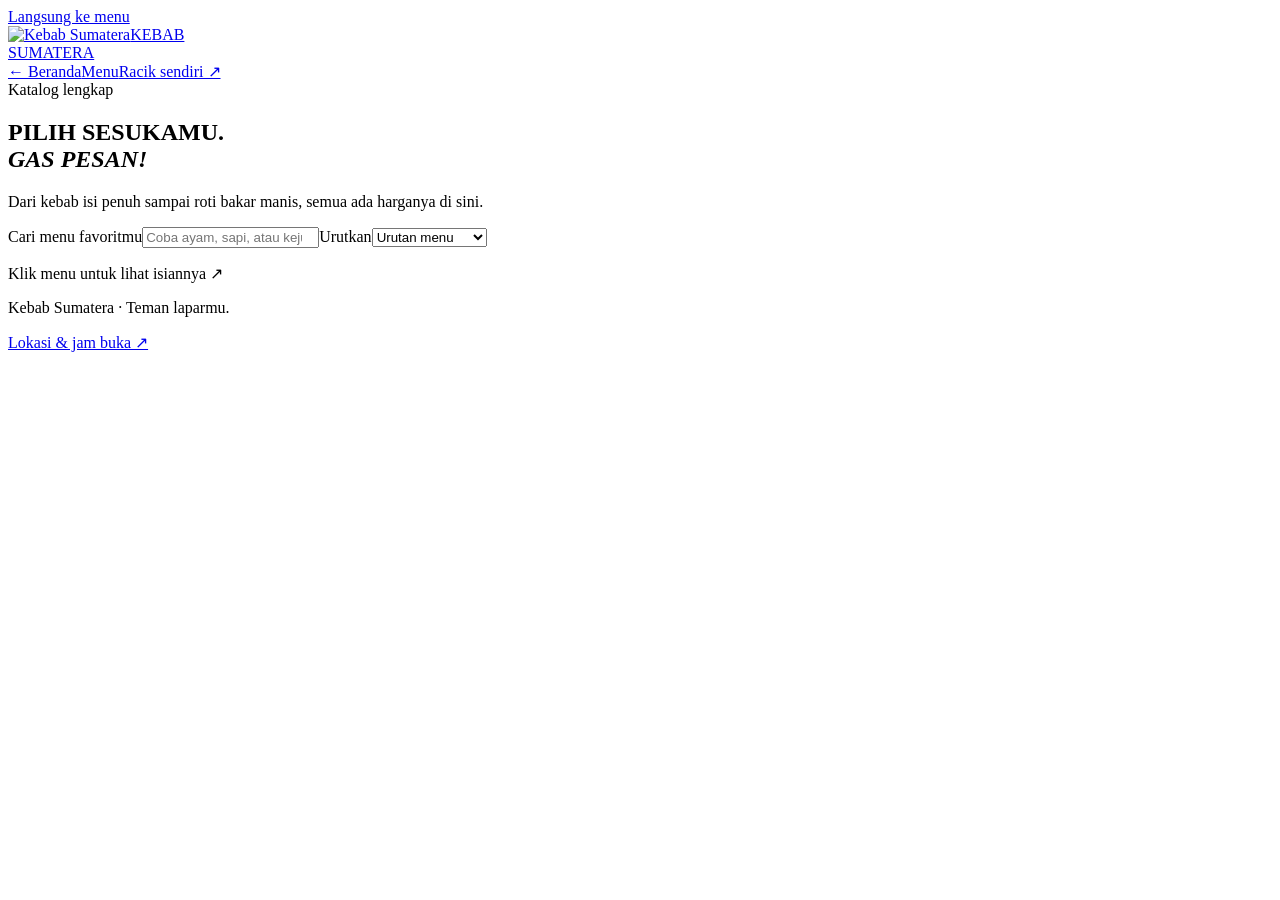
==== menu.html @ ffbb6344 "Add files via upload" ====
<!DOCTYPE html>
<html lang="id">
<head>
<meta charset="UTF-8">
<meta name="viewport" content="width=device-width, initial-scale=1, viewport-fit=cover">
<meta name="description" content="Lihat 22 pilihan kebab, burger, lumpia, dan roti bakar Kebab Sumatera. Cari menu favoritmu, lihat isiannya, dan pesan lewat WhatsApp.">
<title>Semua Menu — Kebab Sumatera</title>
<link rel="icon" href="image/icon/favicon.png">
<link rel="stylesheet" href="assets/css/fonts.css">
<link rel="stylesheet" href="assets/css/style.css">
<link rel="stylesheet" href="assets/css/menu.css">
</head>
<body class="menu-page">
<a class="menu-skip" href="#menu-lengkap">Langsung ke menu</a>
<header class="catalog-header">
 <nav class="wrap catalog-navigation" aria-label="Navigasi utama">
  <a class="catalog-brand" href="index.html" aria-label="Kebab Sumatera — beranda"><img src="image/icon/logo.webp" alt="Kebab Sumatera" width="70" height="70"><span>KEBAB<br>SUMATERA</span></a>
  <div class="catalog-nav-links"><a href="index.html">← Beranda</a><a href="menu.html" aria-current="page">Menu</a><a href="index.html#build-your-own">Racik sendiri ↗</a></div>
 </nav>
</header>
<main>
<section class="section section-alt" id="menu-lengkap">
  <div class="wrap">
    <div class="section-head">
      <span class="eyebrow">Katalog lengkap</span>
      <h1>PILIH SESUKAMU.<br><em>GAS PESAN!</em></h1>
      <p>Dari kebab isi penuh sampai roti bakar manis, semua ada harganya di sini.</p>
    </div>
    <div class="menu-tools"><label class="menu-search"><span>Cari menu favoritmu</span><input id="menuSearch" type="search" placeholder="Coba ayam, sapi, atau keju…" autocomplete="off"></label><label class="menu-sort"><span>Urutkan</span><select id="menuSort"><option value="default">Urutan menu</option><option value="low">Harga terendah</option><option value="high">Harga tertinggi</option></select></label></div>
    <div class="menu-tabs" id="menuTabs" role="group" aria-label="Kategori menu"></div>
    <div class="menu-results-line"><p id="menuResultCount" role="status" aria-live="polite"></p><span>Klik menu untuk lihat isiannya ↗</span></div>
    <div id="menuPanels"></div>
    <p class="menu-note" id="menuNote"></p>
  </div>

</section>
<noscript><p class="wrap">Aktifkan JavaScript untuk melihat katalog dan memesan menu. Kamu juga bisa <a href="https://wa.me/6282360422229">menghubungi kami via WhatsApp</a>.</p></noscript>
</main>
<footer class="catalog-footer"><div class="wrap"><p>Kebab Sumatera · Teman laparmu.</p><a href="index.html#lokasi">Lokasi &amp; jam buka ↗</a></div></footer>
<span class="cursor-ring" id="cursorRing" aria-hidden="true"></span>
<script src="assets/js/catalog-data.js"></script>
<script src="assets/js/menu.js"></script>
<script src="assets/js/cursor.js"></script>
</body>
</html>
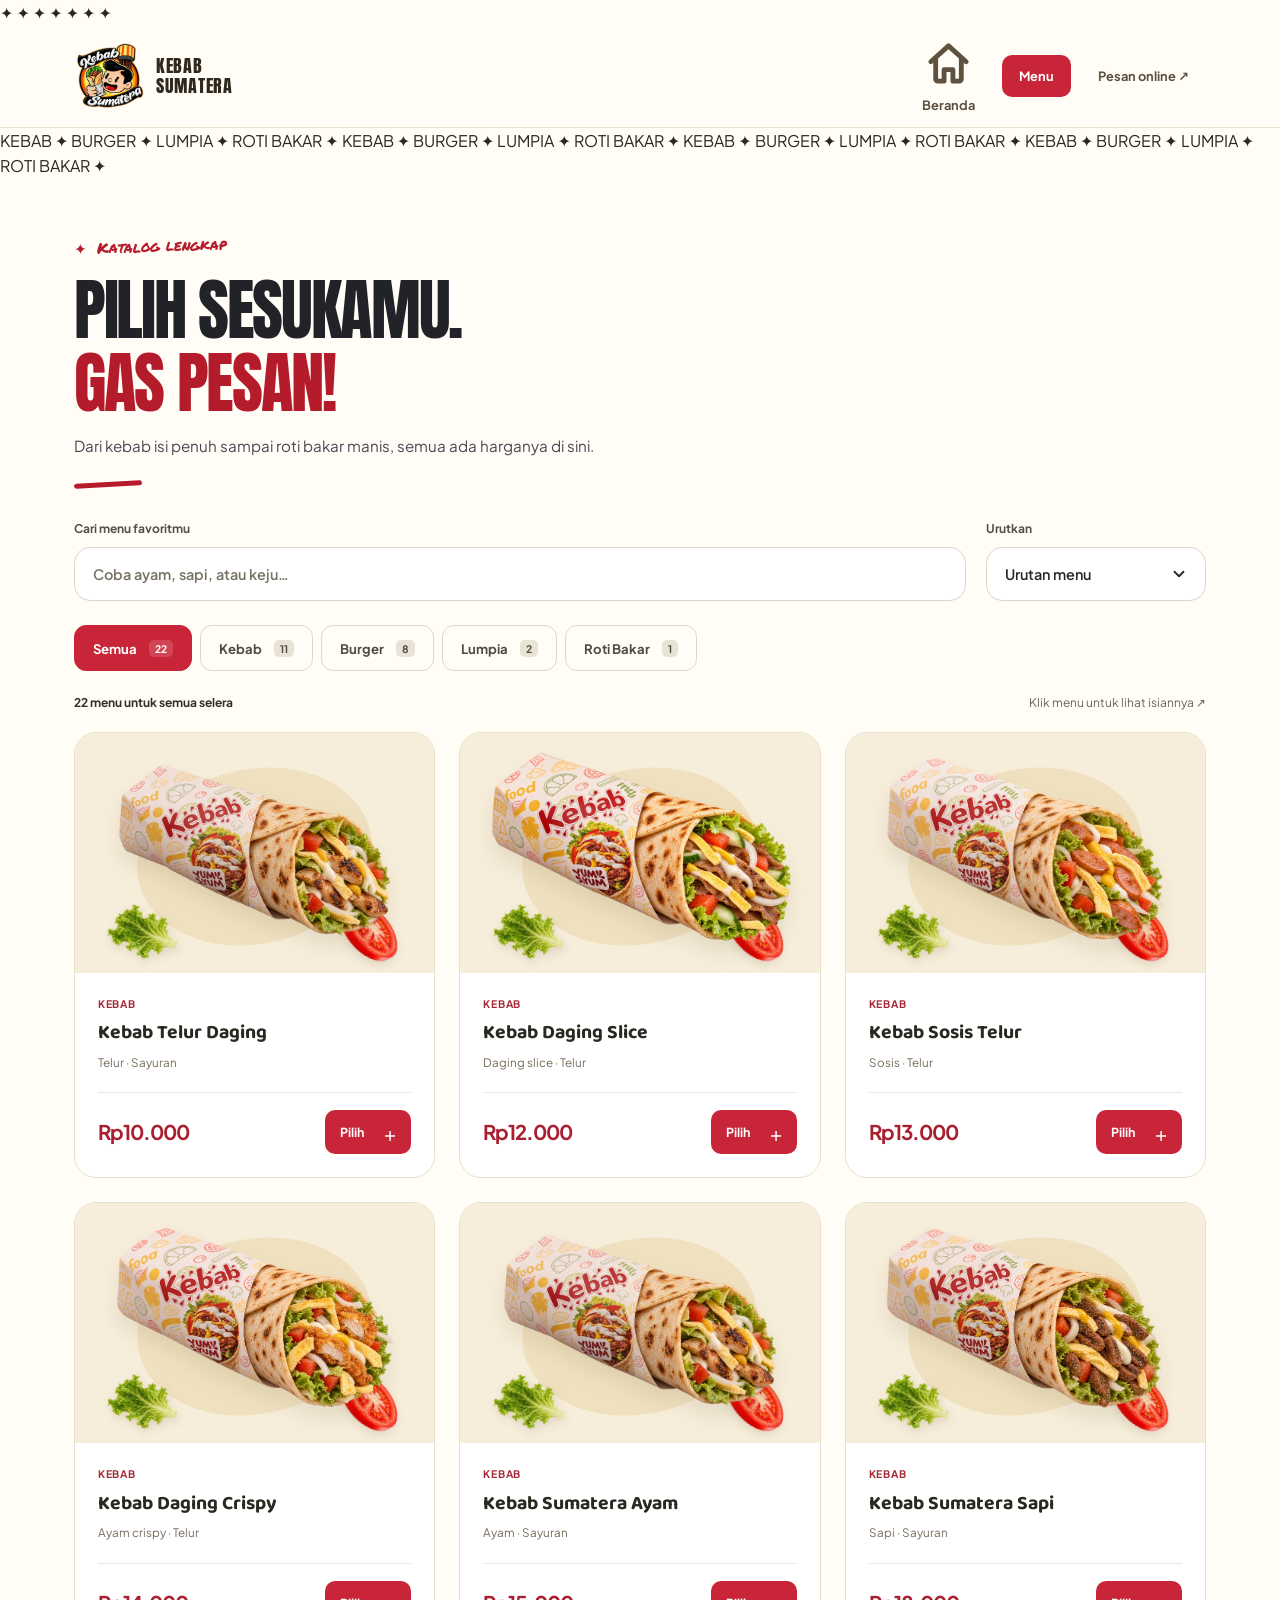
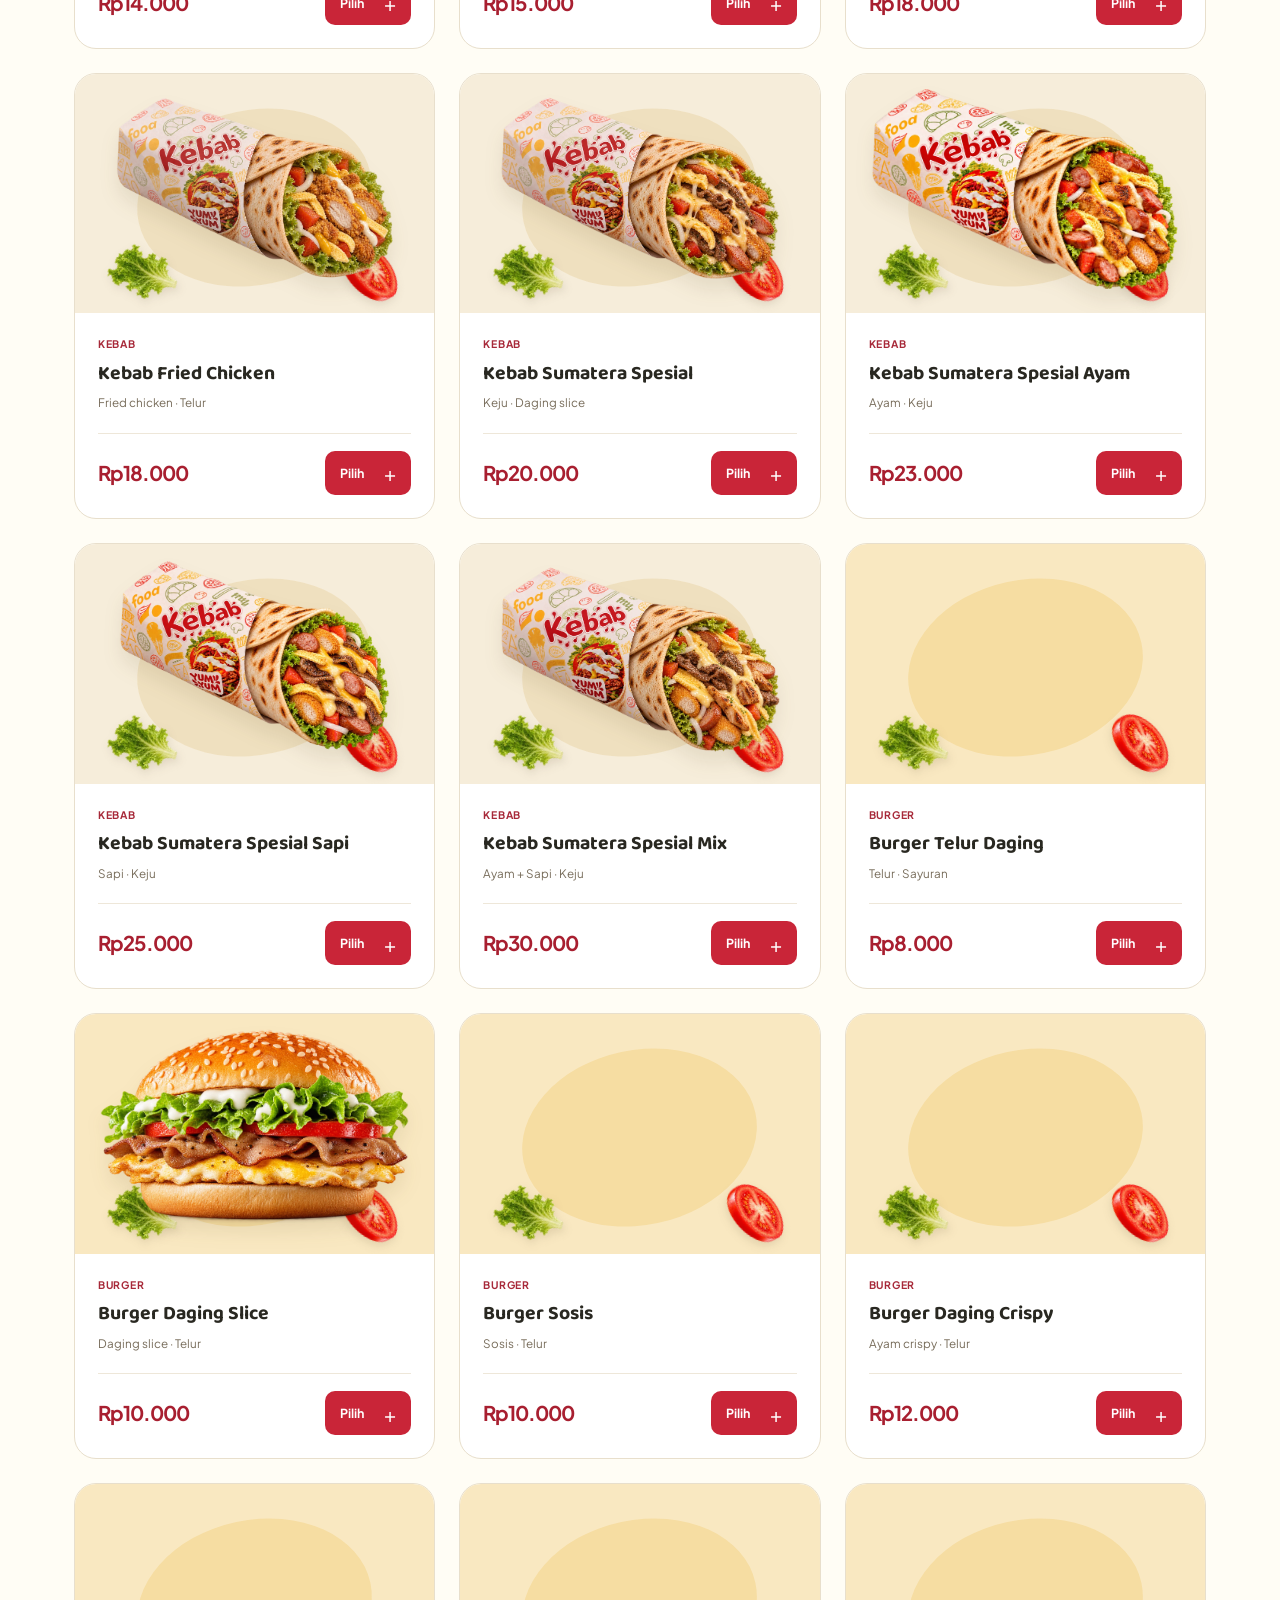
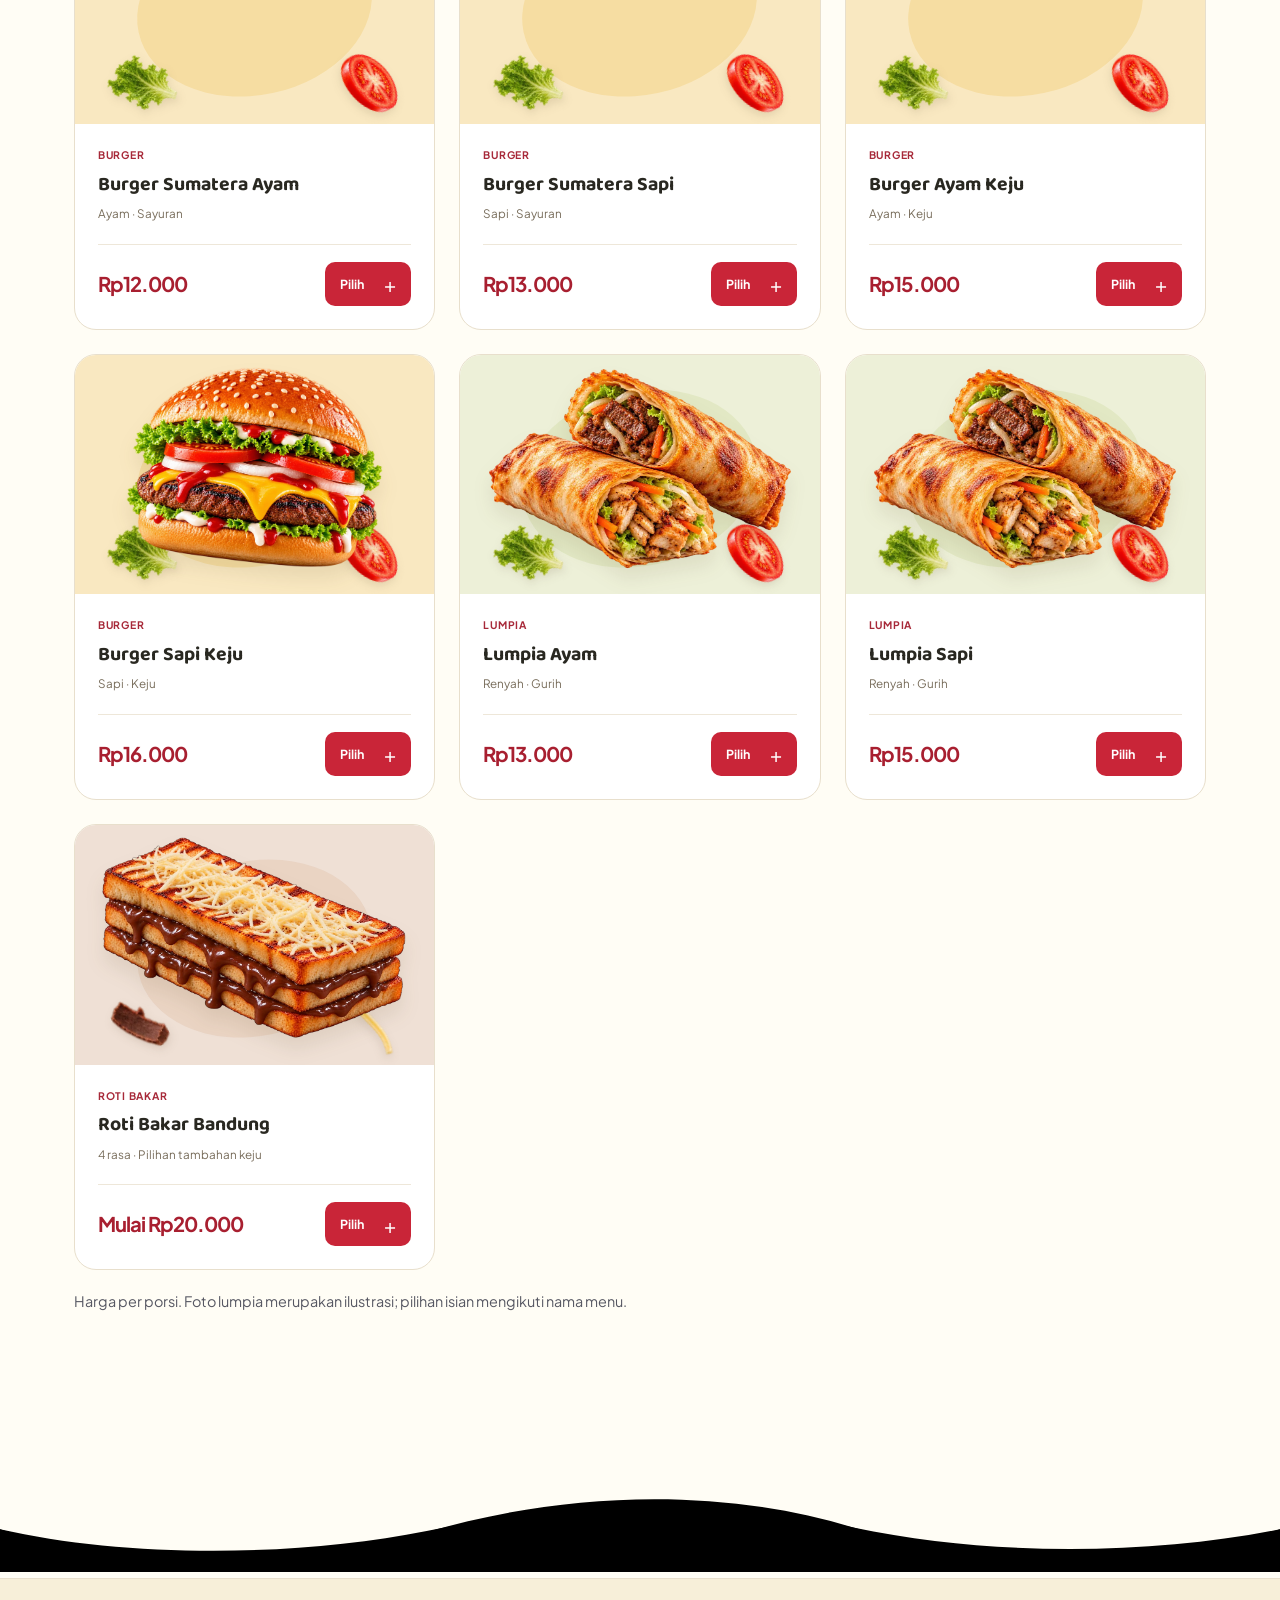
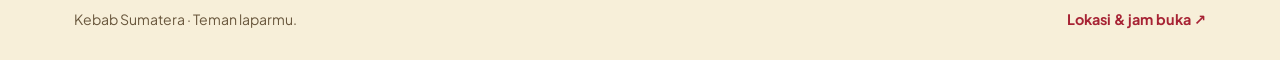
==== commit 35609afb: "Update menu.html" ====
--- a/menu.html
+++ b/menu.html
@@ -3,7 +3,7 @@
 <head>
 <meta charset="UTF-8">
 <meta name="viewport" content="width=device-width, initial-scale=1, viewport-fit=cover">
-<meta name="description" content="Lihat 22 pilihan kebab, burger, lumpia, dan roti bakar Kebab Sumatera. Cari menu favoritmu, lihat isiannya, dan pesan lewat WhatsApp.">
+<meta name="description" content="Lihat 22 pilihan kebab, burger, lumpia, dan roti bakar Kebab Sumatera. Cari menu favoritmu, lihat isiannya, dan pesan lewat GoFood atau GrabFood.">
 <title>Semua Menu — Kebab Sumatera</title>
 <link rel="icon" href="image/icon/favicon.png">
 <link rel="stylesheet" href="assets/css/fonts.css">
@@ -12,34 +12,58 @@
 </head>
 <body class="menu-page">
 <a class="menu-skip" href="#menu-lengkap">Langsung ke menu</a>
+
+<!-- Latar belakang bergerak -->
+<div class="menu-bg" aria-hidden="true">
+  <i class="mb mb1"></i><i class="mb mb2"></i><i class="mb mb3"></i><i class="mb mb4"></i>
+  <span class="ms" style="--x:6%;--y:14%;--s:22;--d:0s">✦</span>
+  <span class="ms" style="--x:91%;--y:10%;--s:30;--d:1.2s">✦</span>
+  <span class="ms" style="--x:14%;--y:46%;--s:14;--d:2.1s">✦</span>
+  <span class="ms" style="--x:84%;--y:40%;--s:18;--d:.6s">✦</span>
+  <span class="ms" style="--x:4%;--y:78%;--s:26;--d:1.8s">✦</span>
+  <span class="ms" style="--x:95%;--y:72%;--s:16;--d:2.6s">✦</span>
+  <span class="ms" style="--x:50%;--y:92%;--s:20;--d:.3s">✦</span>
+</div>
+
 <header class="catalog-header">
  <nav class="wrap catalog-navigation" aria-label="Navigasi utama">
-  <a class="catalog-brand" href="index.html" aria-label="Kebab Sumatera — beranda"><img src="image/icon/logo.webp" alt="Kebab Sumatera" width="70" height="70"><span>KEBAB<br>SUMATERA</span></a>
-  <div class="catalog-nav-links"><a href="index.html">← Beranda</a><a href="menu.html" aria-current="page">Menu</a><a href="index.html#build-your-own">Racik sendiri ↗</a></div>
+  <a class="catalog-brand" href="index.html?intro=0" aria-label="Kebab Sumatera — beranda"><img src="image/icon/logo.webp" alt="Kebab Sumatera" width="70" height="70"><span>KEBAB<br>SUMATERA</span></a>
+  <div class="catalog-nav-links"><a class="nav-home" href="index.html?intro=0"><span class="nav-home-ico" aria-hidden="true"><svg viewBox="0 0 24 24" fill="none" stroke="currentColor" stroke-width="2.2" stroke-linecap="round" stroke-linejoin="round"><path d="M4 11.2 12 4l8 7.2"/><path d="M6.2 9.6V19a1 1 0 0 0 1 1H10v-5.2h4V20h2.8a1 1 0 0 0 1-1V9.6"/></svg></span><span>Beranda</span></a><a href="menu.html" aria-current="page">Menu</a><a href="index.html?intro=0#cta-final">Pesan online ↗</a></div>
  </nav>
 </header>
+
+<div class="menu-ribbon" aria-hidden="true"><div class="menu-ribbon-track"><span>KEBAB ✦ BURGER ✦ LUMPIA ✦ ROTI BAKAR ✦ KEBAB ✦ BURGER ✦ LUMPIA ✦ ROTI BAKAR ✦ </span><span>KEBAB ✦ BURGER ✦ LUMPIA ✦ ROTI BAKAR ✦ KEBAB ✦ BURGER ✦ LUMPIA ✦ ROTI BAKAR ✦ </span></div></div>
+
 <main>
-<section class="section section-alt" id="menu-lengkap">
+<section class="section" id="menu-lengkap">
   <div class="wrap">
     <div class="section-head">
       <span class="eyebrow">Katalog lengkap</span>
-      <h1>PILIH SESUKAMU.<br><em>GAS PESAN!</em></h1>
+      <h1><span class="h1-line"><span>PILIH SESUKAMU.</span></span><br><span class="h1-line"><em><span>GAS PESAN!</span></em></span></h1>
       <p>Dari kebab isi penuh sampai roti bakar manis, semua ada harganya di sini.</p>
     </div>
-    <div class="menu-tools"><label class="menu-search"><span>Cari menu favoritmu</span><input id="menuSearch" type="search" placeholder="Coba ayam, sapi, atau keju…" autocomplete="off"></label><label class="menu-sort"><span>Urutkan</span><select id="menuSort"><option value="default">Urutan menu</option><option value="low">Harga terendah</option><option value="high">Harga tertinggi</option></select></label></div>
-    <div class="menu-tabs" id="menuTabs" role="group" aria-label="Kategori menu"></div>
+
+    <div class="menu-controls">
+      <div class="menu-tools"><label class="menu-search"><span>Cari menu favoritmu</span><input id="menuSearch" type="search" placeholder="Coba ayam, sapi, atau keju…" autocomplete="off"></label><label class="menu-sort"><span>Urutkan</span><select id="menuSort"><option value="default">Urutan menu</option><option value="low">Harga terendah</option><option value="high">Harga tertinggi</option></select></label></div>
+      <div class="menu-tabs" id="menuTabs" role="group" aria-label="Kategori menu"></div>
+    </div>
     <div class="menu-results-line"><p id="menuResultCount" role="status" aria-live="polite"></p><span>Klik menu untuk lihat isiannya ↗</span></div>
     <div id="menuPanels"></div>
     <p class="menu-note" id="menuNote"></p>
   </div>
+</section>
+<noscript><p class="wrap">Aktifkan JavaScript untuk melihat katalog menu. Kamu juga bisa memesan lewat <a href="https://gofood.link/a/A8ivZ2o">GoFood</a> atau langsung kunjungi <a href="https://www.instagram.com/kebabsumatera/">Instagram kami</a>.</p></noscript>
+</main>
 
-</section>
-<noscript><p class="wrap">Aktifkan JavaScript untuk melihat katalog dan memesan menu. Kamu juga bisa <a href="https://wa.me/6282360422229">menghubungi kami via WhatsApp</a>.</p></noscript>
-</main>
-<footer class="catalog-footer"><div class="wrap"><p>Kebab Sumatera · Teman laparmu.</p><a href="index.html#lokasi">Lokasi &amp; jam buka ↗</a></div></footer>
+<div class="menu-wave" aria-hidden="true"><svg viewBox="0 0 1440 100" preserveAspectRatio="none"><g class="wv-b"><path d="M0 100V52C140 84 330 84 480 54 S800 16 960 50 S1300 80 1440 52C1580 84 1770 84 1920 54 S2240 16 2400 50 S2740 80 2880 52V100Z"/></g><g class="wv-a"><path d="M0 100V52C140 98 330 98 480 55 S800 2 960 50 S1300 94 1440 52C1580 98 1770 98 1920 55 S2240 2 2400 50 S2740 94 2880 52V100Z"/></g></svg></div>
+<footer class="catalog-footer"><div class="wrap"><p>Kebab Sumatera · Teman laparmu.</p><a href="index.html?intro=0#lokasi">Lokasi &amp; jam buka ↗</a></div></footer>
 <span class="cursor-ring" id="cursorRing" aria-hidden="true"></span>
+<script src="assets/vendor/gsap.min.js"></script>
+<script src="assets/vendor/ScrollTrigger.min.js"></script>
+<script src="assets/vendor/lenis.min.js"></script>
 <script src="assets/js/catalog-data.js"></script>
 <script src="assets/js/menu.js"></script>
+<script src="assets/js/menu-motion.js"></script>
 <script src="assets/js/cursor.js"></script>
 </body>
 </html>
--- a/assets/css/fonts.css
+++ b/assets/css/fonts.css
@@ -0,0 +1,10 @@
+@font-face{font-family:'Anton';font-style:normal;font-weight:400;font-display:swap;src:url('../fonts/anton-latin-400-normal.woff2') format('woff2');}
+@font-face{font-family:'Baloo 2';font-style:normal;font-weight:500;font-display:swap;src:url('../fonts/baloo-2-latin-500-normal.woff2') format('woff2');}
+@font-face{font-family:'Baloo 2';font-style:normal;font-weight:600;font-display:swap;src:url('../fonts/baloo-2-latin-600-normal.woff2') format('woff2');}
+@font-face{font-family:'Baloo 2';font-style:normal;font-weight:700;font-display:swap;src:url('../fonts/baloo-2-latin-700-normal.woff2') format('woff2');}
+@font-face{font-family:'Baloo 2';font-style:normal;font-weight:800;font-display:swap;src:url('../fonts/baloo-2-latin-800-normal.woff2') format('woff2');}
+@font-face{font-family:'Plus Jakarta Sans';font-style:normal;font-weight:400;font-display:swap;src:url('../fonts/plus-jakarta-sans-latin-400-normal.woff2') format('woff2');}
+@font-face{font-family:'Plus Jakarta Sans';font-style:normal;font-weight:500;font-display:swap;src:url('../fonts/plus-jakarta-sans-latin-500-normal.woff2') format('woff2');}
+@font-face{font-family:'Plus Jakarta Sans';font-style:normal;font-weight:600;font-display:swap;src:url('../fonts/plus-jakarta-sans-latin-600-normal.woff2') format('woff2');}
+@font-face{font-family:'Plus Jakarta Sans';font-style:normal;font-weight:700;font-display:swap;src:url('../fonts/plus-jakarta-sans-latin-700-normal.woff2') format('woff2');}
+@font-face{font-family:'Permanent Marker';font-style:normal;font-weight:400;font-display:swap;src:url('../fonts/permanent-marker-latin-400-normal.woff2') format('woff2');}
--- a/assets/css/style.css
+++ b/assets/css/style.css
@@ -0,0 +1,1334 @@
+/* ============================= TOKENS ============================= */
+:root{
+  --bg:#1a130f;
+  --bg-soft:#241a14;
+  --bg-card:#2b1f18;
+  --bg-card2:#31241b;
+  --line:#4a3620;
+  --line-soft:#3a2b1c;
+  --cream:#f7eee0;
+  --cream-dim:#d8c8ae;
+  --cream-dimmer:#a7947d;
+  --chili:#e2391c;
+  --chili-dark:#a92710;
+  --chili-bright:#ff5a37;
+  --turmeric:#f3a93c;
+  --turmeric-dim:#c98a2e;
+  --herb:#93b23f;
+  --font-display:'Baloo 2', system-ui, sans-serif;
+  --font-hand:'Permanent Marker', cursive;
+  --font-body:'Plus Jakarta Sans', system-ui, -apple-system, sans-serif;
+  --shadow-deep: 0 20px 50px rgba(0,0,0,.45);
+  --safe-t: env(safe-area-inset-top, 0px);
+  --safe-b: env(safe-area-inset-bottom, 0px);
+  color-scheme: dark;
+}
+:root:not([data-theme="light"]){ --bg:#1a130f; }
+:root[data-theme="dark"]{ --bg:#1a130f; }
+@media (prefers-color-scheme: dark){ :root{ --bg:#1a130f; } }
+
+*,*::before,*::after{ box-sizing:border-box; }
+html{ scroll-behavior:smooth; scroll-padding-top: calc(72px + var(--safe-t)); }
+body{
+  margin:0; background:var(--bg); color:var(--cream);
+  font-family:var(--font-body); font-size:16px; line-height:1.6;
+  -webkit-font-smoothing:antialiased;
+  padding-top:var(--safe-t); padding-bottom:var(--safe-b);
+  overflow-x:hidden;
+}
+img{ max-width:100%; display:block; }
+a{ color:inherit; text-decoration:none; }
+button{ font-family:inherit; cursor:pointer; }
+:focus-visible{ outline:3px solid var(--turmeric); outline-offset:2px; }
+.wrap{ max-width:1180px; margin:0 auto; padding:0 24px; }
+h1,h2,h3{ font-family:var(--font-display); font-weight:700; margin:0; letter-spacing:.2px; }
+.eyebrow{ font-family:var(--font-hand); color:var(--turmeric); font-size:1.05rem; display:inline-block; transform:rotate(-2deg); margin:0 0 6px; }
+.section{ padding:88px 0; position:relative; }
+.section-head{ max-width:640px; margin-bottom:44px; }
+.section-head h2{ font-size:clamp(1.8rem,4vw,2.6rem); color:var(--cream); }
+.section-head p{ color:var(--cream-dim); font-size:1.05rem; margin-top:12px; }
+.section-alt{ background:var(--bg-soft); }
+.kbtn{ display:inline-flex; align-items:center; justify-content:center; gap:8px; padding:14px 26px; border-radius:100px; font-weight:700; font-size:.98rem; border:2px solid transparent; transition:transform .15s ease, background .2s ease, border-color .2s ease; white-space:nowrap; }
+.kbtn:active{ transform:scale(.96); }
+.kbtn-primary{ background:var(--chili); color:#fff8f2; box-shadow:0 10px 24px -8px rgba(226,57,28,.65); }
+.kbtn-primary:hover{ background:var(--chili-bright); }
+.kbtn-ghost{ border-color:var(--cream-dim); color:var(--cream); }
+.kbtn-ghost:hover{ border-color:var(--cream); background:rgba(247,238,224,.06); }
+.kbtn-dark{ background:var(--bg); color:var(--cream); border-color:var(--line); }
+.kbtn-block{ width:100%; }
+.pill{ display:inline-flex; align-items:center; gap:6px; padding:6px 14px; border-radius:100px; background:rgba(243,169,60,.14); color:var(--turmeric); font-weight:700; font-size:.8rem; }
+.torn-divider{ height:14px; background-image:repeating-linear-gradient(-45deg, var(--line) 0 8px, transparent 8px 16px); opacity:.5; }
+::selection{ background:var(--chili); color:#fff; }
+
+@media (prefers-reduced-motion: reduce){
+  html{ scroll-behavior:auto; }
+  *{ animation-duration:.001s !important; animation-iteration-count:1 !important; transition-duration:.001s !important; }
+}
+
+/* ============================= NAVBAR ============================= */
+.ks-nav{
+  position:fixed; top:0; left:0; right:0; z-index:500;
+  padding-top:var(--safe-t);
+  background:linear-gradient(to bottom, rgba(20,14,10,.92), rgba(20,14,10,0));
+  transition:background .3s ease, box-shadow .3s ease;
+}
+.ks-nav.scrolled{ background:rgba(20,14,10,.92); backdrop-filter:blur(10px); box-shadow:0 8px 24px rgba(0,0,0,.35); }
+.nav-inner{ max-width:1180px; margin:0 auto; padding:14px 24px; display:flex; align-items:center; justify-content:space-between; gap:20px; }
+.brand{ display:flex; align-items:center; gap:10px; font-family:var(--font-display); font-weight:800; font-size:1.25rem; color:var(--cream); flex-shrink:0; }
+.brand-badge{ width:40px; height:40px; border-radius:50%; background:conic-gradient(from 200deg, var(--chili), var(--turmeric), var(--chili)); display:flex; align-items:center; justify-content:center; font-size:1.25rem; box-shadow:0 4px 10px rgba(0,0,0,.4); flex-shrink:0; }
+.nav-links{ display:flex; align-items:center; gap:30px; list-style:none; margin:0; padding:0; }
+.nav-links a{ font-weight:600; font-size:.95rem; color:var(--cream-dim); transition:color .2s; position:relative; }
+.nav-links a:hover{ color:var(--cream); }
+.nav-cta{ display:flex; align-items:center; gap:14px; }
+.nav-burger{ display:none; width:44px; height:44px; border-radius:12px; border:1px solid var(--line); background:rgba(255,255,255,.03); align-items:center; justify-content:center; flex-direction:column; gap:5px; }
+.nav-burger span{ width:20px; height:2px; background:var(--cream); border-radius:2px; }
+.mobile-menu{ position:fixed; inset:0; z-index:600; background:var(--bg); display:none; flex-direction:column; padding:calc(20px + var(--safe-t)) 26px 26px; }
+.mobile-menu.open{ display:flex; }
+.mobile-menu-top{ display:flex; justify-content:space-between; align-items:center; margin-bottom:40px; }
+.mobile-menu-close{ width:44px; height:44px; border-radius:12px; border:1px solid var(--line); background:none; color:var(--cream); font-size:1.4rem; }
+.mobile-menu a{ font-family:var(--font-display); font-size:1.7rem; font-weight:700; padding:14px 0; border-bottom:1px solid var(--line-soft); color:var(--cream); }
+@media (max-width:920px){
+  .nav-links{ display:none; }
+  .nav-burger{ display:flex; }
+  .nav-cta .kbtn-ghost{ display:none; }
+}
+@media (max-width:600px){
+  .nav-cta .kbtn-primary{ display:none; }
+}
+
+/* ============================= HERO ============================= */
+.hero{ --hb:#e8460f; --ink:#c23a0a; --fg:#ffffff; position:relative; min-height:100svh; overflow:hidden; background:var(--hb); color:var(--fg); transition:background-color .9s ease; }
+.hero-giant-wrap{ position:absolute; inset:0; z-index:1; pointer-events:none; display:flex; align-items:center; justify-content:center; padding-bottom:17svh; }
+.giant{ position:absolute; font-family:'Anton',Impact,sans-serif; text-transform:uppercase; white-space:nowrap; line-height:1.05; overflow:hidden; padding:.03em .06em; color:var(--ink); transition:color .9s ease; font-size:min(calc(min(94vw,1500px) / var(--len) * 2.2), 58svh); }
+.giant .ch{ display:inline-block; transform:translateY(105%); }
+.giant:not(.active):not(.leaving) .ch{ transition:none; }
+.giant.leaving .ch{ transform:translateY(-105%); transition:transform .5s cubic-bezier(.6,0,.9,.4) calc(var(--i)*.03s); }
+body.ready .giant.active .ch{ transform:none; transition:transform .85s cubic-bezier(.2,.9,.25,1) calc(var(--i)*.05s + .15s); }
+.hero-stage{ position:absolute; inset:0; z-index:2; }
+.food-slot{ position:absolute; inset:8svh 0 25svh; opacity:0; transform:scale(.55) rotate(-14deg); transition:opacity .5s ease, transform .95s cubic-bezier(.2,1.15,.3,1); pointer-events:none; }
+body.ready .food-slot.active{ opacity:1; transform:none; }
+.food-slot.leaving{ opacity:0; transform:scale(.7) translateX(-12%) rotate(10deg); transition:opacity .4s ease, transform .6s ease; }
+.food-img{
+  --food-mx:0px;
+  --food-my:0px;
+  position:absolute;
+  left:50%;
+  top:50%;
+  transform:translate(
+    calc(-50% + var(--food-mx)),
+    calc(-50% + var(--food-my))
+  );
+  height:min(56svh,560px);
+  width:auto;
+  max-width:84vw;
+  object-fit:contain;
+  filter:drop-shadow(0 40px 36px rgba(0,0,0,.34));
+  user-select:none;
+  -webkit-user-drag:none;
+  transition:transform .28s cubic-bezier(.2,.7,.25,1);
+  will-change:transform;
+}
+.ing-wrap{ position:absolute; will-change:transform; transition:transform .25s ease-out; }
+.ing{ width:100%; display:block; animation:floaty 4.2s ease-in-out infinite; filter:drop-shadow(0 10px 14px rgba(0,0,0,.35)); user-select:none; -webkit-user-drag:none; }
+@keyframes floaty{ 0%,100%{ transform:translateY(0) rotate(var(--r,0deg)); } 50%{ transform:translateY(-16px) rotate(calc(var(--r,0deg) + 5deg)); } }
+/* --- Hero info: teks kiri, harga kanan (semua warna ikut --fg per slide) --- */
+.hero::after{ content:""; position:absolute; left:0; right:0; bottom:0; height:28svh; z-index:3; pointer-events:none; background:var(--hb); transition:background-color .9s ease; -webkit-mask-image:linear-gradient(to top, rgba(0,0,0,.85), transparent); mask-image:linear-gradient(to top, rgba(0,0,0,.85), transparent); }
+.hero-info{ position:absolute; left:0; right:0; bottom:0; z-index:5; padding:0 clamp(20px,4vw,56px) calc(36px + var(--safe-b)); display:flex; justify-content:space-between; align-items:flex-end; gap:24px; color:var(--fg); }
+.hero-texts{ position:relative; width:min(480px,100%); min-height:210px; }
+.hero-text{ position:absolute; left:0; right:0; bottom:0; opacity:0; transform:translateY(26px); pointer-events:none; transition:opacity .4s ease, transform .5s ease; }
+body.ready .hero-text.active{ opacity:1; transform:none; pointer-events:auto; transition:opacity .7s ease .45s, transform .8s cubic-bezier(.2,.9,.25,1) .45s; }
+.hero-text.leaving{ opacity:0; transform:translateY(-18px); }
+.hero-text .ht{ text-shadow:0 3px 0 rgba(0,0,0,.14), 0 6px 22px rgba(0,0,0,.22); font-family:var(--font-display); font-weight:800; font-size:clamp(2.1rem,3.8vw,3.2rem); line-height:.98; letter-spacing:-.015em; margin:0 0 10px; color:var(--fg); }
+.hero-text .desc{ text-shadow:0 1px 10px rgba(0,0,0,.25); margin:0 0 22px; max-width:32ch; font-family:var(--font-body); font-size:1rem; line-height:1.55; font-weight:500; color:var(--fg); opacity:.92; }
+.hero-cta{ display:flex; gap:10px; flex-wrap:wrap; }
+.hero .kbtn-primary{ background:#1a130f; color:#fff8f2; box-shadow:none; }
+.hero .kbtn-primary:hover{ background:#000; color:#fff; }
+.hero .kbtn-ghost{ border-color:var(--fg); color:var(--fg); }
+.hero .kbtn-ghost:hover{ background:rgba(255,255,255,.14); color:var(--fg); }
+
+/* Sisi kanan: label tulisan tangan + harga stiker + counter/dots segaris */
+.hero-side{ display:flex; flex-direction:column; align-items:flex-end; gap:16px; text-align:right; margin-right:72px; }
+.hero-price{ display:flex; flex-direction:column; align-items:flex-end; line-height:1; color:var(--fg); }
+.hero-price .from{ text-shadow:0 1px 8px rgba(0,0,0,.25); font-family:var(--font-hand); font-size:1.05rem; font-weight:400; letter-spacing:.02em; opacity:1; margin-bottom:6px; transform:rotate(-4deg); transform-origin:right bottom; color:var(--fg); }
+.hero-price .amount{ font-family:'Anton',Impact,sans-serif; font-size:clamp(2.8rem,5.4vw,4.4rem); letter-spacing:.01em; color:var(--fg); text-shadow:3px 3px 0 var(--ink); }
+.hero-meta{ display:flex; align-items:center; justify-content:space-between; gap:18px; min-width:230px; padding-top:12px; border-top:2px solid color-mix(in srgb, var(--fg) 35%, transparent); color:var(--fg); }
+.hero-counter{ text-shadow:0 1px 8px rgba(0,0,0,.22); font-family:'Anton',Impact,sans-serif; font-weight:400; font-size:1rem; letter-spacing:.08em; color:var(--fg); opacity:.75; }
+.hero-counter #heroCurrent{ font-size:1.55rem; opacity:1; color:var(--fg); }
+.hero-dots{ display:flex; gap:6px; align-items:center; }
+.hero-dot{ width:14px; height:5px; border-radius:5px; background:var(--fg); opacity:.32; border:none; padding:0; cursor:pointer; transition:width .3s ease, opacity .3s ease; }
+.hero-dot.active{ opacity:1; width:34px; }
+.hero-arrow{ width:46px; height:46px; border-radius:50%; border:1.5px solid currentColor; background:rgba(255,255,255,.08); color:inherit; font-size:1.4rem; display:flex; align-items:center; justify-content:center; padding:0 0 3px; transition:background .2s, transform .2s; }
+.hero-arrow:hover{ background:rgba(255,255,255,.22); }
+.hero .hero-arrow{ position:absolute; top:46%; z-index:6; }
+.hero-arrow.prev{ left:clamp(12px,3vw,40px); } .hero-arrow.next{ right:clamp(12px,3vw,40px); }
+.review-nav .hero-arrow{ color:var(--cream); }
+@media (max-width:820px){
+  .hero-info{ flex-direction:column; align-items:stretch; gap:14px; }
+  .hero-side{ flex-direction:row; align-items:flex-end; justify-content:space-between; text-align:left; margin-right:68px; gap:12px; }
+  .hero-price{ align-items:flex-start; } .hero-price .amount{ font-size:clamp(2.2rem,9vw,3rem); }
+  .hero-meta{ flex-direction:column; align-items:flex-end; min-width:0; gap:8px; border-top:none; padding-top:0; }
+  .hero-text .ht{ font-size:clamp(1.8rem,8vw,2.4rem); } .hero-text .desc{ margin-bottom:16px; max-width:none; }
+  .hero::after{ height:34svh; }
+  .hero-texts{ min-height:178px; width:100%; }
+  .food-slot{ inset:15svh 0 36svh; } .food-img{ height:min(36svh,320px); }
+  .ing-wrap{ scale:.7; }
+  .hero .hero-arrow{ top:36%; width:40px; height:40px; }
+}
+
+/* ============================= MENU FAVORIT ============================= */
+.favorit-grid{ display:grid; grid-template-columns:repeat(3,1fr); gap:22px; }
+.fav-card{ background:var(--bg-card); border:1px solid var(--line-soft); border-radius:22px; padding:22px; position:relative; overflow:hidden; transition:transform .25s ease, border-color .25s ease; }
+.fav-card:hover{ transform:translateY(-6px); border-color:var(--turmeric-dim); }
+.fav-card .fav-badge{ position:absolute; top:16px; left:16px; background:var(--chili); color:#fff; font-family:var(--font-hand); font-size:.85rem; padding:4px 12px; border-radius:8px; transform:rotate(-4deg); z-index:2; }
+.fav-img-wrap{ height:150px; display:flex; align-items:center; justify-content:center; margin-bottom:14px; }
+.fav-img-wrap img{ max-height:100%; filter:drop-shadow(0 14px 18px rgba(0,0,0,.4)); }
+.fav-card h3{ font-size:1.15rem; color:var(--cream); margin-bottom:6px; }
+.fav-row{ display:flex; align-items:center; justify-content:space-between; margin-top:12px; }
+.fav-price{ font-family:var(--font-display); color:var(--turmeric); font-size:1.15rem; }
+.fav-add{ width:38px; height:38px; border-radius:50%; background:var(--chili); color:#fff; border:none; font-size:1.3rem; display:flex; align-items:center; justify-content:center; transition:background .2s, transform .2s; }
+.fav-add:hover{ background:var(--chili-bright); transform:scale(1.08); }
+.section-cta-row{ text-align:center; margin-top:38px; }
+@media (max-width:860px){ .favorit-grid{ grid-template-columns:repeat(2,1fr); gap:14px; } }
+@media (max-width:560px){ .favorit-grid{ grid-template-columns:1fr 1fr; } .fav-card{ padding:16px; } .fav-img-wrap{ height:110px; } }
+
+/* ============================= MENU LENGKAP ============================= */
+.menu-tabs{ display:flex; gap:10px; flex-wrap:wrap; margin-bottom:34px; }
+.menu-tab-btn{ padding:11px 20px; border-radius:100px; border:1px solid var(--line); background:none; color:var(--cream-dim); font-weight:700; font-size:.92rem; transition:all .2s; }
+.menu-tab-btn.active{ background:var(--chili); border-color:var(--chili); color:#fff; }
+.menu-tab-btn:hover:not(.active){ border-color:var(--cream-dim); color:var(--cream); }
+.menu-panel{ display:none; }
+.menu-panel.active{ display:block; animation:fadeIn .35s ease; }
+@keyframes fadeIn{ from{opacity:0;} to{opacity:1;} }
+.menu-list{ display:grid; grid-template-columns:1fr 1fr; gap:0 40px; }
+.menu-row{ display:flex; align-items:center; justify-content:space-between; gap:14px; padding:15px 0; border-bottom:1px dashed var(--line-soft); }
+.menu-row .name{ font-weight:600; color:var(--cream); }
+.menu-row .name small{ display:block; color:var(--cream-dimmer); font-weight:400; font-size:.82rem; margin-top:2px; }
+.menu-row .price{ font-family:var(--font-display); color:var(--turmeric); white-space:nowrap; }
+.menu-note{ margin-top:20px; color:var(--cream-dimmer); font-size:.9rem; }
+.menu-note a{ color:var(--turmeric); font-weight:700; }
+@media (max-width:700px){ .menu-list{ grid-template-columns:1fr; } }
+
+/* ============================= BUILD YOUR OWN ============================= */
+.byo{ display:grid; grid-template-columns:1.15fr .85fr; gap:44px; align-items:start; }
+.byo-form fieldset{ border:none; margin:0 0 30px; padding:0; }
+.byo-form legend{ font-family:var(--font-display); font-size:1.05rem; color:var(--cream); margin-bottom:14px; padding:0; display:flex; align-items:center; gap:8px; }
+.byo-form legend .step{ width:26px; height:26px; border-radius:50%; background:var(--bg-card2); color:var(--turmeric); font-size:.8rem; display:flex; align-items:center; justify-content:center; flex-shrink:0; }
+.opt-grid{ display:flex; gap:10px; flex-wrap:wrap; }
+.opt-card{ position:relative; }
+.opt-card input{ position:absolute; opacity:0; inset:0; width:100%; height:100%; margin:0; cursor:pointer; }
+.opt-card label{ display:flex; align-items:center; gap:8px; padding:11px 18px; border-radius:14px; border:1.5px solid var(--line); background:var(--bg-card); color:var(--cream-dim); font-weight:600; font-size:.92rem; transition:all .18s; }
+.opt-card input:checked + label{ border-color:var(--chili); background:rgba(226,57,28,.14); color:var(--cream); }
+.opt-card input:focus-visible + label{ outline:3px solid var(--turmeric); outline-offset:2px; }
+.opt-card .extra{ color:var(--turmeric-dim); font-weight:700; font-size:.8rem; margin-left:2px; }
+.qty-row{ display:flex; align-items:center; gap:16px; }
+.qty-btn{ width:42px; height:42px; border-radius:12px; border:1.5px solid var(--line); background:var(--bg-card); color:var(--cream); font-size:1.2rem; }
+.qty-btn:hover{ border-color:var(--cream-dim); }
+.qty-value{ font-family:var(--font-display); font-size:1.3rem; min-width:28px; text-align:center; }
+
+.byo-preview{ position:sticky; top:100px; background:var(--bg-card); border:1px solid var(--line-soft); border-radius:26px; padding:28px; }
+.byo-preview-stage{ height:200px; display:flex; align-items:center; justify-content:center; position:relative; margin-bottom:18px; }
+.byo-preview-stage img{ max-height:100%; filter:drop-shadow(0 16px 22px rgba(0,0,0,.45)); transition:opacity .25s ease; }
+.byo-summary{ list-style:none; margin:0 0 18px; padding:0; display:flex; flex-direction:column; gap:8px; font-size:.9rem; color:var(--cream-dim); max-height:180px; overflow-y:auto; }
+.byo-summary li{ display:flex; justify-content:space-between; gap:10px; }
+.byo-summary li b{ color:var(--cream); font-weight:600; }
+.byo-total-row{ display:flex; align-items:center; justify-content:space-between; border-top:1px dashed var(--line-soft); padding-top:16px; margin-bottom:18px; }
+.byo-total-row .label{ color:var(--cream-dim); font-size:.9rem; }
+.byo-total-row .total{ font-family:var(--font-display); font-size:1.7rem; color:var(--turmeric); }
+@media (max-width:920px){ .byo{ grid-template-columns:1fr; } .byo-preview{ position:relative; top:0; } }
+
+/* ============================= TENTANG ============================= */
+.tentang-grid{ display:grid; grid-template-columns:1fr 1fr; gap:56px; align-items:center; }
+.tentang-art{ position:relative; height:420px; display:flex; align-items:center; justify-content:center; }
+.tentang-art img{ max-height:100%; filter:drop-shadow(0 26px 34px rgba(0,0,0,.5)); }
+.tentang-art::before{ content:""; position:absolute; inset:6%; border-radius:50%; background:radial-gradient(circle, rgba(226,57,28,.25), transparent 70%); z-index:0; }
+.tentang-art img{ position:relative; z-index:1; }
+.tentang-copy p{ color:var(--cream-dim); margin:0 0 16px; }
+.tentang-stats{ display:flex; gap:30px; margin-top:26px; flex-wrap:wrap; }
+.tentang-stats div strong{ display:block; font-family:var(--font-display); font-size:1.6rem; color:var(--turmeric); }
+.tentang-stats div span{ font-size:.82rem; color:var(--cream-dimmer); }
+@media (max-width:860px){ .tentang-grid{ grid-template-columns:1fr; gap:30px; } .tentang-art{ height:280px; order:-1; } }
+
+/* ============================= GALERI ============================= */
+.masonry{ column-count:3; column-gap:16px; }
+.masonry-item{ break-inside:avoid; margin-bottom:16px; border-radius:18px; overflow:hidden; position:relative; cursor:zoom-in; border:1px solid var(--line-soft); }
+.masonry-item img{ width:100%; display:block; transition:transform .5s ease; }
+.masonry-item:hover img{ transform:scale(1.08) rotate(-1deg); }
+.masonry-item .cap{ position:absolute; left:0; right:0; bottom:0; padding:14px; background:linear-gradient(to top, rgba(0,0,0,.75), transparent); font-weight:700; font-size:.88rem; opacity:0; transition:opacity .3s; }
+.masonry-item:hover .cap{ opacity:1; }
+.masonry-item.placeholder{ background:linear-gradient(135deg, var(--bg-card), var(--bg-card2)); display:flex; align-items:center; justify-content:center; flex-direction:column; gap:10px; min-height:180px; color:var(--cream-dimmer); text-align:center; padding:20px; }
+.masonry-item.placeholder .ico{ font-size:1.8rem; }
+.lightbox{ position:fixed; inset:0; z-index:900; background:rgba(10,7,5,.92); display:none; align-items:center; justify-content:center; padding:40px 20px; }
+.lightbox.open{ display:flex; }
+.lightbox > .cursor-ring{z-index:9999}
+.lightbox img{ max-width:min(900px,92vw); max-height:82vh; border-radius:14px; box-shadow:var(--shadow-deep); }
+.lightbox-close{ position:absolute; top:calc(20px + var(--safe-t)); right:20px; width:46px; height:46px; border-radius:50%; background:rgba(255,255,255,.08); border:1px solid var(--line); color:var(--cream); font-size:1.4rem; }
+@media (max-width:860px){ .masonry{ column-count:2; } }
+@media (max-width:520px){ .masonry{ column-count:1; } }
+
+/* ============================= KENAPA PILIH KAMI ============================= */
+.why-grid{ display:grid; grid-template-columns:repeat(4,1fr); gap:20px; }
+.why-card{ background:var(--bg-card); border:1px solid var(--line-soft); border-radius:20px; padding:26px 22px; }
+.why-card .ico{ font-size:1.8rem; margin-bottom:14px; display:block; }
+.why-card h3{ font-size:1.02rem; color:var(--cream); margin-bottom:8px; }
+.why-card p{ color:var(--cream-dim); font-size:.9rem; margin:0; }
+@media (max-width:920px){ .why-grid{ grid-template-columns:1fr 1fr; } }
+@media (max-width:520px){ .why-grid{ grid-template-columns:1fr; } }
+
+/* ============================= CARA PESAN ============================= */
+.steps-row{ display:grid; grid-template-columns:repeat(4,1fr); gap:0; position:relative; }
+.steps-row::before{ content:""; position:absolute; top:26px; left:8%; right:8%; height:2px; background-image:repeating-linear-gradient(to right, var(--line) 0 10px, transparent 10px 20px); z-index:0; }
+.step-item{ position:relative; z-index:1; text-align:center; padding:0 14px; }
+.step-num{ width:52px; height:52px; border-radius:50%; background:var(--chili); color:#fff; font-family:var(--font-display); font-size:1.15rem; display:flex; align-items:center; justify-content:center; margin:0 auto 16px; box-shadow:0 8px 18px -6px rgba(226,57,28,.6); }
+.step-item h3{ font-size:1rem; color:var(--cream); margin-bottom:8px; }
+.step-item p{ color:var(--cream-dim); font-size:.88rem; margin:0; }
+@media (max-width:860px){ .steps-row{ grid-template-columns:1fr 1fr; gap:30px 0; } .steps-row::before{ display:none; } }
+
+/* ============================= REVIEW ============================= */
+.review-stats{ display:flex; gap:36px; margin-bottom:30px; flex-wrap:wrap; }
+.review-stats div strong{ display:block; font-family:var(--font-display); font-size:1.9rem; color:var(--turmeric); }
+.review-stats div span{ font-size:.82rem; color:var(--cream-dimmer); }
+.review-track-wrap{ position:relative; }
+.review-track{ display:flex; gap:18px; overflow-x:auto; padding-bottom:10px; scroll-snap-type:x mandatory; -ms-overflow-style:none; scrollbar-width:none; }
+.review-track::-webkit-scrollbar{ display:none; }
+.review-card{ scroll-snap-align:start; flex:0 0 300px; background:var(--bg-card); border:1px solid var(--line-soft); border-radius:20px; padding:24px; }
+.review-stars{ color:var(--turmeric); letter-spacing:2px; margin-bottom:12px; }
+.review-card p.quote{ color:var(--cream); font-size:.98rem; margin:0 0 16px; min-height:66px; }
+.review-who{ display:flex; align-items:center; justify-content:space-between; font-size:.85rem; color:var(--cream-dim); }
+.review-who b{ color:var(--cream); }
+.review-nav{ display:flex; gap:10px; justify-content:flex-end; margin-bottom:18px; }
+
+/* ============================= LOKASI ============================= */
+.lokasi-grid{ display:grid; grid-template-columns:1fr 1fr; gap:40px; align-items:stretch; }
+.lokasi-info{ display:flex; flex-direction:column; gap:18px; }
+.info-row{ display:flex; gap:14px; align-items:flex-start; }
+.info-row .ico{ width:42px; height:42px; border-radius:12px; background:var(--bg-card); display:flex; align-items:center; justify-content:center; flex-shrink:0; font-size:1.1rem; }
+.info-row div b{ display:block; color:var(--cream); margin-bottom:2px; }
+.info-row div span{ color:var(--cream-dim); font-size:.92rem; }
+.map-art{ border-radius:24px; border:1px solid var(--line-soft); background:
+    linear-gradient(var(--bg-card2) 1px, transparent 1px) 0 0/34px 34px,
+    linear-gradient(90deg, var(--bg-card2) 1px, transparent 1px) 0 0/34px 34px,
+    var(--bg-card);
+  min-height:320px; display:flex; align-items:center; justify-content:center; flex-direction:column; gap:14px; position:relative; overflow:hidden; }
+.map-art .pin{ font-size:2.4rem; filter:drop-shadow(0 8px 10px rgba(0,0,0,.5)); }
+.map-art p{ color:var(--cream-dim); font-size:.9rem; max-width:220px; text-align:center; margin:0; }
+@media (max-width:860px){ .lokasi-grid{ grid-template-columns:1fr; } }
+
+/* ============================= CTA ============================= */
+.cta-section{ position:relative; text-align:center; padding:100px 0; overflow:hidden; background:linear-gradient(180deg, var(--bg-soft), var(--bg)); }
+.cta-section h2{ font-size:clamp(2rem,5vw,3.2rem); margin-bottom:20px; }
+.cta-section .kbtn-row{ display:flex; gap:16px; justify-content:center; flex-wrap:wrap; margin-top:28px; }
+.cta-deco{ position:absolute; opacity:.85; filter:drop-shadow(0 14px 18px rgba(0,0,0,.4)); }
+
+/* ============================= FOOTER ============================= */
+footer{ background:#120c09; padding:60px 0 calc(30px + var(--safe-b)); border-top:1px solid var(--line-soft); }
+.footer-grid{ display:grid; grid-template-columns:1.4fr 1fr 1fr; gap:40px; margin-bottom:40px; }
+.footer-brand p{ color:var(--cream-dimmer); font-size:.9rem; max-width:280px; margin-top:12px; }
+footer h4{ font-family:var(--font-display); font-size:1rem; color:var(--cream); margin-bottom:14px; }
+footer ul{ list-style:none; margin:0; padding:0; display:flex; flex-direction:column; gap:10px; }
+footer a{ color:var(--cream-dimmer); font-size:.9rem; transition:color .2s; }
+footer a:hover{ color:var(--turmeric); }
+.footer-bottom{ border-top:1px solid var(--line-soft); padding-top:22px; text-align:center; color:var(--cream-dimmer); font-size:.82rem; }
+@media (max-width:700px){ .footer-grid{ grid-template-columns:1fr 1fr; } .footer-brand{ grid-column:1/-1; } }
+
+/* ============================= WA FLOAT ============================= */
+.wa-float{ position:fixed; right:20px; bottom:calc(20px + var(--safe-b)); z-index:400; width:56px; height:56px; border-radius:50%; background:#25D366; display:flex; align-items:center; justify-content:center; font-size:1.6rem; box-shadow:0 10px 24px rgba(0,0,0,.4); }
+/* ============================= UPGRADE: Bootstrap-safe, Lenis, loader, nav ============================= */
+legend{ float:none; } a:hover{ color:inherit; }
+html.lenis,html.lenis body{ height:auto; } .lenis.lenis-smooth{ scroll-behavior:auto !important; } .lenis-stopped{ overflow:hidden; }
+body:not(.ready):not(.menu-page){ overflow:hidden; }
+.ks-nav{ background:none !important; box-shadow:none !important; backdrop-filter:none !important; }
+.ks-nav .nav-inner{ max-width:1120px; margin:12px auto 0; padding:8px 10px 8px 16px; background:rgba(22,15,11,.8); backdrop-filter:blur(12px); border:1px solid rgba(255,255,255,.08); border-radius:100px; box-shadow:0 12px 30px rgba(0,0,0,.28); width:calc(100% - 24px); }
+.brand-logo{ height:46px; width:auto; display:block; } footer .brand-logo{ height:110px; }
+.ks-offcanvas{ background:var(--bg); color:var(--cream); padding:0 8px; }
+.ks-offcanvas .offcanvas-body a{ font-family:var(--font-display); font-size:1.7rem; font-weight:700; padding:14px 0; border-bottom:1px solid var(--line-soft); color:var(--cream); }
+.loader{
+  position:fixed; inset:0; z-index:9999;
+  background:radial-gradient(130% 110% at 50% 28%, var(--chili-bright) 0%, var(--chili) 48%, var(--chili-dark) 100%);
+  display:flex; align-items:center; justify-content:center;
+  will-change:clip-path;
+  backface-visibility:hidden;
+  overflow:hidden;
+  clip-path:circle(150% at 50% 46%);
+  transition:clip-path 1.05s cubic-bezier(.76,0,.24,1);
+}
+.loader::after{ content:''; position:absolute; inset:0; z-index:2; pointer-events:none; background:radial-gradient(58% 58% at 50% 42%, transparent 45%, rgba(0,0,0,.32) 100%); }
+.loader.exit{ clip-path:circle(0% at 50% 46%); }
+.loader.exit .loader-fx,.loader.exit .loader-crumbs{ opacity:0; transition:opacity .3s ease; }
+.loader-inner{ position:relative; z-index:3; display:flex; flex-direction:column; align-items:center; transition:opacity .28s ease; }
+.loader.exit .loader-inner,.loader.exit .loader-text{ opacity:0; }
+.loader-logo-wrap{ display:flex; flex-direction:column; align-items:center; }
+.loader-logo{ width:min(36vw,168px); height:auto; animation:lbob 1s ease-in-out infinite; }
+@keyframes lbob{ 0%,100%{ transform:translateY(0) rotate(-4deg) scale(1); } 50%{ transform:translateY(-18px) rotate(4deg) scale(1.06); } }
+.loader-shadow{ width:96px; height:13px; border-radius:50%; background:rgba(0,0,0,.25); margin-top:12px; animation:lsh 1s ease-in-out infinite; }
+@keyframes lsh{ 0%,100%{ transform:scaleX(1); opacity:.9; } 50%{ transform:scaleX(.6); opacity:.5; } }
+.loader-title{ display:flex; flex-direction:column; align-items:center; margin-top:14px; line-height:.86; }
+.lt-line{
+  display:block; font-family:'Baloo 2','Anton',Impact,sans-serif; font-weight:800;
+  text-transform:uppercase; letter-spacing:.01em; white-space:nowrap;
+  -webkit-text-stroke:2.5px rgba(0,0,0,.2); paint-order:stroke fill;
+}
+.lt-line1{ font-size:clamp(3rem,13.5vw,5.8rem); color:var(--cream);
+  text-shadow:0 4px 0 rgba(0,0,0,.2), 0 8px 0 rgba(0,0,0,.16), 0 22px 38px rgba(0,0,0,.45); }
+.lt-line2{ font-size:clamp(3rem,13.5vw,5.8rem); color:var(--turmeric); margin-top:.05em;
+  text-shadow:0 4px 0 rgba(0,0,0,.2), 0 8px 0 rgba(0,0,0,.16), 0 22px 38px rgba(0,0,0,.45); }
+.lt-letter{ display:inline-block; transform-origin:50% 50%; will-change:transform,opacity; }
+.lt-float{ display:inline-block; transform-origin:50% 60%; will-change:transform; }
+.lt-line{ will-change:transform; }
+.loader-text{ position:absolute; bottom:9%; left:0; right:0; text-align:center; margin:0; font-family:'Anton',Impact,sans-serif; letter-spacing:.14em; font-size:1rem; color:#fff3e0; transition:opacity .35s; z-index:3; }
+.loader-bar{ position:absolute; left:0; right:0; bottom:0; height:6px; background:rgba(0,0,0,.18); z-index:3; } .loader-bar i{ display:block; height:100%; background:#ffd23a; transform:scaleX(0); transform-origin:left; }
+
+/* ---- Loader FX: komponen makanan melayang ---- */
+.loader-fx{ position:absolute; inset:0; z-index:1; pointer-events:none; }
+.loader-food-anchor{ position:absolute; width:0; height:0; display:flex; align-items:center; justify-content:center; }
+.loader-food-wrap{ flex:none; will-change:transform; }
+.loader-food{ display:block; width:100%; height:auto; filter:drop-shadow(0 12px 20px rgba(0,0,0,.45)); will-change:transform,opacity; }
+
+/* ---- Loader ambient: remah/crumb halus melayang naik (pengganti bubble bulat) ---- */
+.loader-crumbs{ position:absolute; inset:0; z-index:2; pointer-events:none; overflow:hidden; }
+.lc{ position:absolute; bottom:-6%; width:13px; height:13px; border-radius:50%; background:center/cover no-repeat; background-image:url('../../image/komponen/crumbC.webp'); opacity:0; animation:crumbRise 5.4s ease-in infinite; }
+.lc:nth-child(1){ left:10%; animation-delay:.15s; animation-duration:5.1s; }
+.lc:nth-child(2){ left:24%; animation-delay:1.7s; animation-duration:6.3s; width:9px; height:9px; }
+.lc:nth-child(3){ left:46%; animation-delay:.7s; animation-duration:4.7s; }
+.lc:nth-child(4){ left:64%; animation-delay:2.3s; animation-duration:5.9s; width:10px; height:10px; }
+.lc:nth-child(5){ left:80%; animation-delay:.4s; animation-duration:5.5s; }
+.lc:nth-child(6){ left:91%; animation-delay:1.95s; animation-duration:4.9s; width:8px; height:8px; }
+@keyframes crumbRise{
+  0%{ transform:translateY(0) rotate(0deg); opacity:0; }
+  12%{ opacity:.85; }
+  82%{ opacity:.55; }
+  100%{ transform:translateY(-98vh) rotate(200deg); opacity:0; }
+}
+.sw{ display:inline-block; overflow:hidden; vertical-align:top; padding-bottom:.14em; } .swi{ display:inline-block; will-change:transform; }
+@media (max-width:600px){ .brand-logo{ height:40px; } }
+
+/* ===== EXTRACTED INLINE STYLE ATTRIBUTES ===== */
+.extracted-inline-style-1 { margin-top: 20px !important; color: var(--chili-bright) !important; }
+.extracted-inline-style-2 { color: var(--cream-dimmer) !important; font-weight: 400 !important; font-size: .82rem !important; }
+.extracted-inline-style-3 { color: var(--cream-dimmer) !important; font-weight: 400 !important; font-size: .82rem !important; }
+.extracted-inline-style-4 { color: var(--cream-dimmer) !important; font-weight: 400 !important; font-size: .82rem !important; }
+.extracted-inline-style-5 { font-size: clamp(1.8rem,4vw,2.4rem) !important; margin-bottom: 16px !important; }
+.extracted-inline-style-6 { margin-top: 6px !important; align-self: flex-start !important; }
+.extracted-inline-style-7 { position: relative !important; z-index: 2 !important; }
+
+
+/* ============================================================
+   MODERN CENTERED NAVBAR
+   Logo kiri • Navigasi benar-benar di tengah • CTA kanan
+   ============================================================ */
+
+.ks-nav{
+  position:fixed;
+  inset:0 0 auto 0;
+  z-index:500;
+  padding-top:calc(12px + var(--safe-t));
+  pointer-events:none;
+  background:transparent !important;
+  box-shadow:none !important;
+  backdrop-filter:none !important;
+  -webkit-backdrop-filter:none !important;
+}
+
+/* Container utama hanya mengatur posisi, bukan membuat bar hitam */
+.ks-nav .nav-inner{
+  position:relative;
+  width:min(1280px, calc(100% - 40px));
+  max-width:none !important;
+  min-height:58px;
+  margin:0 auto !important;
+  padding:0 10px 0 8px !important;
+  display:flex !important;
+  align-items:center;
+  justify-content:space-between;
+  gap:20px;
+  background:transparent !important;
+  border:0 !important;
+  box-shadow:none !important;
+  backdrop-filter:none !important;
+  -webkit-backdrop-filter:none !important;
+  pointer-events:auto;
+}
+
+/* LOGO */
+.ks-nav .brand{
+  position:relative;
+  z-index:2;
+  display:flex;
+  align-items:center;
+  justify-content:flex-start;
+  margin:0;
+  padding:0;
+  min-width:150px;
+}
+
+.ks-nav .brand-logo{
+  width:auto;
+  height:54px;
+  max-width:145px;
+  object-fit:contain;
+  filter:drop-shadow(0 5px 12px rgba(0,0,0,.16));
+  transition:transform .3s cubic-bezier(.2,.8,.2,1), filter .3s ease;
+}
+
+.ks-nav .brand:hover .brand-logo{
+  transform:translateY(-1px) scale(1.035);
+  filter:drop-shadow(0 8px 15px rgba(0,0,0,.2));
+}
+
+/* NAVIGASI BENAR-BENAR DI TENGAH VIEWPORT */
+.ks-nav .nav-links{
+  position:absolute;
+  left:50%;
+  top:50%;
+  transform:translate(-50%,-50%) translateY(-10px);
+  display:flex !important;
+  align-items:center;
+  justify-content:center;
+  gap:2px;
+  width:max-content;
+  max-width:calc(100vw - 430px);
+  margin:0 !important;
+  padding:5px !important;
+  list-style:none;
+  background:rgba(255,255,255,.055) !important;
+  border:1px solid rgba(255,255,255,.16);
+  border-radius:999px;
+  box-shadow:0 10px 28px rgba(0,0,0,.08);
+  backdrop-filter:blur(12px) saturate(125%);
+  -webkit-backdrop-filter:blur(12px) saturate(125%);
+  opacity:0;
+  pointer-events:none;
+}
+
+body.ready .ks-nav .nav-links{
+  animation:navCenterIn .75s cubic-bezier(.2,.85,.2,1) .18s forwards;
+  pointer-events:auto;
+}
+
+@keyframes navCenterIn{
+  0%{
+    opacity:0;
+    transform:translate(-50%,-50%) translateY(-12px);
+  }
+  100%{
+    opacity:1;
+    transform:translate(-50%,-50%) translateY(0);
+  }
+}
+
+.ks-nav .nav-links li{
+  opacity:0;
+  transform:translateY(-7px);
+}
+
+body.ready .ks-nav .nav-links li{
+  animation:navLinkIn .5s cubic-bezier(.2,.85,.2,1) forwards;
+}
+
+body.ready .ks-nav .nav-links li:nth-child(1){ animation-delay:.28s; }
+body.ready .ks-nav .nav-links li:nth-child(2){ animation-delay:.33s; }
+body.ready .ks-nav .nav-links li:nth-child(3){ animation-delay:.38s; }
+body.ready .ks-nav .nav-links li:nth-child(4){ animation-delay:.43s; }
+body.ready .ks-nav .nav-links li:nth-child(5){ animation-delay:.48s; }
+
+@keyframes navLinkIn{
+  to{
+    opacity:1;
+    transform:translateY(0);
+  }
+}
+
+.ks-nav .nav-links a{
+  position:relative;
+  display:flex;
+  align-items:center;
+  justify-content:center;
+  min-height:40px;
+  padding:0 17px;
+  border-radius:999px;
+  color:rgba(255,255,255,.92) !important;
+  font-weight:700;
+  font-size:.92rem;
+  line-height:1;
+  letter-spacing:.005em;
+  transition:
+    color .2s ease,
+    background .2s ease,
+    transform .2s ease;
+}
+
+/* underline modern tipis */
+.ks-nav .nav-links a::after{
+  content:"";
+  position:absolute;
+  left:18px;
+  right:18px;
+  bottom:6px;
+  height:2px;
+  border-radius:999px;
+  background:#fff;
+  transform:scaleX(0);
+  transform-origin:center;
+  transition:transform .22s cubic-bezier(.2,.8,.2,1);
+}
+
+.ks-nav .nav-links a:hover{
+  color:#fff !important;
+  background:rgba(255,255,255,.12);
+  transform:translateY(-1px);
+}
+
+.ks-nav .nav-links a:hover::after{
+  transform:scaleX(1);
+}
+
+/* CTA kanan */
+.ks-nav .nav-cta{
+  position:relative;
+  z-index:2;
+  display:flex;
+  align-items:center;
+  justify-content:flex-end;
+  min-width:150px;
+  margin-left:auto;
+}
+
+.ks-nav .nav-cta .kbtn-primary{
+  min-height:46px;
+  padding:0 24px;
+  border-radius:999px;
+  font-size:.92rem;
+  border:1px solid rgba(255,255,255,.1);
+  box-shadow:0 10px 24px rgba(0,0,0,.12);
+  transition:
+    transform .22s ease,
+    box-shadow .22s ease,
+    filter .22s ease;
+}
+
+.ks-nav .nav-cta .kbtn-primary:hover{
+  transform:translateY(-2px);
+  filter:brightness(1.04);
+  box-shadow:0 14px 28px rgba(0,0,0,.16);
+}
+
+/* Navbar masuk dari atas */
+.ks-nav .nav-inner{
+  opacity:0;
+  transform:translateY(-28px);
+  transition:opacity .35s ease, transform .7s cubic-bezier(.2,.85,.2,1);
+}
+
+body.ready .ks-nav .nav-inner{
+  opacity:1;
+  transform:translateY(0);
+}
+
+/* Tetap transparan saat scroll */
+.ks-nav.scrolled,
+.ks-nav.scrolled .nav-inner{
+  background:transparent !important;
+  box-shadow:none !important;
+  backdrop-filter:none !important;
+  -webkit-backdrop-filter:none !important;
+}
+
+/* MOBILE */
+@media (max-width:1100px){
+  .ks-nav .nav-inner{
+    width:min(100% - 28px, 1000px);
+  }
+
+  .ks-nav .nav-links{
+    max-width:calc(100vw - 360px);
+  }
+
+  .ks-nav .nav-links a{
+    padding:0 13px;
+    font-size:.86rem;
+  }
+
+  .ks-nav .nav-cta .kbtn-primary{
+    padding:0 20px;
+  }
+}
+
+@media (max-width:920px){
+  .ks-nav{
+    padding-top:calc(8px + var(--safe-t));
+  }
+
+  .ks-nav .nav-inner{
+    width:calc(100% - 20px);
+    min-height:52px;
+    padding:0 6px !important;
+  }
+
+  .ks-nav .brand{
+    min-width:auto;
+  }
+
+  .ks-nav .brand-logo{
+    height:44px;
+    max-width:122px;
+  }
+
+  .ks-nav .nav-links{
+    display:none !important;
+  }
+
+  .ks-nav .nav-cta{
+    min-width:auto;
+  }
+
+  .ks-nav .nav-cta .kbtn-primary{
+    display:none !important;
+  }
+
+  .ks-nav .nav-burger{
+    display:flex !important;
+    width:44px;
+    height:44px;
+    padding:0;
+    border-radius:50%;
+    border:1px solid rgba(255,255,255,.18);
+    background:rgba(255,255,255,.08);
+    align-items:center;
+    justify-content:center;
+    flex-direction:column;
+    gap:5px;
+    backdrop-filter:blur(10px);
+    -webkit-backdrop-filter:blur(10px);
+  }
+
+  .ks-nav .nav-burger span{
+    width:19px;
+    height:2px;
+    background:#fff;
+    border-radius:10px;
+  }
+}
+
+@media (max-width:560px){
+  .ks-nav .nav-inner{
+    width:calc(100% - 14px);
+  }
+
+  .ks-nav .brand-logo{
+    height:40px;
+    max-width:108px;
+  }
+
+  .ks-nav .nav-burger{
+    width:42px;
+    height:42px;
+  }
+}
+
+@media (prefers-reduced-motion: reduce){
+  .ks-nav .nav-inner,
+  .ks-nav .nav-links,
+  .ks-nav .nav-links li{
+    animation:none !important;
+    transition:none !important;
+    opacity:1 !important;
+    transform:none !important;
+  }
+}
+
+
+/* ===== LOGO NAVBAR DIPERBESAR ===== */
+.ks-nav .brand-logo{
+  height:68px !important;
+  max-width:175px !important;
+}
+
+@media (max-width:920px){
+  .ks-nav .brand-logo{
+    height:54px !important;
+    max-width:145px !important;
+  }
+}
+
+@media (max-width:560px){
+  .ks-nav .brand-logo{
+    height:48px !important;
+    max-width:128px !important;
+  }
+}
+
+/* ============================================================
+   ANIMASI MASUK SETELAH INTRO (aktif lewat body.intro-play)
+   Logo → navbar → teks hero → komponen makanan → tombol/kontrol
+   Delay dasar ~.7s supaya sinkron dengan iris loader yang membuka.
+   Keyframe hanya dipakai saat class intro-play ada; keadaan akhir
+   = keadaan normal, jadi tidak ada lompatan saat class dilepas.
+   ============================================================ */
+:root{ --intro-d:.7s; --ease-pop:cubic-bezier(.2,1.25,.3,1); --ease-out:cubic-bezier(.2,.85,.2,1); }
+
+/* 1. LOGO — pop + goyang kecil */
+body.intro-play .ks-nav .brand{
+  animation:introLogo .95s var(--ease-pop) calc(var(--intro-d) + 0s) both;
+  transform-origin:left center;
+}
+@keyframes introLogo{
+  0%  { opacity:0; transform:scale(.2) rotate(-24deg) translateY(-14px); }
+  60% { opacity:1; transform:scale(1.12) rotate(6deg); }
+  100%{ opacity:1; transform:none; }
+}
+
+/* 2. NAVBAR — pill turun, lalu tiap menu muncul berurutan */
+body.ready.intro-play .ks-nav .nav-links{ animation-delay:calc(var(--intro-d) + .12s); }
+body.ready.intro-play .ks-nav .nav-links li:nth-child(1){ animation-delay:calc(var(--intro-d) + .30s); }
+body.ready.intro-play .ks-nav .nav-links li:nth-child(2){ animation-delay:calc(var(--intro-d) + .38s); }
+body.ready.intro-play .ks-nav .nav-links li:nth-child(3){ animation-delay:calc(var(--intro-d) + .46s); }
+body.ready.intro-play .ks-nav .nav-links li:nth-child(4){ animation-delay:calc(var(--intro-d) + .54s); }
+body.ready.intro-play .ks-nav .nav-links li:nth-child(5){ animation-delay:calc(var(--intro-d) + .62s); }
+
+/* tombol Pesan Sekarang / burger — masuk dari kanan */
+body.intro-play .ks-nav .nav-cta{
+  animation:introFromRight .8s var(--ease-pop) calc(var(--intro-d) + .3s) both;
+}
+@keyframes introFromRight{
+  0%  { opacity:0; transform:translateX(46px) scale(.85); }
+  100%{ opacity:1; transform:none; }
+}
+
+/* 3. TEKS HERO — judul, deskripsi, tombol naik berurutan */
+body.intro-play .hero-text.active .ht{ animation:introUp .8s var(--ease-out) calc(var(--intro-d) + .55s) both; }
+body.intro-play .hero-text.active .desc{ animation:introUp .8s var(--ease-out) calc(var(--intro-d) + .70s) both; }
+body.intro-play .hero-text.active .hero-cta .kbtn:nth-child(1){ animation:introUp .8s var(--ease-pop) calc(var(--intro-d) + .85s) both; }
+body.intro-play .hero-text.active .hero-cta .kbtn:nth-child(2){ animation:introUp .8s var(--ease-pop) calc(var(--intro-d) + .95s) both; }
+@keyframes introUp{
+  0%  { opacity:0; transform:translateY(34px); }
+  100%{ opacity:1; transform:none; }
+}
+
+/* 4. MAKANAN UTAMA — jatuh masuk dengan sedikit miring (pakai properti translate/rotate terpisah
+      agar tidak bentrok dengan transform parallax mouse) */
+body.intro-play .food-slot.active .food-img{
+  animation:introFood 1.1s var(--ease-pop) calc(var(--intro-d) + .1s) both;
+}
+@keyframes introFood{
+  0%  { opacity:0; translate:0 -140px; rotate:-12deg; }
+  100%{ opacity:1; translate:0 0; rotate:0deg; }
+}
+
+/* 5. KOMPONEN (tomat, selada, keju, dll) — meledak keluar dari makanan, berurutan */
+body.intro-play .food-slot.active .ing-wrap{
+  animation:introIng .9s var(--ease-pop) calc(var(--intro-d) + .5s + var(--n,0) * .09s) both;
+}
+@keyframes introIng{
+  0%  { opacity:0; scale:.1; translate:0 70px; }
+  100%{ opacity:1; scale:var(--ing-s,1); translate:0 0; }
+}
+@media (max-width:820px){ .ing-wrap{ --ing-s:.7; } }
+
+/* 6. HARGA + counter/dots */
+body.intro-play .hero-price{
+  animation:introPrice .9s var(--ease-pop) calc(var(--intro-d) + .9s) both;
+  transform-origin:right bottom;
+}
+@keyframes introPrice{
+  0%  { opacity:0; transform:translateY(30px) scale(.6); }
+  100%{ opacity:1; transform:none; }
+}
+body.intro-play .hero-meta{ animation:introUp .7s var(--ease-out) calc(var(--intro-d) + 1.1s) both; }
+
+/* 7. PANAH KIRI/KANAN — geser dari tepi */
+body.intro-play .hero .hero-arrow.prev{ animation:introArrowL .8s var(--ease-pop) calc(var(--intro-d) + 1s) both; }
+body.intro-play .hero .hero-arrow.next{ animation:introArrowR .8s var(--ease-pop) calc(var(--intro-d) + 1s) both; }
+@keyframes introArrowL{ 0%{ opacity:0; transform:translateX(-50px) scale(.5); } 100%{ opacity:1; transform:none; } }
+@keyframes introArrowR{ 0%{ opacity:0; transform:translateX(50px) scale(.5); }  100%{ opacity:1; transform:none; } }
+
+/* 8. TOMBOL WHATSAPP — muncul terakhir dengan pantulan */
+body.intro-play .wa-float{ animation:introPop .8s var(--ease-pop) calc(var(--intro-d) + 1.4s) both; }
+@keyframes introPop{
+  0%  { opacity:0; transform:scale(0) rotate(-90deg); }
+  100%{ opacity:1; transform:none; }
+}
+
+@media (prefers-reduced-motion: reduce){
+  body.intro-play *{ animation:none !important; }
+}
+/* ===== FOOD POP: tema section di bawah hero ===== */
+.section, .cta-section {
+ --bg:#fffdf5; --bg-soft:#fff6ce; --bg-card:#ffffff; --bg-card2:#fff0a6;
+ --cream:#222329; --cream-dim:#484953; --cream-dimmer:#565762;
+ --line:#d8cfa5; --line-soft:#e7ddb9; --turmeric:#b51c2b; --turmeric-dim:#aa202c;
+ --chili:#dc2437; --chili-bright:#bd172b; color:var(--cream); color-scheme:light;
+ background:#fffdf5;
+}
+.section > .wrap, .cta-section > .wrap{position:relative;z-index:1}
+.section{padding:100px 0;isolation:isolate;overflow:clip}
+.section-head h2{font-size:clamp(2.5rem,5.3vw,4.4rem);line-height:1.08;font-weight:800;letter-spacing:-.035em}
+.section-head .eyebrow{font-size:.95rem}
+#menu-favorit, #galeri, #cara-pesan{background:#ffda38;background-image:radial-gradient(#eaaf3255 1.5px,transparent 1.5px);background-size:22px 22px}
+#menu-favorit::before, #galeri::before{content:'✦';position:absolute;right:6%;top:35px;font-size:150px;line-height:1;color:#df2638;transform:rotate(12deg);opacity:.8;pointer-events:none}
+#menu-favorit .section-head, #galeri .section-head{padding-right:40px}
+#menu-lengkap, #review{background:#fffdf5}
+#build-your-own{background:#fff3bd}
+#tentang, #kenapa{background:#d92538;--cream:#fff;--cream-dim:#fff4e6;--cream-dimmer:#fff0db;--turmeric:#ffe04b;--line-soft:#ffffff38;--bg-card:#bd1b2d;color:#fff}
+#tentang{background-image:radial-gradient(ellipse at 0 100%,#ef4e39,transparent 65%)}
+#tentang{scroll-margin-top:86px;padding:76px 0 112px;overflow:hidden}
+#tentang .wrap{max-width:1180px}
+#tentang .tentang-grid{gap:42px;min-height:0}
+#tentang .tentang-art{height:360px}
+#tentang .tentang-copy{max-width:560px}
+#tentang .tentang-copy p{line-height:1.7}
+#tentang .tentang-stats{margin-top:20px;gap:24px}
+#kenapa{background-image:radial-gradient(#ffffff18 1px,transparent 1px);background-size:16px 16px}
+#lokasi{background:#fff6d6}
+.fav-card{border:2px solid #24252a;border-radius:26px;box-shadow:5px 6px 0 #24252a;padding:26px;transition:transform .4s cubic-bezier(.22,1,.36,1),box-shadow .4s}
+.fav-card:hover{border-color:#24252a;box-shadow:8px 12px 0 #d92538;transform:translateY(-7px)}
+.fav-img-wrap{height:175px;background:radial-gradient(ellipse,#ffe790 0,transparent 70%);border-radius:18px}
+.fav-img-wrap img{transition:transform .65s cubic-bezier(.22,1,.36,1);filter:drop-shadow(0 12px 12px #27272725)}
+.fav-card:hover .fav-img-wrap img{transform:scale(1.09) rotate(-4deg)}
+.section .kbtn{transition:transform .35s,box-shadow .35s,background .35s}
+.section .kbtn:hover{transform:translateY(-3px);box-shadow:0 8px 0 #24252a18}
+.section .kbtn-ghost{border-color:#25262b;background:transparent;color:#25262b}
+.menu-tabs{gap:12px}.menu-tab-btn{background:#fff;border:2px solid #e6dfc6}.menu-tab-btn.active{box-shadow:0 5px 0 #981626}
+.byo-preview{box-shadow:8px 9px 0 #ead056;border:2px solid #24252a}
+.opt-card input:checked + label{background:#ffe0dc}
+.why-card{border-radius:24px;border:1px solid #ffffff42;box-shadow:0 12px 24px #a20f2526}
+.tentang-art::before{background:#ffda38;border-radius:46% 54% 63% 37%;transform:rotate(-10deg)}
+.tentang-art img{filter:drop-shadow(0 22px 20px #74091940)}
+.masonry-item .cap{color:#fff}
+.review-card{background:#fff;border:2px solid #ebd65c;box-shadow:4px 5px 0 #ffdf47}
+.flavor-ribbon{overflow:hidden;background:#d92538;color:#fff5c7;border-block:3px solid #24252a;padding:17px 0}
+.flavor-track{display:flex;width:max-content;animation:flavor-scroll 26s linear infinite}
+.flavor-track span{flex-shrink:0;padding-right:30px;font-family:'Anton',sans-serif;font-size:clamp(1.4rem,3vw,2rem);letter-spacing:.06em;word-spacing:.3em}
+.flavor-ribbon:hover .flavor-track{animation-play-state:paused}
+@keyframes flavor-scroll{to{transform:translateX(-50%)}}
+.outlet-card{background:#ffda38;border:2px solid #24252a;box-shadow:7px 7px 0 #d92538;padding:34px 24px;text-align:center;gap:15px}
+.outlet-card h3{font-size:clamp(2.2rem,4vw,3.5rem);line-height:1.05}
+.outlet-label{font-family:var(--font-hand);color:#b51c2b;transform:rotate(-5deg)}
+.outlet-card .pin{filter:none}.outlet-card p{color:#333;max-width:none}
+.info-row a{text-decoration:underline;text-underline-offset:4px;overflow-wrap:anywhere}
+.outlet-status{display:inline-block;font-size:.76rem;font-weight:700;padding:8px 12px;border-radius:30px;background:#ffffffc9;color:#6b2732}
+.outlet-status.is-open{color:#13613a;background:#e0f8e5}
+.cta-section{padding:110px 0 95px;background:#df2638;color:#fff;--turmeric:#ffe044;isolation:isolate;border-top:0}
+.cta-section h2{font-family:'Anton',sans-serif;font-size:clamp(3.1rem,7vw,6.5rem);line-height:1.04;color:#ffe044;letter-spacing:-.025em;margin:20px 0 24px}
+.cta-desc{max-width:510px;margin:0 auto;color:#fff6ee;font-size:1.05rem}
+.platform-grid{display:grid;grid-template-columns:repeat(3,minmax(0,1fr));gap:20px;margin:40px auto 26px;max-width:1020px}
+.order-platform{display:flex;align-items:center;gap:16px;text-align:left;background:#fff;color:#24252a;border:2px solid #22232a;border-radius:22px;padding:25px 22px;box-shadow:5px 6px 0 #921128;transition:transform .4s,box-shadow .4s}
+.order-platform:hover{color:#24252a;transform:translateY(-7px);box-shadow:7px 12px 0 #921128}
+.order-platform small{display:block;font-size:.76rem;font-weight:600}.order-platform strong{display:block;font-size:1.8rem;font-weight:800;letter-spacing:-.06em}
+.platform-icon{width:46px;height:46px;flex-shrink:0;border-radius:14px;display:grid;place-items:center;font-size:1.9rem;background:#22232a;color:#fff}
+.platform-gofood .platform-icon{background:#df2638}.platform-grab .platform-icon{background:#007b40}.platform-gofood strong{color:#c21c2f}.platform-grab strong{color:#00713d}
+.platform-arrow{margin-left:auto;font-size:1.7rem}.cta-details{display:flex;justify-content:center;gap:12px 30px;flex-wrap:wrap;font-size:.85rem;color:#fff}
+.cta-details a{text-decoration:underline;text-underline-offset:5px}
+.cta-orbit{position:absolute;z-index:0;color:#ffda3840;line-height:1;animation:cta-drift 7s ease-in-out infinite;pointer-events:none}
+.orbit-one{font-size:220px;left:-45px;top:20px}.orbit-two{font-size:190px;right:-25px;bottom:15px;animation-delay:-3s}
+@keyframes cta-drift{50%{transform:translateY(-18px) rotate(14deg)}}
+footer{background:#a41429;color:#fff1dc;--cream:#fff;--cream-dimmer:#ffe4d5;--line-soft:#ffffff33;--turmeric:#ffe044;border:0;padding-top:34px}
+.footer-topline{display:flex;align-items:center;justify-content:space-between;gap:20px;padding-bottom:30px;margin-bottom:38px;border-bottom:1px solid #ffffff33;font-family:'Anton',sans-serif;font-size:clamp(1.6rem,3vw,2.8rem);color:#ffdf47}
+.footer-topline a{display:grid;place-items:center;border:1px solid #ffffff77;border-radius:50%;width:46px;height:46px;flex-shrink:0;font-size:1.5rem}
+.footer-grid{grid-template-columns:1.1fr .65fr 1fr 1.25fr;gap:30px}
+footer h4{font-size:1.12rem;color:#ffdf47}footer li,footer address,footer p{font-size:.88rem;line-height:1.8}footer address{font-style:normal}footer a{overflow-wrap:anywhere}footer .brand-logo{height:90px}
+.footer-socials{display:flex;gap:15px;flex-wrap:wrap}.footer-socials a{border-bottom:1px solid #ffffff66}.footer-directions{display:block;margin-top:14px;text-decoration:underline;text-underline-offset:5px}.footer-hours{margin-bottom:12px}.footer-bottom{text-align:left}
+.section :focus-visible,.cta-section :focus-visible{outline:3px solid #24252a;outline-offset:5px}
+@media(max-width:960px){.footer-grid{grid-template-columns:1fr 1fr}.platform-grid{gap:12px}.order-platform{padding:20px 14px;gap:10px}.platform-icon{width:36px;height:36px}.order-platform strong{font-size:1.5rem}}
+@media(max-width:700px){.section{padding:70px 0}.section-head{margin-bottom:30px}.section-head h2{font-size:2.7rem}.platform-grid{grid-template-columns:1fr;max-width:430px}.order-platform{padding:20px 24px}.platform-icon{width:46px;height:46px}.order-platform strong{font-size:1.8rem}.cta-section{padding:75px 0}.cta-orbit{opacity:.6}.footer-brand{grid-column:auto}.footer-grid{gap:32px 22px}.footer-grid>div{min-width:0}.fav-card{padding:18px}.fav-img-wrap{height:135px}#menu-favorit::before,#galeri::before{font-size:90px;right:12px;top:20px}.footer-bottom{padding-right:60px}}
+@media(max-width:420px){.footer-grid{grid-template-columns:1fr}.cta-section h2{font-size:2.85rem}.wrap{padding-inline:20px}}
+@media(prefers-reduced-motion:reduce){.flavor-track,.cta-orbit{animation:none!important}.flavor-track{width:100%}.flavor-track span{white-space:normal;font-size:1rem}.flavor-track span[aria-hidden]{display:none}}
+
+/* ===== VECTOR ICONS + EDITORIAL FOOD TYPOGRAPHY ===== */
+.icon-library{position:absolute;width:0;height:0;overflow:hidden;pointer-events:none}
+.ks-icon{display:inline-block;flex:none;width:24px;height:24px;vertical-align:middle}
+.platform-icon{width:58px;height:58px;border-radius:18px;box-shadow:inset 0 0 0 1px #ffffff30;transition:transform .5s cubic-bezier(.2,.8,.2,1),box-shadow .5s}
+.platform-icon .ks-icon{width:34px;height:34px}
+.platform-tiktok .platform-icon .ks-icon{filter:drop-shadow(-1.2px -1px 0 #25f4ee) drop-shadow(1.2px 1px 0 #fe2c55)}
+.order-platform:hover .platform-icon{transform:rotate(-9deg) scale(1.08);box-shadow:0 6px 14px #22222220}
+.platform-arrow{width:32px;height:32px;display:grid;place-items:center;border-radius:50%;background:#f4f3ed;transition:transform .35s,background .35s}.platform-arrow .ks-icon{width:18px;height:18px}
+.order-platform:hover .platform-arrow{transform:translate(2px,-2px);background:#ffe052}
+.footer-socials{gap:10px}.footer-socials a{display:inline-flex;align-items:center;gap:8px;padding:10px 13px;border:1px solid #ffffff55;border-radius:12px;background:#ffffff0a;transition:background .3s,transform .3s}.footer-socials a:hover{transform:translateY(-3px);background:#ffffff18;color:#ffe044}
+.footer-socials .ks-icon{width:20px;height:20px}.footer-socials a:first-child:hover .ks-icon{color:#ffb0c9}
+.wa-float .ks-icon{width:30px;height:30px;color:#fff}.wa-float{border:2px solid #ffffffa8;transition:scale .3s,box-shadow .3s}.wa-float:hover{scale:1.08;box-shadow:0 8px 28px #15944566}
+.info-row .ico .ks-icon{width:23px;height:23px;color:#ca2036}.outlet-card .pin .ks-icon{width:46px;height:46px;color:#c62235}
+.cta-details a{display:inline-flex;align-items:center;gap:7px}.cta-details .ks-icon{width:19px;height:19px}
+.why-card .ico{display:grid;place-items:center;width:62px;height:62px;border-radius:18px;background:#ffdf47;color:#98152b;transform:rotate(-5deg);transition:transform .45s}
+.why-card .ico .ks-icon{width:33px;height:33px}.why-card:hover .ico{transform:rotate(6deg) translateY(-4px)}
+.section-head{max-width:840px}.section-head h2,.tentang-copy h2{font-family:'Anton',Impact,sans-serif;font-weight:400;font-size:clamp(2.6rem,5.4vw,4.7rem);letter-spacing:-.025em;line-height:1.12}
+.section-head h2 em,.tentang-copy h2 em{font-style:normal;color:var(--turmeric)}
+.section-head p{max-width:570px;line-height:1.8;font-size:1rem}.section-head .eyebrow,.tentang-copy .eyebrow{margin-bottom:16px}
+.section-head .eyebrow::before,.tentang-copy .eyebrow::before{content:'✦';display:inline-block;margin-right:10px;font-family:var(--font-body)}
+.sw{display:inline-block;overflow:clip;vertical-align:bottom;padding:0 .025em .1em;margin-bottom:-.1em;line-height:1.2}.swi{display:inline-block;transform-origin:0 100%}
+.tentang-copy h2{font-size:clamp(2.5rem,4.2vw,3.8rem);margin-bottom:24px}.tentang-copy p{line-height:1.85}.tentang-stats{padding-top:22px;border-top:1px solid #ffffff40}
+.section-head:after{content:'';display:block;width:68px;height:5px;background:var(--turmeric);border-radius:8px;margin-top:22px;transform:rotate(-3deg)}
+.menu-row{padding:19px 12px;border-radius:10px;transition:background .3s,translate .3s}.menu-row:hover{background:#ffdf4726;translate:3px 0}
+.menu-tab-btn{transition:background .3s,color .3s,box-shadow .3s,translate .3s}.menu-tab-btn:hover{translate:0 -2px}
+.opt-card label{min-height:48px}.qty-btn{transition:background .2s,scale .2s}.qty-btn:active{scale:.9}
+.fav-card{height:100%}.fav-card h3{font-size:1.3rem}.fav-add{box-shadow:0 4px 0 #98172a}
+.order-platform{min-width:0;position:relative}.order-platform>span:nth-child(2){min-width:0}.order-platform strong{letter-spacing:-.05em;font-size:1.65rem}.platform-arrow{flex-shrink:0}
+/* Satu gaya navbar untuk hero maupun saat scroll: transparan, tanpa pergantian warna. */
+.ks-nav .nav-links,
+.ks-nav.scrolled .nav-links{
+  background:rgba(255,255,255,.055)!important;
+  border-color:rgba(255,255,255,.16)!important;
+  box-shadow:0 10px 28px rgba(0,0,0,.08)!important;
+  backdrop-filter:blur(12px) saturate(125%);
+  -webkit-backdrop-filter:blur(12px) saturate(125%);
+}
+.ks-nav .nav-links a.is-current{background:rgba(255,255,255,.12);color:#fff!important}
+.ks-nav.scrolled .nav-cta .kbtn-primary{background:rgba(255,255,255,.1);color:#fff;border-color:rgba(255,255,255,.18)}
+.ks-nav.scrolled .nav-burger{background:rgba(255,255,255,.08)!important;border-color:rgba(255,255,255,.18)}
+.masonry-item{border:2px solid #24252a;box-shadow:4px 5px 0 #24252a}.masonry-item:hover img{transform:scale(1.05)}
+.masonry-item img{transition:transform .8s cubic-bezier(.22,1,.36,1)}
+#menu-favorit::before,#galeri::before{opacity:.2}
+@media(max-width:1100px) and (min-width:701px){.platform-icon{width:42px;height:42px}.platform-icon .ks-icon{width:27px;height:27px}.platform-arrow{width:25px;height:25px}.order-platform{gap:9px;padding:23px 14px}.order-platform strong{font-size:1.4rem}.order-platform small{font-size:.68rem}}
+@media(max-width:700px){.section-head h2{font-size:clamp(2.25rem,9vw,3.4rem)}.section-head{padding-right:0!important}.section-head p{font-size:.94rem}.platform-icon{width:54px;height:54px}.order-platform strong{font-size:1.8rem}.tentang-grid{gap:30px}.tentang-art{height:300px}.footer-socials a{padding:10px}.footer-grid{grid-template-columns:1fr 1fr}.footer-brand{grid-column:1/-1}.footer-grid>div:last-child{grid-column:1/-1}}
+@media(max-width:380px){.footer-grid{grid-template-columns:1fr}.order-platform{padding:20px 16px}.order-platform strong{font-size:1.6rem}}
+@media(prefers-reduced-motion:reduce){.menu-row:hover,.menu-tab-btn:hover{translate:none}.wa-float:hover{scale:1}.order-platform:hover .platform-icon,.why-card:hover .ico{transform:none}}
+
+/* ===== PROMO / RACIK STUDIO — October update ===== */
+.section-wave{position:absolute;bottom:-1px;left:0;width:100%;height:58px;display:block;pointer-events:none;z-index:2}
+#promo,#menu-lengkap,#build-your-own,#tentang,#lokasi{padding-bottom:155px}
+[data-tilt]{perspective:1100px}
+.tilt-surface{--tilt-x:0deg;--tilt-y:0deg;transform:rotateX(var(--tilt-x)) rotateY(var(--tilt-y));transform-style:preserve-3d;transition:transform .35s cubic-bezier(.2,.8,.2,1);position:relative}
+.fav-img-wrap .tilt-surface{width:100%;height:100%;display:flex;align-items:center;justify-content:center}
+.fav-img-wrap .tilt-surface img{object-fit:contain;width:100%;height:100%;max-height:175px}
+.brand-image{overflow:hidden;box-shadow:none;padding:0}
+.brand-image img{width:100%;height:100%;object-fit:contain;display:block}
+.platform-grab .brand-image{background:#009c31;border-radius:12px}
+.platform-gofood .brand-image{background:#fff;border-radius:50%;overflow:visible}
+.brand-image-gofood img{clip-path:circle(42% at 49% 51.8%);height:auto}
+.promo-section{background:#c72232;background-image:linear-gradient(114deg,#d52d36 0%,#c72232 60%,#b9192c 100%);color:#fff9e9;--cream:#fff9e9;--cream-dim:#fff0de;--turmeric:#ffda38}
+.promo-layout{display:grid;grid-template-columns:.88fr 1.12fr;align-items:center;gap:60px}
+.promo-kicker{display:flex;flex-wrap:wrap;gap:8px 16px;align-items:center;font-size:.72rem;font-weight:800;letter-spacing:.08em;margin-bottom:24px}
+.promo-kicker>span{color:#ffda38;border:1px solid #ffd94b77;border-radius:4px;padding:4px 8px}
+.promo-copy h2{font:clamp(3.6rem,6.6vw,6.5rem)/1.02 'Anton',Impact,sans-serif;letter-spacing:-.025em;color:#fff9e9;overflow:visible}
+.promo-copy h2 em{color:#ffda38;font-style:normal;text-shadow:4px 5px 0 #8d1826}
+.promo-copy p{font-size:.95rem;max-width:400px;line-height:1.8;color:#ffe4da}.promo-copy .promo-subtitle{font-family:var(--font-hand);font-size:1.12rem;color:#ffdc46;margin:24px 0 10px;transform:rotate(-2deg)}
+.promo-pricing{display:flex;gap:25px;align-items:center;margin:28px 0}.promo-pricing small{display:block;font-size:.63rem;letter-spacing:.13em;font-weight:800}.promo-pricing strong{display:block;font-family:'Anton',sans-serif;font-size:3.4rem;line-height:1.2;letter-spacing:-.015em}.promo-pricing strong span{font-family:var(--font-body);font-size:1.1rem;margin-right:5px}.promo-discount{display:flex;flex-direction:column;gap:5px}.promo-discount del{color:#ffb3af;font-size:.9rem}.promo-discount b{padding:5px 8px;background:#ffda38;color:#861226;border-radius:5px;font-size:.72rem;transform:rotate(-4deg)}
+.promo-order{background:#ffda38;color:#411123;border:2px solid #ffda38;box-shadow:0 5px 0 #801326;border-radius:10px;padding:15px 25px;gap:28px}.promo-order:hover{background:#ffe66c;color:#411123}.promo-order span{font-size:1.3rem}.promo-copy .promo-fine{font-size:.7rem;max-width:340px;line-height:1.6;margin:18px 0 0;opacity:.8}
+.promo-art{position:relative;min-width:0;padding:14px 0 25px}.promo-poster{border:8px solid #fff5d7;border-bottom-width:28px;border-radius:5px;box-shadow:14px 18px 0 #7c142b55;transform:rotate(3deg);background:#ff5624;overflow:hidden}.promo-poster img{width:100%;height:auto;display:block}.promo-stamp{position:absolute;right:-18px;bottom:4px;width:116px;height:116px;display:flex;flex-direction:column;align-items:center;justify-content:center;border-radius:50%;background:#ffda38;color:#aa162a;font-size:.68rem;font-weight:800;transform:translateZ(40px) rotate(10deg);border:2px dashed #a41a2c;outline:6px solid #ffda38;line-height:1.6}.promo-stamp b{font-family:'Anton',sans-serif;font-size:1.1rem;font-weight:400}.promo-scribble{position:absolute;left:15px;bottom:-31px;font-family:var(--font-hand);font-size:1rem;transform:rotate(-7deg);color:#ffe27a}
+#build-your-own{background:#fff3bd;background-image:radial-gradient(#d7b84340 .8px,transparent .8px);background-size:16px 16px}
+.racik-heading{max-width:760px;margin-bottom:48px}.racik-heading p{max-width:530px}
+.racik-layout{grid-template-columns:minmax(0,.95fr) minmax(0,1.05fr);gap:36px;align-items:start}
+.racik-preview{padding:0;border:2px solid #282a2c;border-radius:24px;background:#fffdf5;overflow:hidden;box-shadow:8px 9px 0 #dfbf40;position:sticky;top:100px;min-width:0}
+.racik-preview-top{display:flex;justify-content:space-between;gap:10px;align-items:center;padding:18px 22px;border-bottom:1px solid #25262a25;font-size:.68rem;letter-spacing:.09em;font-weight:700}.racik-preview-top b{color:#bd2033}.racik-count{background:#c92335;color:#fff;padding:5px 11px;border-radius:5px;letter-spacing:0}
+.racik-stage-shell{padding:0 12px;background:#ffdf4e;overflow:hidden}
+.racik-preview .byo-preview-stage{height:280px;margin:0;display:flex;align-items:center;justify-content:center;position:relative;isolation:isolate}
+.racik-preview .byo-preview-stage>img{position:relative;width:76%;height:76%;max-height:none;object-fit:contain;z-index:2;filter:drop-shadow(0 18px 14px #6c311a30);transition:none}
+.racik-stage-type{position:absolute;top:25px;left:14px;font:3.8rem/.91 'Anton',Impact,sans-serif;letter-spacing:-.02em;color:#efb82085;z-index:0;pointer-events:none}
+.racik-orbit{position:absolute;width:220px;height:220px;border:1px dashed #ad792a66;border-radius:50%;transform:rotateX(60deg);bottom:-68px}
+.racik-ready-tag{position:absolute;right:10px;top:12px;color:#bf2031;font-family:var(--font-hand);font-size:.78rem;transform:rotate(9deg);z-index:4}
+.racik-ingredients{position:absolute;inset:20px 0 8px;z-index:3;display:flex;flex-flow:column wrap;justify-content:space-around;align-content:space-between;gap:5px;pointer-events:none}
+.racik-ingredient{width:65px;min-height:42px;display:flex;align-items:center;justify-content:center;flex-direction:column;transform:rotate(var(--ingredient-turn,0deg));background:#fffdf4e6;box-shadow:2px 3px 0 #9c75242a;border:1px solid #d1a13566;border-radius:10px;padding:4px;flex:0 0 auto}
+.racik-ingredient img{width:29px;height:24px;object-fit:contain;filter:drop-shadow(0 2px 2px #27272720)}.racik-ingredient .ks-icon{height:23px;width:23px;color:#c52335}.racik-ingredient small{font-size:.52rem;font-weight:800;text-align:center;line-height:1.2}
+.racik-feedback{margin:0;padding:12px 20px 3px;min-height:40px;text-align:center;font-size:.78rem;font-weight:800;color:#b31d2e}.racik-image-note{font-size:.6rem;text-align:center;margin:0 0 10px;color:#73716b}
+.racik-receipt{padding:18px 22px 22px;border-top:1px dashed #b3a576;position:relative;background:#fffdf5}.receipt-head{display:flex;justify-content:space-between;align-items:center;font-size:.65rem;letter-spacing:.08em;font-weight:800;margin-bottom:12px}.receipt-head>span:last-child{color:#c92234;font-size:1.1rem}
+.racik-preview .byo-summary{font-size:.73rem;gap:7px;max-height:148px;margin-bottom:12px}.racik-preview .byo-summary b{font-size:.72rem;white-space:nowrap}.racik-preview .byo-summary li{gap:10px}.racik-preview .byo-summary li span{max-width:75%}
+.racik-preview .byo-total-row{padding-top:12px;margin-bottom:14px;gap:12px}.racik-preview .byo-total-row .label{display:block;font-size:.75rem;font-weight:700}.racik-preview .byo-total-row small{display:block;font-size:.63rem;margin-top:2px;color:#6a685b}.racik-preview .byo-total-row .total{font-family:'Anton',sans-serif;font-size:1.9rem;white-space:nowrap;letter-spacing:-.02em;font-variant-numeric:tabular-nums}
+.racik-preview .kbtn{border-radius:10px;font-size:.8rem;padding:13px 12px;white-space:normal;box-shadow:0 4px 0 #8c1728}
+.racik-form{border:2px solid #292a2c;border-radius:24px;background:#fffdf5;overflow:hidden;box-shadow:6px 7px 0 #282a2c}
+.racik-form-top{display:flex;justify-content:space-between;align-items:center;gap:15px;padding:19px 24px;background:#222729;color:#fff3bd;font-size:.68rem;font-weight:800;letter-spacing:.08em}.racik-form-top button{color:#fff3bd;background:none;border:1px solid #fff3bd66;padding:5px 10px;border-radius:6px;font-size:.65rem;letter-spacing:0}
+.racik-form fieldset{margin:0;padding:23px 24px;border-bottom:1px dashed #d7c99b;min-width:0}.racik-form fieldset:last-child{border:0}.racik-form legend{margin-bottom:17px;font-size:1.12rem;font-weight:800;line-height:1.25;gap:12px;float:none}.racik-form legend .step{width:33px;height:33px;background:#ffdf4e;color:#ab1a2b;font-family:'Anton',sans-serif;font-size:.9rem;align-self:flex-start;border-radius:8px;transform:rotate(-5deg)}.racik-form legend small{display:block;font:400 .69rem/1.6 var(--font-body);color:#66645a;margin-top:4px}
+.racik-form .opt-grid{display:flex;gap:9px;flex-wrap:wrap}.racik-form .opt-card{flex:1 1 calc(33.33% - 9px);min-width:98px}.racik-form .opt-card input{z-index:2}.racik-form .opt-card label{position:relative;min-height:69px;display:flex;align-items:center;justify-content:flex-start;gap:7px;padding:9px;border:1.5px solid #dcd2ac;border-radius:12px;background:#fffdf5;line-height:1.25;color:#35362e;transition:border-color .25s,background .25s,box-shadow .25s}.racik-form .opt-card input:hover+label{border-color:#c32436;background:#fff8dd}.racik-form .opt-card input:checked+label{background:#ffefad;border-color:#bf2436;box-shadow:0 3px 0 #bf2436}.opt-copy{font-size:.71rem;font-weight:800}.racik-form .extra{display:block;margin:4px 0 0;font-size:.6rem;color:#ae2532}.opt-mark{position:absolute;top:-5px;right:-4px;display:grid;place-items:center;width:17px;height:17px;color:#fff;background:#bf2436;border-radius:50%;font-size:.65rem;opacity:0;transform:scale(.4);transition:opacity .25s,transform .35s}.opt-card input:checked+label .opt-mark{opacity:1;transform:scale(1)}
+.opt-visual{flex:none;width:31px;height:31px;display:grid;place-items:center;border-radius:50%;background:#faefd2}.opt-visual img{width:100%;height:100%;object-fit:contain}.opt-visual .ks-icon{width:20px;height:20px;color:#b92333}.visual-bbq{background:#f2cab1}.visual-telur{background:#ffe697}.visual-sosis{background:#f7bbb0}.visual-nugget{background:#efd29c}
+.racik-form .product-options .opt-card{flex:1 1 40%}.racik-form .product-options label{flex-direction:column;min-height:134px;gap:2px;padding:9px}.product-options .opt-visual{width:100%;height:84px;background:none;border-radius:0}.product-options .opt-copy{font:1.3rem 'Baloo 2',sans-serif}.product-options .opt-mark{width:22px;height:22px;font-size:.8rem;top:8px;right:8px}
+.racik-form .qty-row{padding-left:45px;gap:14px}.racik-form .qty-btn{background:#ffdf4e;border:1.5px solid #282a2c;box-shadow:0 3px 0 #282a2c;border-radius:10px;color:#282a2c;font-size:1.35rem;width:42px;height:42px}.racik-form .qty-btn:disabled{opacity:.35;cursor:not-allowed;box-shadow:none}.racik-form .qty-value{font:1.7rem 'Anton',sans-serif;width:34px;text-align:center;color:#b72233}.qty-note{font-family:var(--font-hand);font-size:.65rem;line-height:1.5;transform:rotate(-5deg);color:#9b2331}
+@media(min-width:921px) and (max-height:820px){.racik-preview{top:85px}.racik-preview .byo-preview-stage{height:220px}.racik-preview .byo-summary{max-height:104px}.racik-preview-top{padding-block:12px}.racik-stage-type{font-size:3rem}.racik-receipt{padding-top:10px}.racik-ingredient{min-height:33px;width:60px}.racik-ingredient img{height:18px}.racik-ingredients{gap:3px;inset:8px 0}.racik-feedback{font-size:.72rem}}
+@media(max-width:1050px){.promo-layout{gap:36px}.promo-stamp{width:95px;height:95px;right:0}.racik-layout{gap:24px}.racik-form fieldset{padding:20px 18px}.racik-form .opt-card{min-width:91px}.racik-preview .byo-total-row .total{font-size:1.65rem}.racik-preview-top{padding-inline:16px}}
+@media(max-width:920px){.racik-layout{grid-template-columns:1fr}.racik-preview{position:relative;top:0;width:100%;max-width:640px;margin:auto}.racik-form{max-width:640px;width:100%;margin:auto}.racik-preview .byo-preview-stage{height:295px}.racik-form .opt-card{min-width:105px}.racik-form .opt-card label{min-height:75px}.promo-layout{grid-template-columns:1fr 1fr;gap:30px}.promo-copy h2{font-size:clamp(3.4rem,7.5vw,5rem)}.promo-copy .promo-subtitle{font-size:.9rem}.promo-copy p{font-size:.8rem}.promo-pricing{gap:12px}.promo-pricing strong{font-size:2.7rem}}
+@media(max-width:650px){.section-wave{height:46px}#promo,#menu-lengkap,#build-your-own,#tentang,#lokasi{padding-bottom:105px}.promo-layout{grid-template-columns:1fr;gap:34px}.promo-copy h2{font-size:clamp(4.2rem,16vw,6rem)}.promo-kicker{margin-bottom:20px}.promo-copy p{font-size:.9rem}.promo-copy .promo-subtitle{font-size:1rem}.promo-pricing strong{font-size:3.2rem}.promo-art{max-width:490px;width:94%;margin:auto}.promo-stamp{right:-6px;bottom:5px}.promo-scribble{font-size:.85rem}.racik-preview .byo-preview-stage{height:260px}.racik-heading{margin-bottom:30px}.racik-form legend{font-size:1.06rem}.racik-form fieldset{padding:22px 16px}.racik-form .opt-card{min-width:90px}.racik-form .opt-card label{gap:5px;padding:8px}.opt-copy{font-size:.65rem}.opt-visual{width:27px;height:27px}.racik-form .qty-row{padding-left:0}.racik-form-top{padding-inline:17px}.racik-receipt{padding:17px}.racik-layout{gap:25px}.racik-preview{box-shadow:5px 6px 0 #dfbf40}.racik-form{box-shadow:4px 5px 0 #282a2c}.brand-image{width:58px;height:58px}.racik-ingredient{width:60px}.promo-poster{border-width:5px;border-bottom-width:20px}}
+@media(prefers-reduced-motion:reduce){.tilt-surface{transform:none!important;transition:none!important}}
+
+.racik-mobile-bar{display:none}
+@media(max-width:920px){
+ .racik-mobile-bar{position:fixed;left:14px;right:14px;bottom:calc(12px + env(safe-area-inset-bottom,0px));z-index:450;background:#242729;color:#fff6d3;border:1px solid #fff3bd88;border-radius:16px;padding:9px 13px;display:flex;align-items:center;gap:12px;box-shadow:0 6px 30px #1a201d44;opacity:0;visibility:hidden;transform:translateY(110%);transition:transform .4s,opacity .3s,visibility .3s;pointer-events:none}
+ .racik-mobile-active .racik-mobile-bar{opacity:1;visibility:visible;transform:none;pointer-events:auto}
+ .racik-mobile-bar img{width:46px;height:43px;object-fit:contain}.racik-mobile-bar small{display:block;font-size:.58rem;color:#eedba1}.racik-mobile-bar strong{font-family:'Anton',sans-serif;font-weight:400;font-size:1.1rem;line-height:1.3}.racik-mobile-bar a{margin-left:auto;background:#ffdb47;color:#5e1825;padding:10px 12px;border-radius:9px;font-size:.65rem;font-weight:800}.racik-mobile-active .wa-float{visibility:hidden}
+}
+/* Fixed image boxes prevent intrinsic image dimensions from covering option labels. */
+.racik-form .opt-visual img{width:100%;height:29px;max-height:29px;object-fit:contain;min-height:0}
+.racik-form .product-options .opt-visual img{width:100%;height:84px;max-height:84px;object-fit:contain}
+.racik-preview .byo-summary{font-size:.8rem}.racik-preview .byo-summary b{font-size:.77rem}
+@media(max-width:920px){.racik-section-active .wa-float{visibility:hidden}}
+
+/* Choices and the live recipe stay beside each other on desktop. */
+.racik-layout{grid-template-columns:minmax(0,1.08fr) minmax(0,.92fr);gap:clamp(24px,3vw,36px);align-items:start}
+.racik-form{grid-column:1;grid-row:1;width:100%;max-width:none}
+.racik-preview{grid-column:2;grid-row:1;position:sticky;top:100px;align-self:start;width:100%;max-width:none;margin:0}
+.racik-preview .byo-summary{max-height:none;overflow:visible}
+.racik-flying-visual{position:fixed;z-index:1200;pointer-events:none;display:flex;align-items:center;justify-content:center;filter:drop-shadow(0 10px 12px #38200e33);will-change:transform,opacity}
+.racik-flying-visual img,.racik-flying-visual svg{width:100%;height:100%;object-fit:contain}
+@media(min-width:921px) and (max-height:820px){.racik-preview{top:85px}}
+@media(max-width:920px){
+ .racik-layout{grid-template-columns:1fr}
+ .racik-form{grid-column:1;grid-row:2;max-width:640px;margin:auto}
+ .racik-preview{grid-column:1;grid-row:1;position:relative;top:auto;max-width:640px;margin:auto}
+}
+.brand-image-grab img{object-fit:cover;object-position:center top;clip-path:inset(0 0 25% 0)}
+.menu-note:empty{display:none}
+
+/* Keep legends inside each padded step instead of straddling its top edge. */
+.racik-form fieldset{display:flow-root;padding-top:26px;padding-bottom:26px}
+.racik-form legend{float:left;width:100%;padding-top:4px}
+.racik-form .opt-grid,.racik-form .qty-row{clear:both}
+.racik-form .opt-grid{padding:6px 3px}
+.racik-form .opt-visual{flex-shrink:0;font-size:24px}
+.racik-form .spice-card label{padding-right:58px;min-height:78px}
+.spice-toggle{position:absolute;right:10px;top:50%;translate:0 -50%;z-index:3;width:40px;height:40px;border:1.5px solid #bf2436;border-radius:12px;background:#bf2436;color:#fff;font-size:25px;line-height:1;box-shadow:0 3px 0 #841827;transition:background .2s}
+.spice-toggle:hover{background:#9e192b}
+.spice-toggle:focus-visible,.spice-choices button:focus-visible{outline:3px solid #bf2436;outline-offset:4px}
+.spice-levels{clear:both;margin-top:18px;padding:20px;border:1.5px solid #e7b785;border-radius:16px;background:#fff3dc}
+.spice-levels[hidden]{display:none}
+.spice-heading{display:flex;flex-wrap:wrap;align-items:center;justify-content:space-between;gap:8px;margin-bottom:16px;color:#982233}
+.spice-heading strong{font-size:.9rem}.spice-heading span{font-size:.72rem;color:#74604c}
+.spice-choices{display:grid;grid-template-columns:repeat(5,minmax(0,1fr));gap:10px}
+.spice-choices button{min-width:0;min-height:78px;display:flex;flex-direction:column;align-items:center;justify-content:center;gap:8px;padding:10px 5px;border:1.5px solid #e5c99d;border-radius:12px;background:#fffdf5;color:#9e2131;box-shadow:0 3px 0 #e5c99d;transition:background .2s,border-color .2s}
+.spice-choices button span{font-size:12px;overflow-wrap:anywhere;line-height:1.5}
+.spice-choices button b{font-size:1.15rem}
+.spice-choices button:hover{background:#ffe6ae;border-color:#bf2436}
+.spice-choices button[aria-pressed="true"]{background:#bf2436;border-color:#bf2436;color:#fff;box-shadow:0 4px 0 #841827}
+@media(max-width:650px){.spice-levels{padding:14px 10px}.spice-choices{gap:6px}.spice-choices button span{font-size:10px}.racik-form .spice-card{flex-basis:100%}}
+
+/* Lenis owns smooth scrolling; native smoothing otherwise fights its reset. */
+html.lenis,html.lenis body{height:auto}
+html.lenis{scroll-behavior:auto}
+
+/* Branded cursor badge follows the pointer; native text cursors stay in fields. */
+.cursor-ring{position:fixed;top:0;left:0;z-index:1000;width:40px;height:40px;border-radius:50%;pointer-events:none;opacity:0;will-change:left,top;translate:-50% -50%;transition:opacity .16s;filter:drop-shadow(0 0 1px #fff)}
+.cursor-ring::before{content:"";position:absolute;inset:0;border:2px solid #d92538;border-top-color:#f3a93c;border-radius:50%;background:#fff8e933;box-shadow:0 2px 9px #32170e24;transition:border-color .16s,background .16s}
+.cursor-ring::after{content:"✦";position:absolute;left:50%;top:50%;color:#d92538;font:700 12px/1 'Baloo 2',sans-serif;text-shadow:0 1px 0 #fff8e9;transform:translate(-50%,-52%);transition:color .16s,scale .16s}
+body.has-cursor-ring,body.has-cursor-ring *:not(input):not(textarea):not(select):not([contenteditable="true"]){cursor:none!important;caret-color:transparent!important}
+body.has-cursor-ring :where(input,textarea,select,[contenteditable="true"]){cursor:text!important}
+body.has-cursor-ring .cursor-ring{opacity:1}
+.cursor-ring.is-hovering::before{border-color:#f3a93c;background:#fff8e9d9}
+.cursor-ring.is-hovering::after{color:#d92538;scale:1.2}
+.cursor-ring.is-pressed{scale:.86}
+@media(hover:none),(pointer:coarse){.cursor-ring{display:none}}
+
+/* A single entrance clock starts once the intro curtain has closed. */
+.loader{transition-duration:.5s}
+.food-slot:not(.active) .ing,.motion-offscreen .ing,.motion-offscreen .cta-orbit,.motion-offscreen .flavor-track,.motion-background .ing,.motion-background .cta-orbit,.motion-background .flavor-track{animation-play-state:paused}
+:root{--intro-d:0s;--ease-pop:cubic-bezier(.22,1,.36,1)}
+body:not(.ready) .hero-stage{visibility:hidden}
+body.intro-play .food-slot.active{transition:none;transform:none;opacity:1}
+body.intro-play .food-slot.active .food-img{animation:introFood .85s var(--ease-out) 0s both}
+@keyframes introFood{from{opacity:0;translate:0 32px;rotate:-4deg}to{opacity:1;translate:0 0;rotate:0deg}}
+body.intro-play .food-slot.active .ing-wrap{animation-delay:calc(.12s + var(--n,0)*.04s);animation-duration:.75s}
+body.intro-play .ks-nav .nav-inner{transition:none;transform:none}
+body.intro-play .ks-nav .brand{animation:introUp .7s var(--ease-out) .03s both}
+body.intro-play .ks-nav .nav-cta{animation:introUp .7s var(--ease-out) .12s both}
+body.ready.intro-play .ks-nav .nav-links{animation-delay:.06s;animation-duration:.7s}
+body.ready .ks-nav .nav-links li{animation-delay:.12s!important;animation-duration:.55s}
+body.intro-play .hero-text.active .ht{animation-delay:.08s}
+body.intro-play .hero-text.active .desc{animation-delay:.18s}
+body.intro-play .hero-text.active .hero-cta .kbtn:nth-child(1){animation-delay:.26s}
+body.intro-play .hero-text.active .hero-cta .kbtn:nth-child(2){animation-delay:.32s}
+body.intro-play .hero-price,body.intro-play .hero-meta{animation-delay:.35s}
+.ks-nav .nav-links a{padding-inline:11px;font-size:.78rem;white-space:nowrap}
+.ks-nav .nav-links{max-width:none}
+.nav-more{position:relative}
+.nav-more summary{list-style:none;color:white;font-size:.78rem;font-weight:700;padding:12px 11px;cursor:pointer}
+.nav-more summary::-webkit-details-marker{display:none}
+.nav-more details>div{position:absolute;top:calc(100% + 12px);right:0;min-width:180px;background:#fffdf5;border:1px solid #d7c99b;border-radius:16px;padding:8px;box-shadow:0 12px 30px #20150c25}
+.ks-nav .nav-more a{color:#292a2c!important;justify-content:flex-start;border-radius:8px}
+.ks-nav .nav-more a:hover{background:#ffefad}
+@media(min-width:921px) and (max-width:1190px){.ks-nav .nav-links{display:none!important}.ks-nav .nav-burger{display:flex}.ks-nav .nav-cta .kbtn-primary{display:none!important}}
+.promo-switch{display:flex;gap:10px;margin-bottom:40px}
+.promo-switch button{border:1px solid #fff6d666;border-radius:999px;padding:12px 23px;background:transparent;color:#fff6d6;font-weight:700;font-size:.85rem;transition:background .2s,color .2s}
+.promo-switch button[aria-pressed="true"]{background:#ffda38;color:#90142a;border-color:#ffda38}
+.promo-layout[hidden]{display:none}
+.promo-layout{min-height:490px}
+.burger-showcase{position:relative;min-height:420px;display:flex;align-items:center;justify-content:center;isolation:isolate}
+.burger-showcase img{width:60%;height:auto;object-fit:contain;filter:drop-shadow(0 24px 18px #55142155);transform:rotate(-10deg);z-index:1}
+.burger-showcase img+img{margin-left:-25%;transform:translateY(65px) rotate(12deg)}
+.burger-backdrop{position:absolute;top:0;font:clamp(4rem,8vw,8rem) 'Anton',sans-serif;color:#ffda383b;transform:rotate(-8deg)}
+.burger-tag{position:absolute;bottom:0;right:0;background:#ffda38;color:#96162a;padding:12px 18px;font-family:var(--font-hand);transform:rotate(-6deg);border-radius:8px}
+.outlet-map-card{min-width:0;border:2px solid #27292b;border-radius:24px;overflow:hidden;background:#fffdf5;box-shadow:7px 8px 0 #e5c34c;position:relative;align-self:start}
+.map-header{padding:20px 22px;display:flex;align-items:center;justify-content:space-between;gap:12px;background:#262a2b;color:#fff6d6}
+.map-header small{font-size:.6rem;letter-spacing:.15em;color:#ffda38}.map-header h3{font:1.6rem 'Baloo 2',sans-serif;margin:4px 0 0}.map-header>span{font-size:.65rem;border:1px solid #ffffff44;border-radius:30px;padding:8px}
+.outlet-map{width:100%;height:390px;background:#e5e6d7}
+.map-toolbar{display:flex;gap:8px;padding:12px 18px;border-bottom:1px solid #eadfb9}
+.map-toolbar button{padding:9px 14px;border:1px solid #d9c991;border-radius:9px;background:#fff6d6;font-size:.75rem;font-weight:700;color:#333}
+.map-toolbar button[aria-pressed="true"]{background:#ffda38;border-color:#e2bd2a}
+.map-caption{padding:16px 22px 22px}.map-caption strong{font-family:'Baloo 2',sans-serif;font-size:1.2rem}.map-caption p{font-size:.73rem;color:#6c6657;margin:6px 0 12px}.map-caption>a{color:#b72034;font-size:.8rem;font-weight:700}
+.outlet-pin{border:3px solid #fff3bd;background:#c51f36;color:white;width:48px;height:48px;border-radius:50%;box-shadow:0 5px 16px #3b1f2644;font-weight:800}
+.maplibregl-popup-content{color:#292a2c;border-radius:12px;padding:16px;font-family:var(--font-body)}
+.maplibregl-canvas:focus-visible{outline:3px solid #c51f36;outline-offset:-3px}
+@media(max-width:650px){.promo-layout{min-height:0}.burger-showcase{min-height:330px}.promo-switch{margin-bottom:30px}.outlet-map{height:330px}.map-header{padding:16px}.map-header h3{font-size:1.3rem}}
+@media(prefers-reduced-motion:reduce){body.intro-play *{animation:none!important}}
+
+/* Location: balanced contact and map cards with a compact map footer. */
+#galeri{background:#f4eee0;background-image:none}
+#galeri::before{display:none}
+#galeri .section-head{max-width:920px}
+#galeri .section-head h2{font-size:clamp(2.6rem,5vw,4.5rem)}
+#galeri .section-head h2 em{color:#b62136}
+#galeri .section-head:after{display:none}
+#galeri .section-head p{max-width:530px}
+.gallery-toolbar{display:flex;align-items:center;justify-content:space-between;gap:20px;margin:30px 0 24px}
+.gallery-filters{display:flex;flex-wrap:wrap;gap:8px}.gallery-filters button{min-height:44px;padding:10px 20px;border:1px solid #292a2c40;border-radius:999px;background:#fff8dc;color:#292a2c;font-weight:700;font-size:.85rem;transition:background .2s,color .2s}
+.gallery-filters button[aria-pressed="true"]{background:#292a2c;color:#fff8dc;border-color:#292a2c}
+#galleryCount{white-space:nowrap;font-size:.8rem;color:#514c3c}
+.gallery-grid{display:grid;grid-template-columns:repeat(3,minmax(0,1fr));gap:22px}
+.gallery-card{display:flex;flex-direction:column;text-align:left;min-width:0;padding:0;border:1px solid #292a2c24;border-radius:22px;overflow:hidden;background:#fffaf0;color:#292a2c;cursor:zoom-in;transition:box-shadow .25s,translate .25s}
+.gallery-card[hidden]{display:none}.gallery-card:hover{translate:0 -4px;box-shadow:0 12px 25px #292a2c18}
+.gallery-image{display:block;position:relative;aspect-ratio:4/3;overflow:hidden;width:100%;background:radial-gradient(ellipse at center,#fff6d9,#f1d678)}
+.gallery-image img{width:100%;height:100%;object-fit:contain;padding:22px;transition:transform .35s ease}
+.gallery-card:hover img{transform:scale(1.045)}
+.gallery-outlet{grid-column:span 2;grid-row:span 2;position:relative;min-height:480px;background:#252729}
+.gallery-outlet .gallery-image{position:absolute;inset:0;aspect-ratio:auto;height:100%}
+.gallery-outlet img{object-fit:cover;object-position:45% center;padding:0}
+.gallery-outlet .gallery-image::after{content:'';position:absolute;inset:40% 0 0;background:linear-gradient(transparent,#121915eb)}
+.gallery-copy{display:flex;flex-direction:column;gap:7px;padding:20px 22px}
+.gallery-copy small{text-transform:uppercase;font-size:.7rem;letter-spacing:.11em;color:#9d2432;font-weight:700}
+.gallery-copy strong{font:700 1.3rem/1.2 'Baloo 2',sans-serif}.gallery-copy>span{font-size:.82rem;line-height:1.5}
+.gallery-outlet .gallery-copy{position:relative;margin-top:auto;padding:32px;color:white;z-index:1}.gallery-outlet .gallery-copy small{color:#ffe04a}.gallery-outlet .gallery-copy strong{font-size:clamp(1.8rem,3vw,2.7rem);max-width:330px}
+.gallery-open{position:absolute;right:14px;top:14px;width:40px;height:40px;display:grid;place-items:center;background:#fffaf0;border-radius:50%;color:#a82033;font-size:1.25rem;z-index:2}
+.gallery-card:focus-visible,.gallery-filters button:focus-visible,.lightbox button:focus-visible{outline:3px solid #b81b31;outline-offset:4px}
+.gallery-modal-open{overflow:hidden}.lightbox{z-index:1100;gap:16px}.lightbox figure{margin:0;max-width:min(900px,calc(100vw - 170px));min-width:0}.lightbox figure img{display:block;width:100%;height:70vh;object-fit:contain;box-shadow:none;background:#fff5d9;padding:12px}.lightbox figcaption{display:flex;justify-content:space-between;gap:16px;color:#fff5d9;padding:16px 0;font-size:.9rem}.lightbox button{flex-shrink:0}.gallery-prev,.gallery-next{width:48px;height:48px;border:1px solid #fff7;border-radius:50%;background:#ffffff15;color:white;font-size:1.4rem}
+.menu-row .menu-thumb{width:62px;height:62px;object-fit:contain;border-radius:12px;background:#fff8db;padding:5px;flex-shrink:0}.menu-row .name{flex:1}
+@media(max-width:860px){.gallery-grid{grid-template-columns:repeat(2,minmax(0,1fr))}.gallery-outlet{grid-column:span 2;grid-row:auto;min-height:400px}}
+@media(max-width:520px){.gallery-toolbar{align-items:flex-start;flex-direction:column;gap:12px}.gallery-grid{gap:12px}.gallery-outlet{min-height:320px}.gallery-copy{padding:14px 12px}.gallery-copy strong{font-size:1rem}.gallery-image img{padding:12px}.gallery-outlet img{padding:0}.gallery-open{width:32px;height:32px;right:8px;top:8px}.gallery-outlet .gallery-copy{padding:22px}.gallery-copy small{font-size:.65rem}.gallery-filters button{padding:10px 15px}.lightbox{padding:64px 12px 90px}.lightbox figure{max-width:100%}.lightbox figure img{height:60vh}.gallery-prev,.gallery-next{position:absolute;bottom:24px}.gallery-prev{left:calc(50% - 60px)}.gallery-next{right:calc(50% - 60px)}}
+@media(prefers-reduced-motion:reduce){.gallery-card,.gallery-image img{transition:none}.gallery-card:hover{translate:none}.gallery-card:hover img{transform:none}}
+#lokasi .lokasi-grid{grid-template-columns:minmax(0,.85fr) minmax(0,1.15fr);gap:28px;align-items:stretch}
+#lokasi .lokasi-info{min-width:0;padding:28px;gap:0;background:#fffdf5;border:1px solid #e5d8ab;border-radius:24px;box-shadow:0 10px 28px #7a60200a}
+#lokasi .info-row{padding:17px 0;gap:14px;border-bottom:1px solid #eee5cb}
+#lokasi .info-row:first-child{padding-top:0}
+#lokasi .info-row .ico{width:40px;height:40px;border-radius:12px;background:#fff0d4}
+#lokasi .info-row div{min-width:0}
+#lokasi .info-row div b{font-size:.88rem;margin-bottom:5px}
+#lokasi .info-row div span{font-size:.82rem;line-height:1.65;overflow-wrap:anywhere}
+#lokasi .info-row a{text-decoration-thickness:1px;text-underline-offset:4px}
+#lokasi .lokasi-info>.kbtn{align-self:stretch!important;justify-content:center;margin-top:24px!important;padding:14px 18px;font-size:.84rem;border-radius:12px}
+#lokasi .outlet-map-card{align-self:stretch;box-shadow:0 10px 28px #7a602012;border:1px solid #d9cc9d;display:flex;flex-direction:column}
+#lokasi .map-header{padding:17px 20px}
+#lokasi .map-header h3{font-size:1.35rem}
+#lokasi .outlet-map{height:320px;min-height:280px;flex:1}
+#lokasi .map-toolbar{padding:10px 18px;gap:8px;background:#fffdf5}
+#lokasi .map-toolbar button{padding:8px 12px;font-size:.7rem;border-radius:8px;min-height:36px}
+#lokasi .map-caption{display:grid;grid-template-columns:1fr auto;column-gap:16px;align-items:center;padding:15px 20px 18px}
+#lokasi .map-caption strong{font-size:1.05rem}
+#lokasi .map-caption p{grid-column:1;margin:4px 0 0;font-size:.68rem;line-height:1.6}
+#lokasi .map-caption>a{grid-column:2;grid-row:1 / 3;white-space:nowrap;font-size:.73rem}
+#lokasi .outlet-pin{width:40px;height:40px;font-size:.8rem}
+.ks-nav .nav-links,.ks-nav.scrolled .nav-links{background:rgba(30,29,24,.32)!important;border-color:rgba(255,255,255,.22)!important;box-shadow:0 6px 22px #211c1614!important}
+.ks-nav .nav-links a,.nav-more summary{text-shadow:0 1px 3px #0005}
+.ks-nav .nav-more a{text-shadow:none}
+.ks-nav.scrolled .nav-cta .kbtn-primary{background:rgba(30,29,24,.32);backdrop-filter:blur(12px);border-color:rgba(255,255,255,.22)}
+@media(max-width:860px){#lokasi .lokasi-grid{grid-template-columns:minmax(0,1fr);gap:20px}#lokasi .lokasi-info{padding:22px}#lokasi .outlet-map{flex:auto;height:320px}}
+@media(max-width:420px){#lokasi .map-caption{grid-template-columns:1fr}#lokasi .map-caption>a{grid-column:1;grid-row:auto;margin-top:10px}#lokasi .map-header{gap:8px;padding:16px}#lokasi .map-header>span{font-size:.58rem}}
+
+/* Photo album: an uninterrupted horizontal sequence rather than tiled cards. */
+#galeri .gallery-toolbar{border-top:1px solid #292a2c25;padding-top:22px;margin-top:36px}
+#galeri .gallery-filters button{border:0;border-bottom:2px solid transparent;border-radius:0;background:none;padding:10px 16px;color:#655f54}
+#galeri .gallery-filters button[aria-pressed="true"]{border-bottom-color:#b62136;color:#b62136;background:none}
+#galeri .gallery-grid{display:flex;gap:36px;overflow-x:auto;overflow-y:hidden;scroll-snap-type:x proximity;scroll-padding-inline:0;padding:12px 0 26px;scrollbar-width:none;overscroll-behavior-x:contain}
+#galeri .gallery-grid::-webkit-scrollbar{display:none}
+#galeri .gallery-card{flex:0 0 37%;border:0;border-radius:0;background:none;box-shadow:none;overflow:visible;scroll-snap-align:start;transition:none;translate:none}
+#galeri .gallery-card[hidden]{display:none}
+#galeri .gallery-image{aspect-ratio:1/1;position:relative;height:auto;background:#e9e1cf;border-radius:2px;overflow:hidden}
+#galeri .gallery-image img{padding:28px;object-fit:contain;transition:transform .45s cubic-bezier(.22,1,.36,1);filter:drop-shadow(0 12px 12px #3d2f1615)}
+#galeri .gallery-card:nth-child(3n) .gallery-image{background:#e5d6bc}
+#galeri .gallery-card:nth-child(3n+2) .gallery-image{background:#ece5d7}
+#galeri .gallery-card:hover img{transform:scale(1.055) rotate(-2deg)}
+#galeri .gallery-outlet{flex-basis:62%;min-height:0;grid-column:auto;grid-row:auto;background:none}
+#galeri .gallery-outlet .gallery-image{position:relative;inset:auto;height:auto;aspect-ratio:1.68;background:#ddd6c7;margin-top:auto}
+#galeri .gallery-outlet img{padding:0;object-fit:contain;filter:none;transform:none}
+#galeri .gallery-outlet .gallery-image::after{display:none}
+#galeri .gallery-copy,#galeri .gallery-outlet .gallery-copy{position:relative;margin:0;padding:20px 0 0;color:#292a2c;display:grid;grid-template-columns:1fr;gap:6px}
+#galeri .gallery-copy small,#galeri .gallery-outlet .gallery-copy small{color:#8b3e3b;font-size:.7rem;letter-spacing:.08em}
+#galeri .gallery-copy strong,#galeri .gallery-outlet .gallery-copy strong{font:700 clamp(1.1rem,1.8vw,1.55rem)/1.3 'Plus Jakarta Sans',sans-serif;max-width:none}
+#galeri .gallery-copy>span{color:#655f54;font-size:.78rem}
+#galeri .gallery-open{width:auto;height:auto;top:auto;bottom:14px;right:14px;border-radius:2px;background:#fffaf0ed;padding:9px 12px;font-size:.7rem;opacity:0;translate:0 6px;transition:opacity .2s,translate .2s}
+#galeri .gallery-card:hover .gallery-open,#galeri .gallery-card:focus-visible .gallery-open{opacity:1;translate:0 0}
+.gallery-navigation{display:flex;align-items:center;gap:28px;border-top:1px solid #292a2c25;padding-top:20px}
+.gallery-navigation>span{font-size:.65rem;letter-spacing:.1em;color:#655f54}.gallery-navigation>span span{margin-left:12px}
+.gallery-progress{height:2px;background:#292a2c20;flex:1;overflow:hidden}.gallery-progress>span{height:100%;display:block;background:#b62136;transform:scaleX(.12);transform-origin:left}
+.gallery-navigation>div:last-child{display:flex;gap:8px}.gallery-navigation button{width:46px;height:46px;border:1px solid #292a2c40;background:none;border-radius:50%;color:#292a2c;font-size:1.2rem;transition:background .2s,color .2s}.gallery-navigation button:hover:not(:disabled){background:#292a2c;color:#fffaf0}.gallery-navigation button:disabled{opacity:.3}
+.gallery-navigation button:focus-visible,#galeri .gallery-grid:focus-visible{outline:3px solid #b62136;outline-offset:4px}
+@media(max-width:860px){#galeri .gallery-card{flex-basis:58%}#galeri .gallery-outlet{flex-basis:86%}#galeri .gallery-grid{gap:22px}.gallery-navigation{gap:16px}}
+@media(max-width:520px){#galeri .gallery-card{flex-basis:83%}#galeri .gallery-outlet{flex-basis:95%}#galeri .gallery-grid{gap:18px}#galeri .gallery-image img{padding:20px}#galeri .gallery-outlet img{padding:0}#galeri .gallery-copy,#galeri .gallery-outlet .gallery-copy{padding-top:16px}#galeri .gallery-open{opacity:1;translate:0 0}.gallery-navigation>span{font-size:.6rem;max-width:110px}.gallery-navigation .gallery-progress{display:none}.gallery-navigation>div:last-child{margin-left:auto}#galeri .gallery-toolbar{flex-direction:row;align-items:center;gap:8px}#galeri .gallery-filters{gap:2px}#galeri .gallery-filters button{padding:10px 8px;font-size:.75rem}#galleryCount{font-size:.7rem}}
+@media(prefers-reduced-motion:reduce){#galeri .gallery-image img,#galeri .gallery-open{transition:none}#galeri .gallery-card:hover img{transform:none}}
+
+/* Street-food album: mustard paper, vermilion ink and framed photographs. */
+#galeri{background-color:#f5ce48;background-image:radial-gradient(circle at 1px 1px,#a7781820 1px,transparent 0);background-size:12px 12px;position:relative;isolation:isolate;overflow:hidden}
+#galeri::after{content:'KEBAB / SUMATERA';position:absolute;right:-36px;top:50px;font:clamp(4rem,10vw,10rem)/1 'Anton',sans-serif;color:#ab243414;writing-mode:vertical-rl;pointer-events:none;z-index:-1}
+#galeri .section-head .eyebrow{color:#922037}
+#galeri .section-head h2{color:#262a26}
+#galeri .section-head h2 em{color:#ab2434}
+#galeri .section-head p{color:#59432b}
+#galeri .gallery-toolbar{border-top:2px solid #8a562b35}
+#galeri .gallery-filters button{color:#59432b;font-weight:700}
+#galeri .gallery-filters button[aria-pressed="true"]{color:#fff9e8;background:#ac2435;border-color:#ac2435;border-radius:4px 4px 0 0}
+#galeri #galleryCount{color:#59432b}
+#galeri .gallery-grid{align-items:stretch;padding:18px 6px 32px;gap:28px}
+#galeri .gallery-card{border:1px solid #4d372c55;border-radius:8px;padding:10px;background:#fff7e4;box-shadow:4px 6px 0 #9d65232b;overflow:hidden;transition:translate .25s ease,box-shadow .25s ease;position:relative}
+#galeri .gallery-card:hover,#galeri .gallery-card:focus-visible{translate:0 -5px;box-shadow:5px 11px 0 #9d652331}
+#galeri .gallery-image{border:1px solid #8b61282b;border-radius:3px;background-color:#f1e4c7;background-image:repeating-linear-gradient(-45deg,transparent 0 20px,#ffffff20 20px 21px)}
+#galeri .gallery-card:nth-child(3n) .gallery-image{background-color:#edd0b9;background-image:repeating-linear-gradient(-45deg,transparent 0 20px,#ffffff25 20px 21px)}
+#galeri .gallery-card:nth-child(3n+2) .gallery-image{background-color:#ede1a8;background-image:repeating-linear-gradient(-45deg,transparent 0 20px,#ffffff25 20px 21px)}
+#galeri .gallery-copy,#galeri .gallery-outlet .gallery-copy{padding:18px 12px 16px;border-top:0;gap:9px;flex:1}
+#galeri .gallery-copy small,#galeri .gallery-outlet .gallery-copy small{font:700 .7rem/1.4 'Plus Jakarta Sans',sans-serif;color:#a32235;letter-spacing:.09em;border-bottom:1px dashed #9f735d50;padding-bottom:9px}
+#galeri .gallery-copy strong,#galeri .gallery-outlet .gallery-copy strong{font-family:'Baloo 2',sans-serif;font-size:clamp(1.2rem,2vw,1.6rem);font-weight:800}
+#galeri .gallery-outlet{background:#fff7e4}
+#galeri .gallery-outlet .gallery-image{margin-top:0;background:#ece0c5}
+#galeri .gallery-open{background:#ad2435;color:#fff8e5;border-radius:3px;padding:10px 14px;box-shadow:2px 3px 0 #65242c30}
+#galeri .gallery-navigation{border-top:2px solid #8a562b35}
+#galeri .gallery-navigation>span{color:#59432b;font-weight:700}
+#galeri .gallery-navigation button{background:#fff7e4;border-color:#714b3444;box-shadow:0 3px 0 #9d652340}
+#galeri .gallery-navigation button:hover:not(:disabled){background:#ad2435;color:#fff7e4;border-color:#ad2435}
+#galeri .gallery-progress{height:3px;background:#714b3430}
+@media(max-width:520px){#galeri .gallery-grid{gap:18px;padding-inline:4px}#galeri .gallery-card{padding:8px}#galeri .gallery-copy,#galeri .gallery-outlet .gallery-copy{padding:16px 8px 12px}#galeri .gallery-open{padding:9px 11px}#galeri .gallery-filters button{padding-inline:7px}}
+@media(prefers-reduced-motion:reduce){#galeri .gallery-card{transition:none}#galeri .gallery-card:hover,#galeri .gallery-card:focus-visible{translate:none}}
+@media(max-width:860px){#tentang{padding:64px 0 96px}#tentang .tentang-art{height:290px}#tentang .tentang-copy{max-width:none}}
+@media(max-width:650px){.section-wave{height:42px}#promo,#menu-lengkap,#build-your-own,#tentang,#lokasi{padding-bottom:92px}}
+
+/* Solid navigation stays legible across every hero color. */
+.ks-nav .nav-links,.ks-nav.scrolled .nav-links{background:#fff3e7!important;border-color:#e4d3bd!important;box-shadow:0 8px 25px #38230f12!important;backdrop-filter:none;-webkit-backdrop-filter:none}
+.ks-nav .nav-links a,.ks-nav .nav-more summary{color:#40382f!important;text-shadow:none}
+.ks-nav .nav-links a.is-current{background:#c9233b!important;color:#fff!important}
+.ks-nav .nav-links a:hover,.ks-nav .nav-more summary:hover{background:#f5e4d0;color:#9d2332!important}
+.ks-nav .nav-links a.is-current:hover{color:#fff!important}
+.ks-nav .nav-cta .kbtn-primary,.ks-nav.scrolled .nav-cta .kbtn-primary{background:#c9233b;color:#fff;border-color:#c9233b;backdrop-filter:none}
+.ks-nav .nav-burger,.ks-nav.scrolled .nav-burger{background:#fff3e7!important;border-color:#e4d3bd!important}
+.ks-nav .nav-burger span{background:#40382f!important}
+.promo-contents{list-style:none;padding:0;margin:24px 0;max-width:460px;border-block:1px solid #fff5dd55}
+.promo-contents li{display:flex;justify-content:space-between;gap:20px;padding:12px 0;border-bottom:1px solid #fff5dd25;font-size:1rem}
+.promo-contents li:last-child{border:0}.promo-contents b{white-space:nowrap;color:#ffdf4e}
+.review-card{display:flex;flex-direction:column}.review-card .quote{flex:1}.review-who span{font-size:.7rem;line-height:1.5}
+.review-source{display:flex;align-items:center;gap:10px;border-top:1px solid #b8aa883d;padding-top:16px;margin-top:20px;font-size:.75rem;color:#5d554a}
+.review-source img{width:36px;height:36px;object-fit:cover;background:white;border-radius:50%}
+.review-who{align-items:flex-start;flex-direction:column;gap:6px}.review-who b{overflow-wrap:anywhere}
+.tiktok-mark{display:grid;place-items:center;width:36px;height:36px;border-radius:8px;background:#151515;color:#fff;font:bold 30px/1 Arial;text-shadow:-2px -1px #25f4ee,2px 1px #fe2c55}
+.racik-form fieldset[hidden]{display:none!important}
+.racik-form .product-options .opt-card{flex:1 1 calc(33.333% - 9px);min-width:110px}
+.racik-form .product-options .opt-copy{font-size:1.04rem;text-align:center;line-height:1.15}
+.bread-options .opt-card{flex-basis:calc(50% - 9px)}
+.bread-options .opt-visual{width:65px;height:60px;background:none}
+.racik-form .bread-options .opt-visual img{height:60px;max-height:60px}
+.topping-progress{clear:both;margin:16px 0 0;font-size:.75rem;font-weight:700;color:#a62435;line-height:1.6}
+.heat-control{--heat-progress:0%;--heat-scale:.86;--heat-hue:31;clear:both;padding:12px 20px 20px;border:1px solid #f0cfad;border-radius:18px;background:#fff3da;transition:background .3s}
+.heat-stage{height:210px;position:relative;display:flex;align-items:center;justify-content:center;gap:42px;isolation:isolate;overflow:hidden}
+.heat-glow{position:absolute;inset:12px 5%;z-index:-1;background:radial-gradient(ellipse,hsl(var(--heat-hue) 95% 65% / .55),transparent 70%);transition:background .3s}
+.heat-image-scale,.heat-type-scale{transform:scale(var(--heat-scale));transition:transform .32s cubic-bezier(.2,.8,.2,1);transform-origin:center}
+.heat-image-scale{width:125px;height:125px}.heat-image-scale img{width:100%;height:100%;object-fit:contain;filter:drop-shadow(0 12px 8px #ac1c2330)}
+.heat-type-scale strong{display:block;font:400 4rem/1 'Anton',sans-serif;color:hsl(var(--heat-hue) 84% 42%);text-shadow:2px 4px 0 #fff6d1}
+.heat-control label{display:block;font-weight:800;font-size:.85rem;color:#952633;margin:4px 0 20px;text-align:center}
+#spiceRange{display:block;width:100%;height:12px;appearance:none;-webkit-appearance:none;border:0;border-radius:20px;background:linear-gradient(to right,#ed9928 0%,#ce2136 var(--heat-progress),#e4d4b5 var(--heat-progress),#e4d4b5 100%);cursor:ew-resize;touch-action:pan-y}
+#spiceRange::-webkit-slider-thumb{appearance:none;-webkit-appearance:none;width:30px;height:30px;border-radius:50%;background:#fff8e8;border:4px solid #c82639;box-shadow:0 3px 0 #8f1c2b}
+#spiceRange::-moz-range-thumb{width:22px;height:22px;border-radius:50%;background:#fff8e8;border:4px solid #c82639;box-shadow:0 3px 0 #8f1c2b}
+#spiceRange:focus-visible{outline:3px solid #84243b;outline-offset:9px}
+.heat-ticks{display:flex;justify-content:space-between;margin-top:18px;font-size:.75rem;font-weight:800;color:#9b4938}
+#heatHint{margin:16px 0 0;font-size:.7rem;text-align:center;line-height:1.5;color:#796149}
+.heat-control.is-locked{background:#f2eee4}.heat-control.is-locked .heat-stage{opacity:.4;filter:grayscale(.7)}
+#spiceRange:disabled{cursor:not-allowed;opacity:.45}
+#byoOrderBtn[aria-disabled=true]{opacity:.45;cursor:not-allowed;box-shadow:none}
+@media(max-width:650px){.heat-control{padding:10px 15px 18px}.heat-stage{height:185px;gap:28px}.heat-image-scale{width:100px;height:100px}.heat-type-scale strong{font-size:3.3rem}}
+@media(prefers-reduced-motion:reduce){.heat-image-scale,.heat-type-scale,.heat-glow{transition:none}}
+.heat-control.has-fire .heat-stage{border-radius:12px;margin-bottom:15px;background:radial-gradient(ellipse at 50% 110%,#652019 0%,#24100e 52%,#160d0c 100%);box-shadow:inset 0 0 0 1px #ffbd6420;transition:box-shadow .35s}
+.heat-fire{position:absolute;inset:0;width:100%;height:100%;z-index:1;pointer-events:none;opacity:0;transition:opacity .35s;filter:blur(.25px)}
+.heat-control.fire-active .heat-fire{opacity:1}
+.heat-control.has-fire .heat-glow{z-index:0;opacity:.4;inset:0;background:radial-gradient(ellipse at 50% 85%,#ef4c2340,transparent 75%)}
+.heat-control.has-fire .heat-image-scale,.heat-control.has-fire .heat-type-scale{position:relative;z-index:2}
+.heat-control.has-fire .heat-image-scale img{filter:drop-shadow(0 4px 8px #0009) drop-shadow(0 0 12px #ff5c332f)}
+.heat-control.has-fire .heat-type-scale strong{color:#fff3d3;text-shadow:0 3px 0 #a93423,0 0 22px #ff6b32a0}
+.heat-control.fire-active[data-heat="4"] .heat-stage{box-shadow:inset 0 0 0 1px #ffb16466,0 0 16px #ec602520}
+.heat-control.fire-active[data-heat="5"] .heat-stage{box-shadow:inset 0 0 0 1px #ffc06b99,0 0 22px #ec602540}
+.heat-control.has-fire.is-locked .heat-stage{opacity:.55}
+@media(prefers-reduced-motion:reduce){.heat-fire,.heat-control.has-fire .heat-stage{transition:none}}
+@media(max-width:650px){.racik-form .product-options .opt-card{min-width:78px}.racik-form .product-options .opt-copy{font-size:.85rem}.racik-form .product-options .opt-visual,.racik-form .product-options .opt-visual img{height:62px;max-height:62px}.racik-form .product-options label{min-height:120px}.bread-options .opt-visual{width:45px}.review-stats{flex-wrap:wrap}}
--- a/assets/css/menu.css
+++ b/assets/css/menu.css
@@ -0,0 +1,95 @@
+/* Catalog refresh: shared product imagery, clear selection and ingredient layers. */
+.menu-page{background:#fffdf5;color:#292821;color-scheme:light}
+.dish-card.is-entering{opacity:0;transform:translateY(24px);transition:opacity .55s ease,transform .55s cubic-bezier(.2,.8,.2,1),translate .3s,box-shadow .3s,border-color .3s;transition-delay:var(--reveal-delay,0ms)}
+.dish-card.is-entering.is-visible{opacity:1;transform:none}
+@media(prefers-reduced-motion:no-preference){.menu-page .catalog-header{animation:catalog-enter .55s ease-out both}.menu-page .section-head{animation:catalog-enter .7s ease-out .08s both}.menu-page .menu-tools,.menu-page .menu-tabs,.menu-page .menu-results-line{animation:catalog-enter .65s ease-out .18s both}}
+@keyframes catalog-enter{from{opacity:0;transform:translateY(16px)}to{opacity:1;transform:none}}
+.catalog-header{position:sticky;top:0;z-index:100;background:#fffdf5f5;border-bottom:1px solid #e8dfcc;backdrop-filter:blur(12px)}
+.catalog-navigation{display:flex;align-items:center;justify-content:space-between;gap:24px;min-height:94px}
+.catalog-brand{display:flex;align-items:center;gap:12px;color:#30281d}.catalog-brand img{width:70px;height:70px;object-fit:contain}.catalog-brand span{font:400 1.12rem/1.1 'Anton',sans-serif;letter-spacing:.04em}
+.catalog-nav-links{display:flex;align-items:center;gap:10px}.catalog-nav-links a{padding:11px 17px;font-size:.8rem;font-weight:700;border-radius:10px;color:#5e5140}.catalog-nav-links a:hover{background:#f4ead7}.catalog-nav-links a[aria-current]{background:#c92538;color:white}
+.menu-page #menu-lengkap{padding-top:54px;scroll-margin-top:20px;min-height:70vh}
+.menu-page .section-head h1{font:400 clamp(2.6rem,5.2vw,4.7rem)/1.1 'Anton',sans-serif;letter-spacing:-.035em;color:#222329}.menu-page .section-head h1 em{color:#b51c2b;font-style:normal}
+.menu-page #menu-lengkap .section-head{margin-bottom:32px}.menu-page .section-head p{max-width:640px;font-size:.95rem}
+.catalog-footer{padding:28px 0;background:#f7efd9;border-top:1px solid #e8dfcc}.catalog-footer>.wrap{display:flex;align-items:center;justify-content:space-between;gap:20px;font-size:.78rem;color:#69573d}.catalog-footer p{margin:0}.catalog-footer a{font-weight:700;color:#a72334}
+.menu-skip{position:fixed;left:16px;top:-100px;z-index:1000;background:#c92538;color:white;padding:12px 20px;border-radius:8px}.menu-skip:focus{top:16px}
+@media(max-width:650px){.catalog-navigation{gap:8px;min-height:80px;padding-inline:18px}.catalog-brand img{width:54px;height:54px}.catalog-brand span{display:none}.catalog-nav-links{gap:2px}.catalog-nav-links a{padding:10px;font-size:.7rem}.menu-page #menu-lengkap{padding-top:32px}.catalog-footer>.wrap{align-items:flex-start;flex-direction:column;gap:10px}}
+#menu-lengkap,#menu-favorit{scroll-margin-top:110px}
+#menu-lengkap .section-head{max-width:850px;margin-bottom:38px}
+#menu-lengkap .section-head h2{font-size:clamp(2.8rem,5.4vw,5.2rem)}
+.menu-tools{display:grid;grid-template-columns:minmax(0,1fr) 220px;gap:20px;margin-bottom:24px}
+.menu-tools label{display:flex;flex-direction:column;gap:9px;font-size:.75rem;font-weight:700;color:#555046}
+.menu-tools input,.menu-tools select{width:100%;height:54px;border:1px solid #dcd5c6;border-radius:16px;background:#fff;color:#292821;padding:0 18px;font:600 .9rem var(--font-body);transition:border-color .22s ease,box-shadow .22s ease,background .22s ease,transform .22s ease}
+.menu-tools select{appearance:none;-webkit-appearance:none;padding-right:48px;cursor:pointer;background-color:#fff;background-image:url("data:image/svg+xml,%3Csvg xmlns='http://www.w3.org/2000/svg' width='18' height='18' viewBox='0 0 24 24' fill='none' stroke='%23292821' stroke-width='2.4' stroke-linecap='round' stroke-linejoin='round'%3E%3Cpath d='m6 9 6 6 6-6'/%3E%3C/svg%3E");background-repeat:no-repeat;background-position:right 17px center}
+.menu-tools select:hover{border-color:#c92538;background-color:#fffaf0;transform:translateY(-1px)}
+.menu-tools input:focus,.menu-tools select:focus{border-color:#c92538;box-shadow:0 0 0 4px #c9253820;outline:none}
+.menu-tools select:focus{background-color:#fffaf0}
+.menu-tools input::placeholder{color:#787165}
+#menuTabs{gap:8px;margin-bottom:22px;flex-wrap:wrap}
+#menuTabs .menu-tab-btn{display:flex;align-items:center;gap:12px;min-height:46px;padding:10px 18px;border:1px solid #dfd7c9;border-radius:12px;background:transparent;color:#514b40;font-size:.82rem;box-shadow:none;translate:none}
+#menuTabs .menu-tab-btn span{font-size:.65rem;padding:2px 6px;border-radius:5px;background:#e9e3d7;color:#514b40}
+#menuTabs .menu-tab-btn.active{background:#c92538;border-color:#c92538;color:#fff}
+#menuTabs .menu-tab-btn.active span{background:#ffffff26;color:#fff}
+#menuTabs .menu-tab-btn:hover:not(.active){background:#f5ebd6;border-color:#c6b99b}
+.menu-results-line{display:flex;justify-content:space-between;gap:16px;align-items:center;margin-bottom:20px;color:#6c6356;font-size:.75rem}
+.menu-results-line p{margin:0;font-weight:700;color:#322f27}
+.dish-grid{display:grid;grid-template-columns:repeat(3,minmax(0,1fr));gap:24px}
+.dish-card{min-width:0;display:flex;flex-direction:column;background:#fff;border:1px solid #e8dfcc;border-radius:22px;overflow:hidden;transition:translate .3s,box-shadow .3s,border-color .3s}
+.dish-card:hover,.dish-card:focus-within{border-color:#d6bc82;box-shadow:0 14px 35px #48320c10;translate:0 -5px}
+.dish-inspect{display:block;position:relative;width:100%;border:0;padding:0;background:transparent;cursor:pointer;overflow:hidden}
+.dish-art{position:relative;display:block;width:100%;aspect-ratio:1.5;isolation:isolate;overflow:hidden;background:#f6edda}
+.dish-art::before{content:'';position:absolute;left:17%;right:17%;top:15%;bottom:12%;border-radius:50%;background:#ebd6aa88;transform:rotate(-12deg)}
+.art-burger{background:#f9e8c1}.art-burger::before{background:#f0c66555}
+.art-lumpia{background:#edf0d8}.art-lumpia::before{background:#c4d28b44}
+.art-roti{background:#efe0d5}.art-roti::before{background:#d9b19344}
+.art-extra{background:#f3efdf}
+.dish-photo{position:absolute;inset:5% 7% 10%;width:86%;height:85%;object-fit:contain;z-index:2;filter:drop-shadow(0 12px 9px #5940221a);transition:transform .5s cubic-bezier(.2,.8,.2,1)}
+.dish-card:hover .dish-photo{transform:translateY(-5px) rotate(-3deg) scale(1.055)}
+.dish-ingredient{position:absolute;bottom:4%;width:18%;height:26%;object-fit:contain;z-index:1;filter:drop-shadow(0 4px 4px #49301520);transition:transform .45s}
+.ingredient-0{left:9%;transform:rotate(-22deg)}.ingredient-1{right:9%;transform:rotate(18deg)}
+.dish-card:hover .ingredient-0{transform:translateX(-8px) rotate(-32deg)}.dish-card:hover .ingredient-1{transform:translateX(8px) rotate(30deg)}
+.dish-view{position:absolute;right:12px;bottom:12px;z-index:3;display:flex;gap:16px;align-items:center;padding:7px 11px;background:#fffdf4;border:1px solid #e9dfce;border-radius:8px;color:#5e4c35;font-size:.65rem;font-weight:700;opacity:0;transform:translateY(5px);transition:opacity .2s,transform .2s}
+.dish-card:hover .dish-view,.dish-card:focus-within .dish-view{opacity:1;transform:none}
+.dish-copy{display:flex;flex:1;flex-direction:column;padding:23px}
+.dish-category{font-size:.65rem;font-weight:700;letter-spacing:.07em;text-transform:uppercase;color:#a72939}
+.dish-copy h3{margin:8px 0;font:700 1.22rem/1.3 'Baloo 2',sans-serif;color:#292821}
+.dish-title{border:0;padding:0;background:none;text-align:left;font:inherit;color:inherit}
+.dish-note{color:#776c5a;font-size:.73rem;line-height:1.6;margin:0 0 20px}
+.dish-bottom{display:flex;align-items:center;justify-content:space-between;gap:10px;margin-top:auto;padding-top:17px;border-top:1px solid #eee7d9}
+.dish-bottom>strong{font:700 1.27rem 'Plus Jakarta Sans',sans-serif;letter-spacing:-.05em;color:#a81f30}
+.dish-order{display:flex;align-items:center;justify-content:center;gap:20px;min-height:44px;background:#c92538;color:#fff;padding:8px 15px;border:0;border-radius:10px;font-size:.78rem;font-weight:700;transition:background .2s}
+.dish-order:hover{background:#9c1c2b}.dish-order>span{font-size:1.25rem;font-weight:400}
+.favorite-grid .dish-card{border-color:#e1bb3280}.favorite-grid .dish-art{aspect-ratio:1.65}.favorite-grid .dish-category{color:#a32938}
+.dish-no-photo{position:absolute;inset:0;display:flex;flex-direction:column;gap:12px;align-items:center;justify-content:center;color:#8a6f38;font:700 1.3rem 'Baloo 2',sans-serif}.dish-no-photo svg{width:50px;height:50px;fill:none;stroke:currentColor;stroke-width:1.5}
+.menu-empty{text-align:center;padding:60px 24px;border:1px dashed #ccbea1;border-radius:20px;background:#fcf6e7}.menu-empty h3{color:#322c21}.menu-empty p{color:#736859}.menu-empty button{background:#c92538;color:#fff;border:0;border-radius:10px;padding:12px 20px}
+.dish-modal-open{overflow:hidden}
+.dish-dialog{position:fixed;margin:auto;padding:0;width:min(860px,calc(100vw - 40px));max-height:calc(100dvh - 48px);overflow:auto;border:0;border-radius:24px;background:#fffdf6;color:#292821;box-shadow:0 30px 100px #21150850}
+.dish-dialog[open]{display:grid;grid-template-columns:.95fr 1fr;align-items:stretch}
+.dish-dialog>.cursor-ring{z-index:9999}
+.dish-dialog::backdrop{background:#251c16b5;backdrop-filter:blur(6px)}
+.dish-close{position:absolute;right:14px;top:14px;z-index:5;width:42px;height:42px;border:1px solid #ddd1b8;border-radius:50%;background:#fffdf6;color:#322b21;font-size:1.7rem;line-height:1}
+#dishDialogArt{display:flex;min-height:410px}#dishDialogArt .dish-art{height:100%;aspect-ratio:auto;min-height:320px}#dishDialogArt .dish-photo{inset:10% 5%;width:90%;height:80%}
+.dish-dialog-copy{padding:55px 30px 30px}.dish-dialog h2{font:800 2rem/1.1 'Baloo 2',sans-serif;margin:12px 0 16px}.dish-dialog-copy>p{font-size:.85rem;line-height:1.8;color:#736653}
+.dish-includes{display:flex;flex-wrap:wrap;gap:8px;margin:18px 0 24px}.dish-includes>span{display:flex;align-items:center;gap:6px;padding:4px 9px 4px 4px;border:1px solid #e7dfca;border-radius:8px;font-size:.65rem;color:#5f543e}.dish-includes img{object-fit:contain}
+.dish-dialog-footer{display:flex;align-items:center;justify-content:space-between;gap:12px;margin:24px 0}.dish-dialog-footer small{display:block;font-size:.65rem;color:#756750;margin-bottom:4px}.dish-dialog-footer strong{font-size:1.25rem;color:#ad2333}
+.dish-quantity{display:flex;align-items:center;gap:8px;border:1px solid #e4d6ba;border-radius:10px;padding:3px}.dish-quantity button{width:38px;height:38px;border:0;background:transparent;color:#322718;font-size:1.2rem}.dish-quantity button:disabled{opacity:.3}.dish-quantity output{min-width:22px;text-align:center;font-weight:700}
+.dish-checkout{display:flex;justify-content:space-between;gap:14px;align-items:center;padding:16px;background:#c92538;color:white;border-radius:12px;font-weight:700;font-size:.74rem;text-decoration:none}.dish-checkout:hover{background:#a61f2f;color:white}.dish-dialog-copy .dish-order-note{font-size:.65rem;line-height:1.6;margin:12px 0 0}
+.menu-tools :focus-visible,#menuTabs button:focus-visible,.dish-card button:focus-visible,.dish-dialog :focus-visible,.menu-empty button:focus-visible{outline:3px solid #9e2435;outline-offset:3px}
+.dish-inspect:focus-visible{outline-offset:-4px!important}
+.food-slot .food-img{z-index:2}.food-slot .ing-wrap{z-index:1}
+.ks-nav.scrolled .nav-links{background:#fff3e7!important;border-color:#e4d3bd!important}.ks-nav.scrolled .nav-links a,.ks-nav.scrolled .nav-more summary{color:#3d352c!important;text-shadow:none}.ks-nav.scrolled .nav-links a.is-current{background:#c92538!important;color:#fff!important}.ks-nav.scrolled .nav-cta .kbtn-primary{background:#c92538;border-color:#c92538;color:#fff}
+.ks-nav.scrolled .nav-burger{background:#fffaf0!important;border-color:#e3d7bf!important}.ks-nav.scrolled .nav-burger span{background:#3d352c!important}
+@media(min-width:1400px){#menuPanels .dish-grid{grid-template-columns:repeat(4,minmax(0,1fr))}}
+@media(max-width:1000px){.dish-grid{grid-template-columns:repeat(2,minmax(0,1fr));gap:18px}}
+@media(max-width:650px){.menu-tools{grid-template-columns:1fr;gap:14px}.menu-sort{flex-direction:row!important;align-items:center;justify-content:space-between}.menu-tools select{width:190px;height:48px}#menuTabs{flex-wrap:nowrap;overflow:auto;padding-bottom:8px;scrollbar-width:thin}#menuTabs .menu-tab-btn{flex-shrink:0;padding:10px 13px}.menu-results-line>span{display:none}.dish-grid{gap:12px}.dish-copy{padding:15px 12px}.dish-copy h3{font-size:1.08rem}.dish-note{font-size:.65rem;margin-bottom:12px}.dish-category{font-size:.55rem;letter-spacing:.03em}.dish-bottom{flex-wrap:wrap;padding-top:12px;gap:10px}.dish-bottom>strong{font-size:1.02rem}.dish-order{width:100%;justify-content:space-between}.dish-art,.favorite-grid .dish-art{aspect-ratio:1.12}.dish-photo{inset:7% 2%;width:96%;height:86%}.dish-card{border-radius:16px}.dish-view{display:none}.dish-dialog[open]{grid-template-columns:1fr}.dish-dialog{width:calc(100vw - 24px);max-height:calc(100dvh - 24px)}#dishDialogArt{min-height:230px}#dishDialogArt .dish-art{min-height:230px;aspect-ratio:1.6}.dish-dialog-copy{padding:25px}.dish-dialog h2{font-size:1.8rem}.dish-includes{margin-bottom:15px}.dish-ingredient{width:22%}}
+@media(prefers-reduced-motion:reduce){.dish-card,.dish-photo,.dish-ingredient,.dish-view{transition:none}.dish-card:hover,.dish-card:focus-within{translate:none}.dish-card:hover .dish-photo{transform:none}}
+@media(prefers-reduced-motion:reduce){body.ready .ks-nav .nav-links{transform:translate(-50%,-50%)!important}}
+#dishDialogArt:has(.bread-view-picker){flex-direction:column;min-width:0;background:#fff0c9}
+#dishDialogArt:has(.bread-view-picker) .dish-art{height:300px;min-height:260px;flex:none}
+.bread-view-picker{display:grid;grid-template-columns:repeat(4,minmax(0,1fr));gap:8px;padding:16px}
+.bread-view-picker button{min-width:0;display:flex;flex-direction:column;align-items:center;gap:6px;border:1px solid #dcc497;border-radius:10px;padding:7px 4px;background:#fffdf5;color:#543b2b;font-size:.6rem;line-height:1.4}
+.bread-view-picker button img{width:100%;height:44px;object-fit:contain}
+.bread-view-picker button[aria-pressed=true]{border:2px solid #c82539;background:#ffdf85;box-shadow:0 3px 0 #c82539}
+.bread-view-picker button:focus-visible{outline:3px solid #c82539;outline-offset:3px}
+#dishDialogArt .dish-ingredient[hidden]{display:none!important}
+@media(max-width:650px){#dishDialogArt:has(.bread-view-picker) .dish-art{height:230px;min-height:230px}.bread-view-picker{padding:12px;gap:6px}}
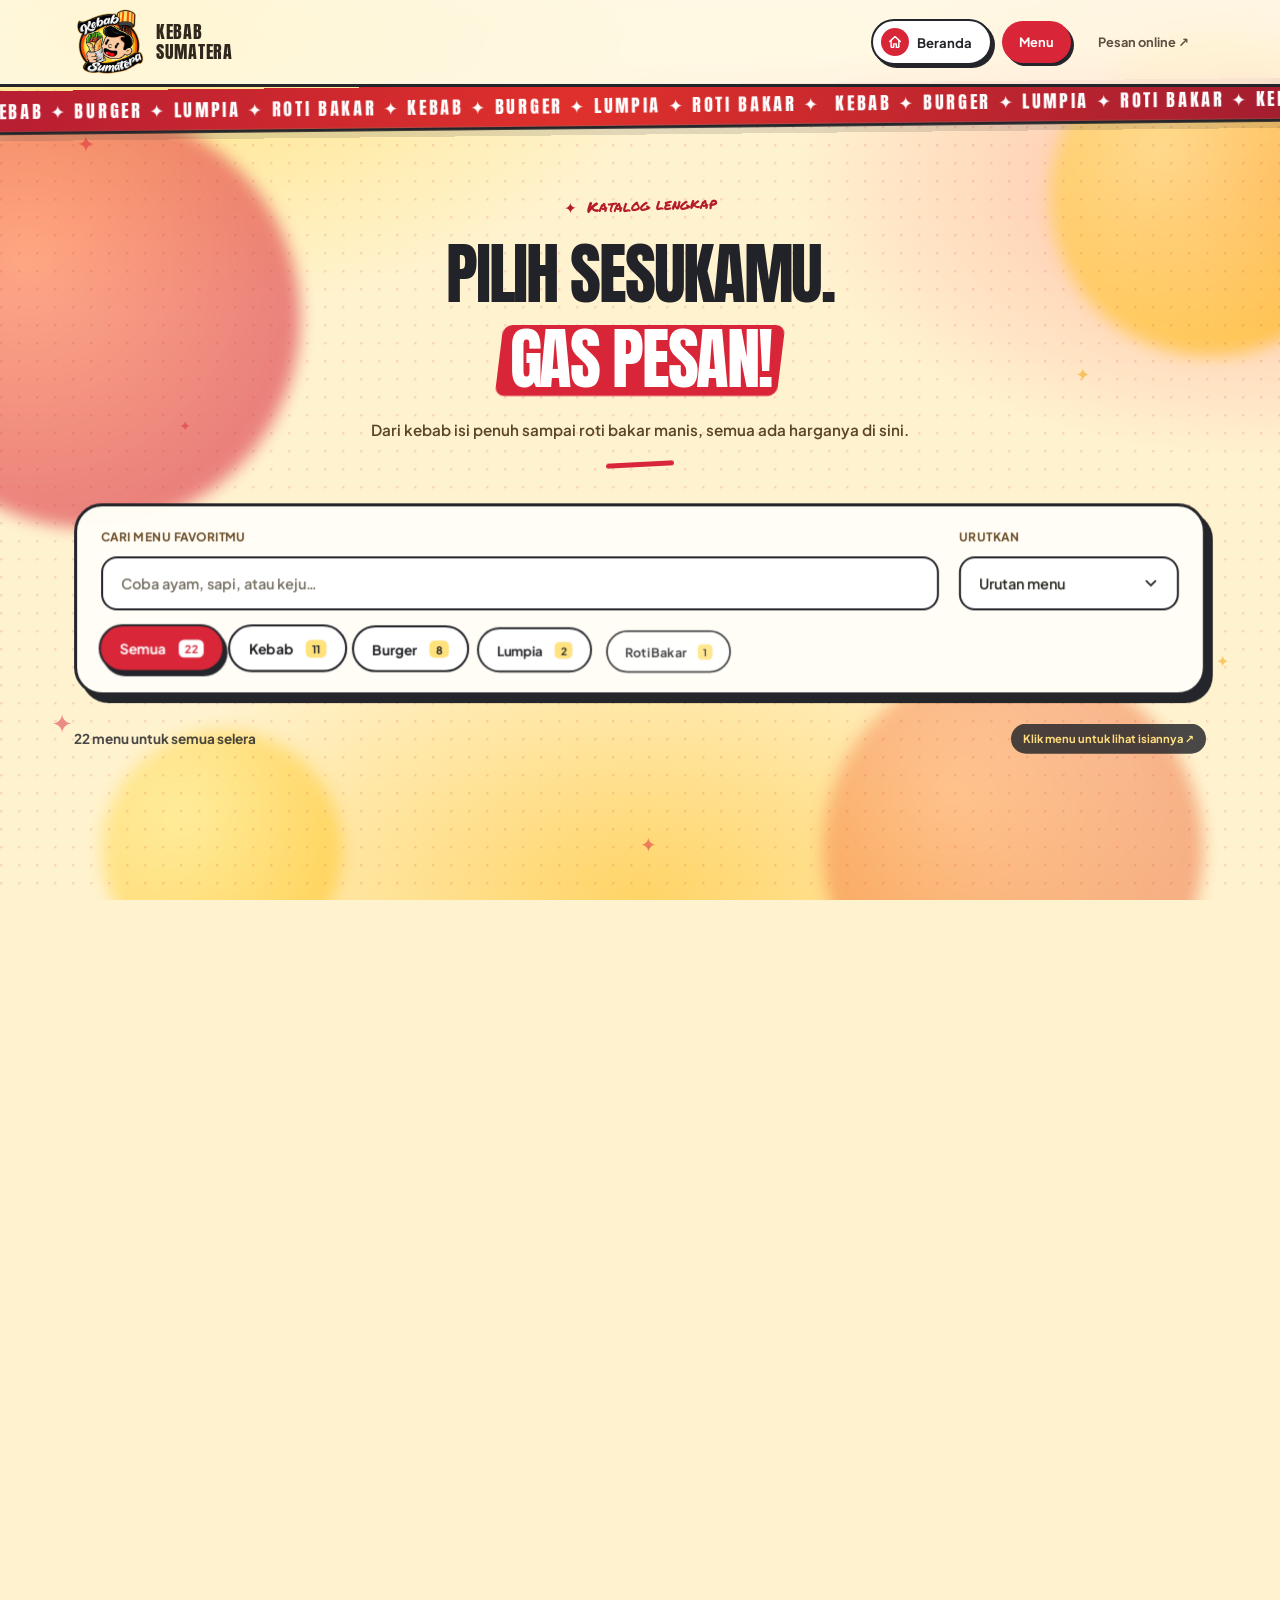
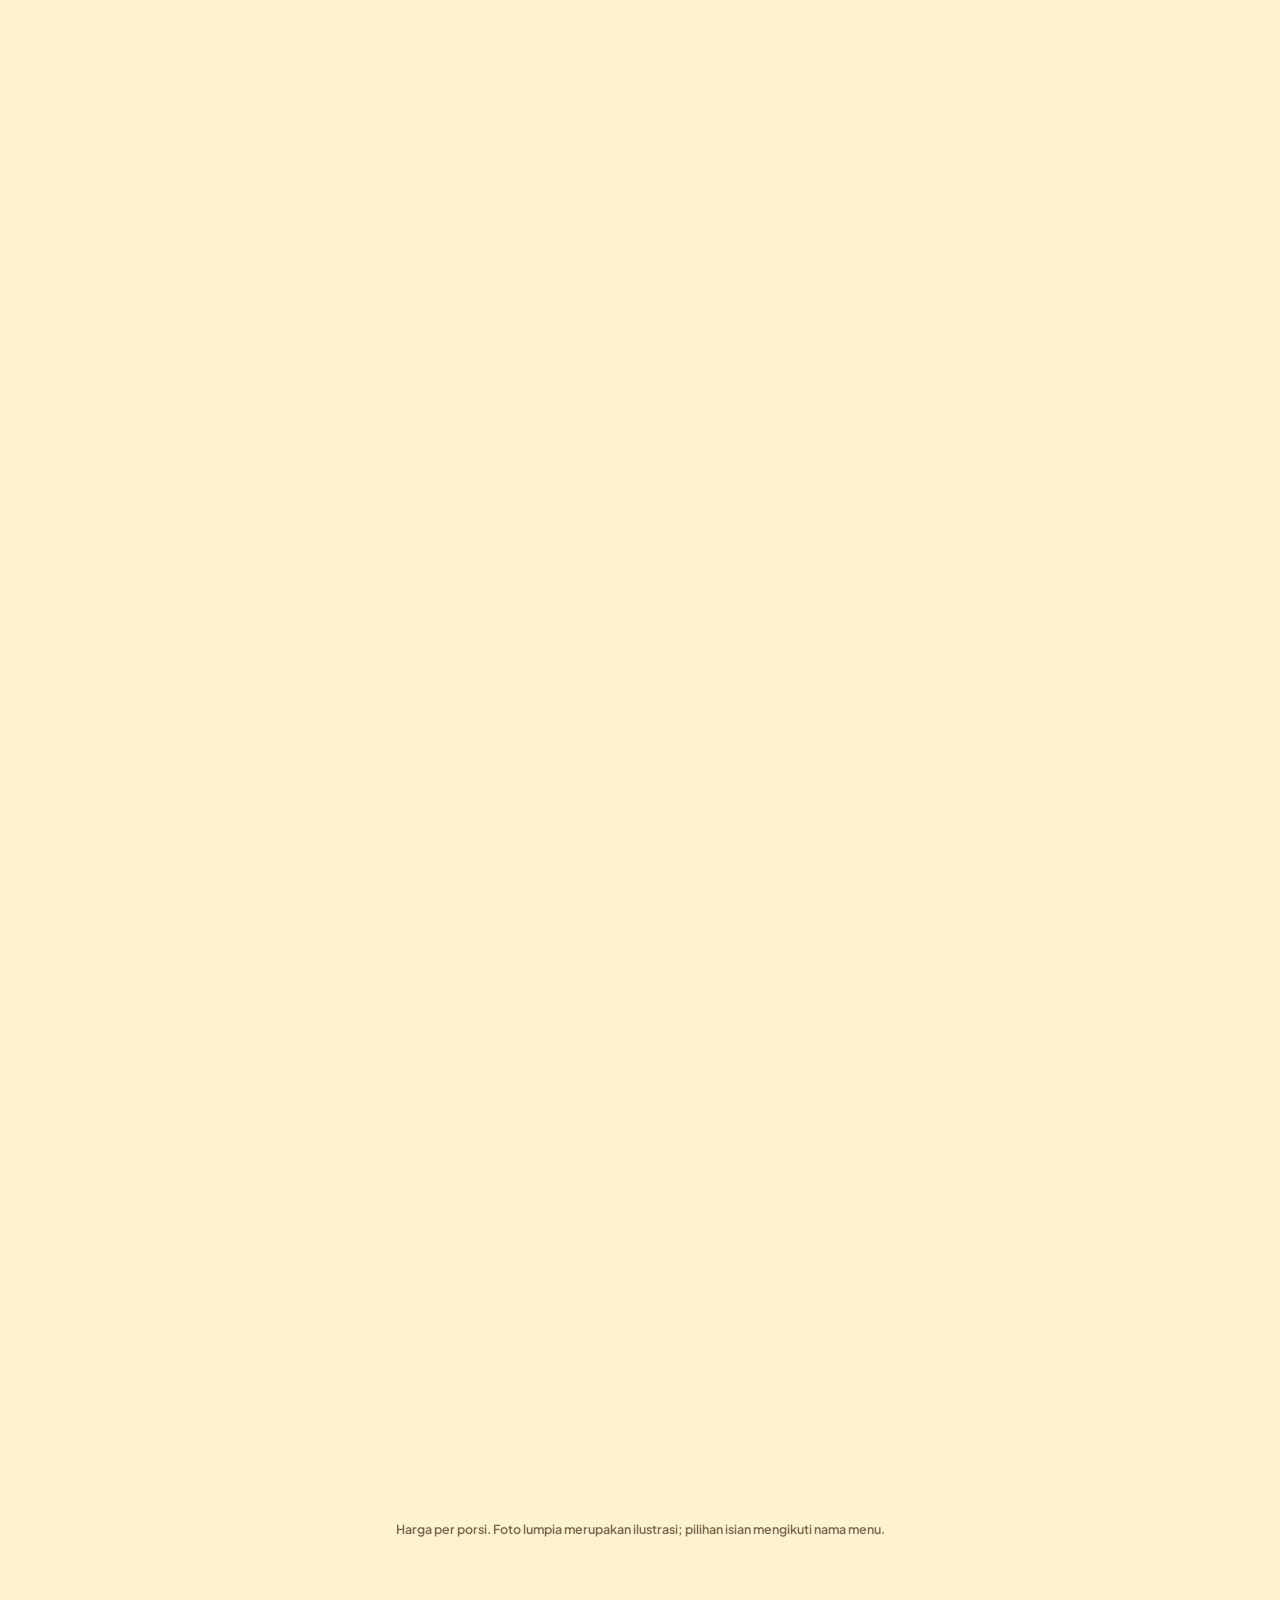
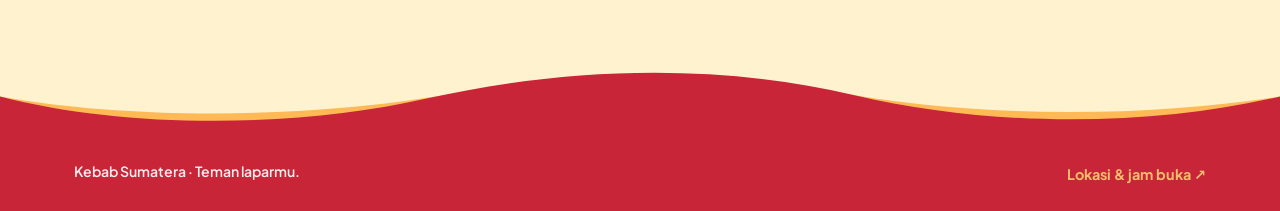
==== commit e92e90fe: "Center intro logo on rings, finish intro in four seconds, and sync latest local updates" ====
--- a/menu.html
+++ b/menu.html
@@ -61,7 +61,7 @@
 <script src="assets/vendor/gsap.min.js"></script>
 <script src="assets/vendor/ScrollTrigger.min.js"></script>
 <script src="assets/vendor/lenis.min.js"></script>
-<script src="assets/js/catalog-data.js"></script>
+<script src="assets/js/catalog-data.js?v=20261023-3"></script>
 <script src="assets/js/menu.js"></script>
 <script src="assets/js/menu-motion.js"></script>
 <script src="assets/js/cursor.js"></script>
--- a/assets/css/fonts.css
+++ b/assets/css/fonts.css
@@ -1,10 +1,10 @@
-@font-face{font-family:'Anton';font-style:normal;font-weight:400;font-display:swap;src:url('../fonts/anton-latin-400-normal.woff2') format('woff2');}
-@font-face{font-family:'Baloo 2';font-style:normal;font-weight:500;font-display:swap;src:url('../fonts/baloo-2-latin-500-normal.woff2') format('woff2');}
-@font-face{font-family:'Baloo 2';font-style:normal;font-weight:600;font-display:swap;src:url('../fonts/baloo-2-latin-600-normal.woff2') format('woff2');}
-@font-face{font-family:'Baloo 2';font-style:normal;font-weight:700;font-display:swap;src:url('../fonts/baloo-2-latin-700-normal.woff2') format('woff2');}
-@font-face{font-family:'Baloo 2';font-style:normal;font-weight:800;font-display:swap;src:url('../fonts/baloo-2-latin-800-normal.woff2') format('woff2');}
-@font-face{font-family:'Plus Jakarta Sans';font-style:normal;font-weight:400;font-display:swap;src:url('../fonts/plus-jakarta-sans-latin-400-normal.woff2') format('woff2');}
-@font-face{font-family:'Plus Jakarta Sans';font-style:normal;font-weight:500;font-display:swap;src:url('../fonts/plus-jakarta-sans-latin-500-normal.woff2') format('woff2');}
-@font-face{font-family:'Plus Jakarta Sans';font-style:normal;font-weight:600;font-display:swap;src:url('../fonts/plus-jakarta-sans-latin-600-normal.woff2') format('woff2');}
-@font-face{font-family:'Plus Jakarta Sans';font-style:normal;font-weight:700;font-display:swap;src:url('../fonts/plus-jakarta-sans-latin-700-normal.woff2') format('woff2');}
-@font-face{font-family:'Permanent Marker';font-style:normal;font-weight:400;font-display:swap;src:url('../fonts/permanent-marker-latin-400-normal.woff2') format('woff2');}+@font-face{font-family:'Anton';font-style:normal;font-weight:400;font-display:block;src:url('../fonts/anton-latin-400-normal.woff2') format('woff2');}
+@font-face{font-family:'Baloo 2';font-style:normal;font-weight:500;font-display:block;src:url('../fonts/baloo-2-latin-500-normal.woff2') format('woff2');}
+@font-face{font-family:'Baloo 2';font-style:normal;font-weight:600;font-display:block;src:url('../fonts/baloo-2-latin-600-normal.woff2') format('woff2');}
+@font-face{font-family:'Baloo 2';font-style:normal;font-weight:700;font-display:block;src:url('../fonts/baloo-2-latin-700-normal.woff2') format('woff2');}
+@font-face{font-family:'Baloo 2';font-style:normal;font-weight:800;font-display:block;src:url('../fonts/baloo-2-latin-800-normal.woff2') format('woff2');}
+@font-face{font-family:'Plus Jakarta Sans';font-style:normal;font-weight:400;font-display:block;src:url('../fonts/plus-jakarta-sans-latin-400-normal.woff2') format('woff2');}
+@font-face{font-family:'Plus Jakarta Sans';font-style:normal;font-weight:500;font-display:block;src:url('../fonts/plus-jakarta-sans-latin-500-normal.woff2') format('woff2');}
+@font-face{font-family:'Plus Jakarta Sans';font-style:normal;font-weight:600;font-display:block;src:url('../fonts/plus-jakarta-sans-latin-600-normal.woff2') format('woff2');}
+@font-face{font-family:'Plus Jakarta Sans';font-style:normal;font-weight:700;font-display:block;src:url('../fonts/plus-jakarta-sans-latin-700-normal.woff2') format('woff2');}
+@font-face{font-family:'Permanent Marker';font-style:normal;font-weight:400;font-display:block;src:url('../fonts/permanent-marker-latin-400-normal.woff2') format('woff2');}
--- a/assets/css/style.css
+++ b/assets/css/style.css
@@ -25,8 +25,7 @@
 }
 :root:not([data-theme="light"]){ --bg:#1a130f; }
 :root[data-theme="dark"]{ --bg:#1a130f; }
-@media (prefers-color-scheme: dark){ :root{ --bg:#1a130f; } }
-
+@media (prefers-color-scheme: dark){:root{ --bg:#1a130f; }}
 *,*::before,*::after{ box-sizing:border-box; }
 html{ scroll-behavior:smooth; scroll-padding-top: calc(72px + var(--safe-t)); }
 body{
@@ -59,12 +58,8 @@
 .pill{ display:inline-flex; align-items:center; gap:6px; padding:6px 14px; border-radius:100px; background:rgba(243,169,60,.14); color:var(--turmeric); font-weight:700; font-size:.8rem; }
 .torn-divider{ height:14px; background-image:repeating-linear-gradient(-45deg, var(--line) 0 8px, transparent 8px 16px); opacity:.5; }
 ::selection{ background:var(--chili); color:#fff; }
-
-@media (prefers-reduced-motion: reduce){
-  html{ scroll-behavior:auto; }
-  *{ animation-duration:.001s !important; animation-iteration-count:1 !important; transition-duration:.001s !important; }
-}
-
+@media (prefers-reduced-motion: reduce){html{ scroll-behavior:auto; }
+*{ animation-duration:.001s !important; animation-iteration-count:1 !important; transition-duration:.001s !important; }}
 /* ============================= NAVBAR ============================= */
 .ks-nav{
   position:fixed; top:0; left:0; right:0; z-index:500;
@@ -87,15 +82,10 @@
 .mobile-menu-top{ display:flex; justify-content:space-between; align-items:center; margin-bottom:40px; }
 .mobile-menu-close{ width:44px; height:44px; border-radius:12px; border:1px solid var(--line); background:none; color:var(--cream); font-size:1.4rem; }
 .mobile-menu a{ font-family:var(--font-display); font-size:1.7rem; font-weight:700; padding:14px 0; border-bottom:1px solid var(--line-soft); color:var(--cream); }
-@media (max-width:920px){
-  .nav-links{ display:none; }
-  .nav-burger{ display:flex; }
-  .nav-cta .kbtn-ghost{ display:none; }
-}
-@media (max-width:600px){
-  .nav-cta .kbtn-primary{ display:none; }
-}
-
+@media (max-width:920px){.nav-links{ display:none; }
+.nav-burger{ display:flex; }
+.nav-cta .kbtn-ghost{ display:none; }}
+@media (max-width:600px){.nav-cta .kbtn-primary{ display:none; }}
 /* ============================= HERO ============================= */
 .hero{ --hb:#e8460f; --ink:#c23a0a; --fg:#ffffff; position:relative; min-height:100svh; overflow:hidden; background:var(--hb); color:var(--fg); transition:background-color .9s ease; }
 .hero-giant-wrap{ position:absolute; inset:0; z-index:1; pointer-events:none; display:flex; align-items:center; justify-content:center; padding-bottom:17svh; }
@@ -145,7 +135,6 @@
 .hero .kbtn-primary:hover{ background:#000; color:#fff; }
 .hero .kbtn-ghost{ border-color:var(--fg); color:var(--fg); }
 .hero .kbtn-ghost:hover{ background:rgba(255,255,255,.14); color:var(--fg); }
-
 /* Sisi kanan: label tulisan tangan + harga stiker + counter/dots segaris */
 .hero-side{ display:flex; flex-direction:column; align-items:flex-end; gap:16px; text-align:right; margin-right:72px; }
 .hero-price{ display:flex; flex-direction:column; align-items:flex-end; line-height:1; color:var(--fg); }
@@ -160,21 +149,22 @@
 .hero-arrow{ width:46px; height:46px; border-radius:50%; border:1.5px solid currentColor; background:rgba(255,255,255,.08); color:inherit; font-size:1.4rem; display:flex; align-items:center; justify-content:center; padding:0 0 3px; transition:background .2s, transform .2s; }
 .hero-arrow:hover{ background:rgba(255,255,255,.22); }
 .hero .hero-arrow{ position:absolute; top:46%; z-index:6; }
-.hero-arrow.prev{ left:clamp(12px,3vw,40px); } .hero-arrow.next{ right:clamp(12px,3vw,40px); }
+.hero-arrow.prev{ left:clamp(12px,3vw,40px); }
+.hero-arrow.next{ right:clamp(12px,3vw,40px); }
 .review-nav .hero-arrow{ color:var(--cream); }
-@media (max-width:820px){
-  .hero-info{ flex-direction:column; align-items:stretch; gap:14px; }
-  .hero-side{ flex-direction:row; align-items:flex-end; justify-content:space-between; text-align:left; margin-right:68px; gap:12px; }
-  .hero-price{ align-items:flex-start; } .hero-price .amount{ font-size:clamp(2.2rem,9vw,3rem); }
-  .hero-meta{ flex-direction:column; align-items:flex-end; min-width:0; gap:8px; border-top:none; padding-top:0; }
-  .hero-text .ht{ font-size:clamp(1.8rem,8vw,2.4rem); } .hero-text .desc{ margin-bottom:16px; max-width:none; }
-  .hero::after{ height:34svh; }
-  .hero-texts{ min-height:178px; width:100%; }
-  .food-slot{ inset:15svh 0 36svh; } .food-img{ height:min(36svh,320px); }
-  .ing-wrap{ scale:.7; }
-  .hero .hero-arrow{ top:36%; width:40px; height:40px; }
-}
-
+@media (max-width:820px){.hero-info{ flex-direction:column; align-items:stretch; gap:14px; }
+.hero-side{ flex-direction:row; align-items:flex-end; justify-content:space-between; text-align:left; margin-right:68px; gap:12px; }
+.hero-price{ align-items:flex-start; }
+.hero-price .amount{ font-size:clamp(2.2rem,9vw,3rem); }
+.hero-meta{ flex-direction:column; align-items:flex-end; min-width:0; gap:8px; border-top:none; padding-top:0; }
+.hero-text .ht{ font-size:clamp(1.8rem,8vw,2.4rem); }
+.hero-text .desc{ margin-bottom:16px; max-width:none; }
+.hero::after{ height:34svh; }
+.hero-texts{ min-height:178px; width:100%; }
+.food-slot{ inset:15svh 0 36svh; }
+.food-img{ height:min(36svh,320px); }
+.ing-wrap{ scale:.7; }
+.hero .hero-arrow{ top:36%; width:40px; height:40px; }}
 /* ============================= MENU FAVORIT ============================= */
 .favorit-grid{ display:grid; grid-template-columns:repeat(3,1fr); gap:22px; }
 .fav-card{ background:var(--bg-card); border:1px solid var(--line-soft); border-radius:22px; padding:22px; position:relative; overflow:hidden; transition:transform .25s ease, border-color .25s ease; }
@@ -188,9 +178,10 @@
 .fav-add{ width:38px; height:38px; border-radius:50%; background:var(--chili); color:#fff; border:none; font-size:1.3rem; display:flex; align-items:center; justify-content:center; transition:background .2s, transform .2s; }
 .fav-add:hover{ background:var(--chili-bright); transform:scale(1.08); }
 .section-cta-row{ text-align:center; margin-top:38px; }
-@media (max-width:860px){ .favorit-grid{ grid-template-columns:repeat(2,1fr); gap:14px; } }
-@media (max-width:560px){ .favorit-grid{ grid-template-columns:1fr 1fr; } .fav-card{ padding:16px; } .fav-img-wrap{ height:110px; } }
-
+@media (max-width:860px){.favorit-grid{ grid-template-columns:repeat(2,1fr); gap:14px; }}
+@media (max-width:560px){.favorit-grid{ grid-template-columns:1fr 1fr; }
+.fav-card{ padding:16px; }
+.fav-img-wrap{ height:110px; }}
 /* ============================= MENU LENGKAP ============================= */
 .menu-tabs{ display:flex; gap:10px; flex-wrap:wrap; margin-bottom:34px; }
 .menu-tab-btn{ padding:11px 20px; border-radius:100px; border:1px solid var(--line); background:none; color:var(--cream-dim); font-weight:700; font-size:.92rem; transition:all .2s; }
@@ -206,36 +197,8 @@
 .menu-row .price{ font-family:var(--font-display); color:var(--turmeric); white-space:nowrap; }
 .menu-note{ margin-top:20px; color:var(--cream-dimmer); font-size:.9rem; }
 .menu-note a{ color:var(--turmeric); font-weight:700; }
-@media (max-width:700px){ .menu-list{ grid-template-columns:1fr; } }
-
+@media (max-width:700px){.menu-list{ grid-template-columns:1fr; }}
 /* ============================= BUILD YOUR OWN ============================= */
-.byo{ display:grid; grid-template-columns:1.15fr .85fr; gap:44px; align-items:start; }
-.byo-form fieldset{ border:none; margin:0 0 30px; padding:0; }
-.byo-form legend{ font-family:var(--font-display); font-size:1.05rem; color:var(--cream); margin-bottom:14px; padding:0; display:flex; align-items:center; gap:8px; }
-.byo-form legend .step{ width:26px; height:26px; border-radius:50%; background:var(--bg-card2); color:var(--turmeric); font-size:.8rem; display:flex; align-items:center; justify-content:center; flex-shrink:0; }
-.opt-grid{ display:flex; gap:10px; flex-wrap:wrap; }
-.opt-card{ position:relative; }
-.opt-card input{ position:absolute; opacity:0; inset:0; width:100%; height:100%; margin:0; cursor:pointer; }
-.opt-card label{ display:flex; align-items:center; gap:8px; padding:11px 18px; border-radius:14px; border:1.5px solid var(--line); background:var(--bg-card); color:var(--cream-dim); font-weight:600; font-size:.92rem; transition:all .18s; }
-.opt-card input:checked + label{ border-color:var(--chili); background:rgba(226,57,28,.14); color:var(--cream); }
-.opt-card input:focus-visible + label{ outline:3px solid var(--turmeric); outline-offset:2px; }
-.opt-card .extra{ color:var(--turmeric-dim); font-weight:700; font-size:.8rem; margin-left:2px; }
-.qty-row{ display:flex; align-items:center; gap:16px; }
-.qty-btn{ width:42px; height:42px; border-radius:12px; border:1.5px solid var(--line); background:var(--bg-card); color:var(--cream); font-size:1.2rem; }
-.qty-btn:hover{ border-color:var(--cream-dim); }
-.qty-value{ font-family:var(--font-display); font-size:1.3rem; min-width:28px; text-align:center; }
-
-.byo-preview{ position:sticky; top:100px; background:var(--bg-card); border:1px solid var(--line-soft); border-radius:26px; padding:28px; }
-.byo-preview-stage{ height:200px; display:flex; align-items:center; justify-content:center; position:relative; margin-bottom:18px; }
-.byo-preview-stage img{ max-height:100%; filter:drop-shadow(0 16px 22px rgba(0,0,0,.45)); transition:opacity .25s ease; }
-.byo-summary{ list-style:none; margin:0 0 18px; padding:0; display:flex; flex-direction:column; gap:8px; font-size:.9rem; color:var(--cream-dim); max-height:180px; overflow-y:auto; }
-.byo-summary li{ display:flex; justify-content:space-between; gap:10px; }
-.byo-summary li b{ color:var(--cream); font-weight:600; }
-.byo-total-row{ display:flex; align-items:center; justify-content:space-between; border-top:1px dashed var(--line-soft); padding-top:16px; margin-bottom:18px; }
-.byo-total-row .label{ color:var(--cream-dim); font-size:.9rem; }
-.byo-total-row .total{ font-family:var(--font-display); font-size:1.7rem; color:var(--turmeric); }
-@media (max-width:920px){ .byo{ grid-template-columns:1fr; } .byo-preview{ position:relative; top:0; } }
-
 /* ============================= TENTANG ============================= */
 .tentang-grid{ display:grid; grid-template-columns:1fr 1fr; gap:56px; align-items:center; }
 .tentang-art{ position:relative; height:420px; display:flex; align-items:center; justify-content:center; }
@@ -246,8 +209,8 @@
 .tentang-stats{ display:flex; gap:30px; margin-top:26px; flex-wrap:wrap; }
 .tentang-stats div strong{ display:block; font-family:var(--font-display); font-size:1.6rem; color:var(--turmeric); }
 .tentang-stats div span{ font-size:.82rem; color:var(--cream-dimmer); }
-@media (max-width:860px){ .tentang-grid{ grid-template-columns:1fr; gap:30px; } .tentang-art{ height:280px; order:-1; } }
-
+@media (max-width:860px){.tentang-grid{ grid-template-columns:1fr; gap:30px; }
+.tentang-art{ height:280px; order:-1; }}
 /* ============================= GALERI ============================= */
 .masonry{ column-count:3; column-gap:16px; }
 .masonry-item{ break-inside:avoid; margin-bottom:16px; border-radius:18px; overflow:hidden; position:relative; cursor:zoom-in; border:1px solid var(--line-soft); }
@@ -262,18 +225,16 @@
 .lightbox > .cursor-ring{z-index:9999}
 .lightbox img{ max-width:min(900px,92vw); max-height:82vh; border-radius:14px; box-shadow:var(--shadow-deep); }
 .lightbox-close{ position:absolute; top:calc(20px + var(--safe-t)); right:20px; width:46px; height:46px; border-radius:50%; background:rgba(255,255,255,.08); border:1px solid var(--line); color:var(--cream); font-size:1.4rem; }
-@media (max-width:860px){ .masonry{ column-count:2; } }
-@media (max-width:520px){ .masonry{ column-count:1; } }
-
+@media (max-width:860px){.masonry{ column-count:2; }}
+@media (max-width:520px){.masonry{ column-count:1; }}
 /* ============================= KENAPA PILIH KAMI ============================= */
 .why-grid{ display:grid; grid-template-columns:repeat(4,1fr); gap:20px; }
 .why-card{ background:var(--bg-card); border:1px solid var(--line-soft); border-radius:20px; padding:26px 22px; }
 .why-card .ico{ font-size:1.8rem; margin-bottom:14px; display:block; }
 .why-card h3{ font-size:1.02rem; color:var(--cream); margin-bottom:8px; }
 .why-card p{ color:var(--cream-dim); font-size:.9rem; margin:0; }
-@media (max-width:920px){ .why-grid{ grid-template-columns:1fr 1fr; } }
-@media (max-width:520px){ .why-grid{ grid-template-columns:1fr; } }
-
+@media (max-width:920px){.why-grid{ grid-template-columns:1fr 1fr; }}
+@media (max-width:520px){.why-grid{ grid-template-columns:1fr; }}
 /* ============================= CARA PESAN ============================= */
 .steps-row{ display:grid; grid-template-columns:repeat(4,1fr); gap:0; position:relative; }
 .steps-row::before{ content:""; position:absolute; top:26px; left:8%; right:8%; height:2px; background-image:repeating-linear-gradient(to right, var(--line) 0 10px, transparent 10px 20px); z-index:0; }
@@ -281,8 +242,8 @@
 .step-num{ width:52px; height:52px; border-radius:50%; background:var(--chili); color:#fff; font-family:var(--font-display); font-size:1.15rem; display:flex; align-items:center; justify-content:center; margin:0 auto 16px; box-shadow:0 8px 18px -6px rgba(226,57,28,.6); }
 .step-item h3{ font-size:1rem; color:var(--cream); margin-bottom:8px; }
 .step-item p{ color:var(--cream-dim); font-size:.88rem; margin:0; }
-@media (max-width:860px){ .steps-row{ grid-template-columns:1fr 1fr; gap:30px 0; } .steps-row::before{ display:none; } }
-
+@media (max-width:860px){.steps-row{ grid-template-columns:1fr 1fr; gap:30px 0; }
+.steps-row::before{ display:none; }}
 /* ============================= REVIEW ============================= */
 .review-stats{ display:flex; gap:36px; margin-bottom:30px; flex-wrap:wrap; }
 .review-stats div strong{ display:block; font-family:var(--font-display); font-size:1.9rem; color:var(--turmeric); }
@@ -296,7 +257,6 @@
 .review-who{ display:flex; align-items:center; justify-content:space-between; font-size:.85rem; color:var(--cream-dim); }
 .review-who b{ color:var(--cream); }
 .review-nav{ display:flex; gap:10px; justify-content:flex-end; margin-bottom:18px; }
-
 /* ============================= LOKASI ============================= */
 .lokasi-grid{ display:grid; grid-template-columns:1fr 1fr; gap:40px; align-items:stretch; }
 .lokasi-info{ display:flex; flex-direction:column; gap:18px; }
@@ -311,14 +271,12 @@
   min-height:320px; display:flex; align-items:center; justify-content:center; flex-direction:column; gap:14px; position:relative; overflow:hidden; }
 .map-art .pin{ font-size:2.4rem; filter:drop-shadow(0 8px 10px rgba(0,0,0,.5)); }
 .map-art p{ color:var(--cream-dim); font-size:.9rem; max-width:220px; text-align:center; margin:0; }
-@media (max-width:860px){ .lokasi-grid{ grid-template-columns:1fr; } }
-
+@media (max-width:860px){.lokasi-grid{ grid-template-columns:1fr; }}
 /* ============================= CTA ============================= */
 .cta-section{ position:relative; text-align:center; padding:100px 0; overflow:hidden; background:linear-gradient(180deg, var(--bg-soft), var(--bg)); }
 .cta-section h2{ font-size:clamp(2rem,5vw,3.2rem); margin-bottom:20px; }
 .cta-section .kbtn-row{ display:flex; gap:16px; justify-content:center; flex-wrap:wrap; margin-top:28px; }
 .cta-deco{ position:absolute; opacity:.85; filter:drop-shadow(0 14px 18px rgba(0,0,0,.4)); }
-
 /* ============================= FOOTER ============================= */
 footer{ background:#120c09; padding:60px 0 calc(30px + var(--safe-b)); border-top:1px solid var(--line-soft); }
 .footer-grid{ display:grid; grid-template-columns:1.4fr 1fr 1fr; gap:40px; margin-bottom:40px; }
@@ -328,31 +286,39 @@
 footer a{ color:var(--cream-dimmer); font-size:.9rem; transition:color .2s; }
 footer a:hover{ color:var(--turmeric); }
 .footer-bottom{ border-top:1px solid var(--line-soft); padding-top:22px; text-align:center; color:var(--cream-dimmer); font-size:.82rem; }
-@media (max-width:700px){ .footer-grid{ grid-template-columns:1fr 1fr; } .footer-brand{ grid-column:1/-1; } }
-
+@media (max-width:700px){.footer-grid{ grid-template-columns:1fr 1fr; }
+.footer-brand{ grid-column:1/-1; }}
 /* ============================= WA FLOAT ============================= */
-.wa-float{ position:fixed; right:20px; bottom:calc(20px + var(--safe-b)); z-index:400; width:56px; height:56px; border-radius:50%; background:#25D366; display:flex; align-items:center; justify-content:center; font-size:1.6rem; box-shadow:0 10px 24px rgba(0,0,0,.4); }
 /* ============================= UPGRADE: Bootstrap-safe, Lenis, loader, nav ============================= */
-legend{ float:none; } a:hover{ color:inherit; }
-html.lenis,html.lenis body{ height:auto; } .lenis.lenis-smooth{ scroll-behavior:auto !important; } .lenis-stopped{ overflow:hidden; }
+legend{ float:none; }
+a:hover{ color:inherit; }
+html.lenis,html.lenis body{ height:auto; }
+.lenis.lenis-smooth{ scroll-behavior:auto !important; }
+.lenis-stopped{ overflow:hidden; }
 body:not(.ready):not(.menu-page){ overflow:hidden; }
 .ks-nav{ background:none !important; box-shadow:none !important; backdrop-filter:none !important; }
 .ks-nav .nav-inner{ max-width:1120px; margin:12px auto 0; padding:8px 10px 8px 16px; background:rgba(22,15,11,.8); backdrop-filter:blur(12px); border:1px solid rgba(255,255,255,.08); border-radius:100px; box-shadow:0 12px 30px rgba(0,0,0,.28); width:calc(100% - 24px); }
-.brand-logo{ height:46px; width:auto; display:block; } footer .brand-logo{ height:110px; }
+.brand-logo{ height:46px; width:auto; display:block; }
+footer .brand-logo{ height:110px; }
 .ks-offcanvas{ background:var(--bg); color:var(--cream); padding:0 8px; }
 .ks-offcanvas .offcanvas-body a{ font-family:var(--font-display); font-size:1.7rem; font-weight:700; padding:14px 0; border-bottom:1px solid var(--line-soft); color:var(--cream); }
 .loader{
   position:fixed; inset:0; z-index:9999;
+  will-change:transform; backface-visibility:hidden;
+  transform:translate3d(0,0,0);
+  transition:transform 1.25s cubic-bezier(.77,0,.18,1);
+}
+.loader-curtain{
+  position:absolute; inset:0; overflow:hidden;
   background:radial-gradient(130% 110% at 50% 28%, var(--chili-bright) 0%, var(--chili) 48%, var(--chili-dark) 100%);
   display:flex; align-items:center; justify-content:center;
-  will-change:clip-path;
-  backface-visibility:hidden;
-  overflow:hidden;
-  clip-path:circle(150% at 50% 46%);
-  transition:clip-path 1.05s cubic-bezier(.76,0,.24,1);
-}
-.loader::after{ content:''; position:absolute; inset:0; z-index:2; pointer-events:none; background:radial-gradient(58% 58% at 50% 42%, transparent 45%, rgba(0,0,0,.32) 100%); }
-.loader.exit{ clip-path:circle(0% at 50% 46%); }
+}
+.loader-edge{ position:absolute; left:0; right:0; top:calc(100% - 2px); height:clamp(46px,9vw,92px); overflow:hidden; pointer-events:none; }
+.loader-edge svg{ display:block; width:100%; height:100%; }
+.loader-edge .wv{ animation:waveSlide 5s linear infinite; }
+.loader-edge .wv-b{ animation-duration:8s; animation-direction:reverse; }
+.loader-curtain::after{ content:''; position:absolute; inset:0; z-index:2; pointer-events:none; background:radial-gradient(58% 58% at 50% 42%, transparent 45%, rgba(0,0,0,.32) 100%); }
+.loader.exit{ transform:translate3d(0,calc(-100% - 100px),0); }
 .loader.exit .loader-fx,.loader.exit .loader-crumbs{ opacity:0; transition:opacity .3s ease; }
 .loader-inner{ position:relative; z-index:3; display:flex; flex-direction:column; align-items:center; transition:opacity .28s ease; }
 .loader.exit .loader-inner,.loader.exit .loader-text{ opacity:0; }
@@ -375,14 +341,13 @@
 .lt-float{ display:inline-block; transform-origin:50% 60%; will-change:transform; }
 .lt-line{ will-change:transform; }
 .loader-text{ position:absolute; bottom:9%; left:0; right:0; text-align:center; margin:0; font-family:'Anton',Impact,sans-serif; letter-spacing:.14em; font-size:1rem; color:#fff3e0; transition:opacity .35s; z-index:3; }
-.loader-bar{ position:absolute; left:0; right:0; bottom:0; height:6px; background:rgba(0,0,0,.18); z-index:3; } .loader-bar i{ display:block; height:100%; background:#ffd23a; transform:scaleX(0); transform-origin:left; }
-
+.loader-bar{ position:absolute; left:0; right:0; bottom:0; height:6px; background:rgba(0,0,0,.18); z-index:3; }
+.loader-bar i{ display:block; height:100%; background:#ffd23a; transform:scaleX(0); transform-origin:left; }
 /* ---- Loader FX: komponen makanan melayang ---- */
 .loader-fx{ position:absolute; inset:0; z-index:1; pointer-events:none; }
 .loader-food-anchor{ position:absolute; width:0; height:0; display:flex; align-items:center; justify-content:center; }
 .loader-food-wrap{ flex:none; will-change:transform; }
 .loader-food{ display:block; width:100%; height:auto; filter:drop-shadow(0 12px 20px rgba(0,0,0,.45)); will-change:transform,opacity; }
-
 /* ---- Loader ambient: remah/crumb halus melayang naik (pengganti bubble bulat) ---- */
 .loader-crumbs{ position:absolute; inset:0; z-index:2; pointer-events:none; overflow:hidden; }
 .lc{ position:absolute; bottom:-6%; width:13px; height:13px; border-radius:50%; background:center/cover no-repeat; background-image:url('../../image/komponen/crumbC.webp'); opacity:0; animation:crumbRise 5.4s ease-in infinite; }
@@ -398,24 +363,21 @@
   82%{ opacity:.55; }
   100%{ transform:translateY(-98vh) rotate(200deg); opacity:0; }
 }
-.sw{ display:inline-block; overflow:hidden; vertical-align:top; padding-bottom:.14em; } .swi{ display:inline-block; will-change:transform; }
-@media (max-width:600px){ .brand-logo{ height:40px; } }
-
+.sw{ display:inline-block; overflow:hidden; vertical-align:top; padding-bottom:.14em; }
+.swi{ display:inline-block; will-change:transform; }
+@media (max-width:600px){.brand-logo{ height:40px; }}
 /* ===== EXTRACTED INLINE STYLE ATTRIBUTES ===== */
-.extracted-inline-style-1 { margin-top: 20px !important; color: var(--chili-bright) !important; }
-.extracted-inline-style-2 { color: var(--cream-dimmer) !important; font-weight: 400 !important; font-size: .82rem !important; }
-.extracted-inline-style-3 { color: var(--cream-dimmer) !important; font-weight: 400 !important; font-size: .82rem !important; }
-.extracted-inline-style-4 { color: var(--cream-dimmer) !important; font-weight: 400 !important; font-size: .82rem !important; }
-.extracted-inline-style-5 { font-size: clamp(1.8rem,4vw,2.4rem) !important; margin-bottom: 16px !important; }
-.extracted-inline-style-6 { margin-top: 6px !important; align-self: flex-start !important; }
-.extracted-inline-style-7 { position: relative !important; z-index: 2 !important; }
-
-
+.extracted-inline-style-1{ margin-top: 20px !important; color: var(--chili-bright) !important; }
+.extracted-inline-style-2{ color: var(--cream-dimmer) !important; font-weight: 400 !important; font-size: .82rem !important; }
+.extracted-inline-style-3{ color: var(--cream-dimmer) !important; font-weight: 400 !important; font-size: .82rem !important; }
+.extracted-inline-style-4{ color: var(--cream-dimmer) !important; font-weight: 400 !important; font-size: .82rem !important; }
+.extracted-inline-style-5{ font-size: clamp(1.8rem,4vw,2.4rem) !important; margin-bottom: 16px !important; }
+.extracted-inline-style-6{ margin-top: 6px !important; align-self: flex-start !important; }
+.extracted-inline-style-7{ position: relative !important; z-index: 2 !important; }
 /* ============================================================
    MODERN CENTERED NAVBAR
    Logo kiri • Navigasi benar-benar di tengah • CTA kanan
    ============================================================ */
-
 .ks-nav{
   position:fixed;
   inset:0 0 auto 0;
@@ -427,7 +389,6 @@
   backdrop-filter:none !important;
   -webkit-backdrop-filter:none !important;
 }
-
 /* Container utama hanya mengatur posisi, bukan membuat bar hitam */
 .ks-nav .nav-inner{
   position:relative;
@@ -447,7 +408,6 @@
   -webkit-backdrop-filter:none !important;
   pointer-events:auto;
 }
-
 /* LOGO */
 .ks-nav .brand{
   position:relative;
@@ -459,7 +419,6 @@
   padding:0;
   min-width:150px;
 }
-
 .ks-nav .brand-logo{
   width:auto;
   height:54px;
@@ -468,12 +427,10 @@
   filter:drop-shadow(0 5px 12px rgba(0,0,0,.16));
   transition:transform .3s cubic-bezier(.2,.8,.2,1), filter .3s ease;
 }
-
 .ks-nav .brand:hover .brand-logo{
   transform:translateY(-1px) scale(1.035);
   filter:drop-shadow(0 8px 15px rgba(0,0,0,.2));
 }
-
 /* NAVIGASI BENAR-BENAR DI TENGAH VIEWPORT */
 .ks-nav .nav-links{
   position:absolute;
@@ -498,12 +455,10 @@
   opacity:0;
   pointer-events:none;
 }
-
 body.ready .ks-nav .nav-links{
   animation:navCenterIn .75s cubic-bezier(.2,.85,.2,1) .18s forwards;
   pointer-events:auto;
 }
-
 @keyframes navCenterIn{
   0%{
     opacity:0;
@@ -514,29 +469,24 @@
     transform:translate(-50%,-50%) translateY(0);
   }
 }
-
 .ks-nav .nav-links li{
   opacity:0;
   transform:translateY(-7px);
 }
-
 body.ready .ks-nav .nav-links li{
   animation:navLinkIn .5s cubic-bezier(.2,.85,.2,1) forwards;
 }
-
 body.ready .ks-nav .nav-links li:nth-child(1){ animation-delay:.28s; }
 body.ready .ks-nav .nav-links li:nth-child(2){ animation-delay:.33s; }
 body.ready .ks-nav .nav-links li:nth-child(3){ animation-delay:.38s; }
 body.ready .ks-nav .nav-links li:nth-child(4){ animation-delay:.43s; }
 body.ready .ks-nav .nav-links li:nth-child(5){ animation-delay:.48s; }
-
 @keyframes navLinkIn{
   to{
     opacity:1;
     transform:translateY(0);
   }
 }
-
 .ks-nav .nav-links a{
   position:relative;
   display:flex;
@@ -555,7 +505,6 @@
     background .2s ease,
     transform .2s ease;
 }
-
 /* underline modern tipis */
 .ks-nav .nav-links a::after{
   content:"";
@@ -570,17 +519,14 @@
   transform-origin:center;
   transition:transform .22s cubic-bezier(.2,.8,.2,1);
 }
-
 .ks-nav .nav-links a:hover{
   color:#fff !important;
   background:rgba(255,255,255,.12);
   transform:translateY(-1px);
 }
-
 .ks-nav .nav-links a:hover::after{
   transform:scaleX(1);
 }
-
 /* CTA kanan */
 .ks-nav .nav-cta{
   position:relative;
@@ -591,7 +537,6 @@
   min-width:150px;
   margin-left:auto;
 }
-
 .ks-nav .nav-cta .kbtn-primary{
   min-height:46px;
   padding:0 24px;
@@ -604,87 +549,67 @@
     box-shadow .22s ease,
     filter .22s ease;
 }
-
 .ks-nav .nav-cta .kbtn-primary:hover{
   transform:translateY(-2px);
   filter:brightness(1.04);
   box-shadow:0 14px 28px rgba(0,0,0,.16);
 }
-
 /* Navbar masuk dari atas */
 .ks-nav .nav-inner{
   opacity:0;
   transform:translateY(-28px);
   transition:opacity .35s ease, transform .7s cubic-bezier(.2,.85,.2,1);
 }
-
 body.ready .ks-nav .nav-inner{
   opacity:1;
   transform:translateY(0);
 }
-
 /* Tetap transparan saat scroll */
-.ks-nav.scrolled,
-.ks-nav.scrolled .nav-inner{
+.ks-nav.scrolled,.ks-nav.scrolled .nav-inner{
   background:transparent !important;
   box-shadow:none !important;
   backdrop-filter:none !important;
   -webkit-backdrop-filter:none !important;
 }
-
 /* MOBILE */
-@media (max-width:1100px){
-  .ks-nav .nav-inner{
+@media (max-width:1100px){.ks-nav .nav-inner{
     width:min(100% - 28px, 1000px);
   }
-
-  .ks-nav .nav-links{
+.ks-nav .nav-links{
     max-width:calc(100vw - 360px);
   }
-
-  .ks-nav .nav-links a{
+.ks-nav .nav-links a{
     padding:0 13px;
     font-size:.86rem;
   }
-
-  .ks-nav .nav-cta .kbtn-primary{
+.ks-nav .nav-cta .kbtn-primary{
     padding:0 20px;
-  }
-}
-
-@media (max-width:920px){
-  .ks-nav{
+  }}
+@media (max-width:920px){.ks-nav{
     padding-top:calc(8px + var(--safe-t));
   }
-
-  .ks-nav .nav-inner{
+.ks-nav .nav-inner{
     width:calc(100% - 20px);
     min-height:52px;
     padding:0 6px !important;
   }
-
-  .ks-nav .brand{
+.ks-nav .brand{
     min-width:auto;
   }
-
-  .ks-nav .brand-logo{
+.ks-nav .brand-logo{
     height:44px;
     max-width:122px;
   }
-
-  .ks-nav .nav-links{
+.ks-nav .nav-links{
     display:none !important;
   }
-
-  .ks-nav .nav-cta{
+.ks-nav .nav-cta{
     min-width:auto;
   }
-
-  .ks-nav .nav-cta .kbtn-primary{
+.ks-nav .nav-cta .kbtn-primary{
     display:none !important;
   }
-
-  .ks-nav .nav-burger{
+.ks-nav .nav-burger{
     display:flex !important;
     width:44px;
     height:44px;
@@ -699,63 +624,42 @@
     backdrop-filter:blur(10px);
     -webkit-backdrop-filter:blur(10px);
   }
-
-  .ks-nav .nav-burger span{
+.ks-nav .nav-burger span{
     width:19px;
     height:2px;
     background:#fff;
     border-radius:10px;
-  }
-}
-
-@media (max-width:560px){
-  .ks-nav .nav-inner{
+  }}
+@media (max-width:560px){.ks-nav .nav-inner{
     width:calc(100% - 14px);
   }
-
-  .ks-nav .brand-logo{
+.ks-nav .brand-logo{
     height:40px;
     max-width:108px;
   }
-
-  .ks-nav .nav-burger{
+.ks-nav .nav-burger{
     width:42px;
     height:42px;
-  }
-}
-
-@media (prefers-reduced-motion: reduce){
-  .ks-nav .nav-inner,
-  .ks-nav .nav-links,
-  .ks-nav .nav-links li{
+  }}
+@media (prefers-reduced-motion: reduce){.ks-nav .nav-inner,.ks-nav .nav-links,.ks-nav .nav-links li{
     animation:none !important;
     transition:none !important;
     opacity:1 !important;
     transform:none !important;
-  }
-}
-
-
+  }}
 /* ===== LOGO NAVBAR DIPERBESAR ===== */
 .ks-nav .brand-logo{
   height:68px !important;
   max-width:175px !important;
 }
-
-@media (max-width:920px){
-  .ks-nav .brand-logo{
+@media (max-width:920px){.ks-nav .brand-logo{
     height:54px !important;
     max-width:145px !important;
-  }
-}
-
-@media (max-width:560px){
-  .ks-nav .brand-logo{
+  }}
+@media (max-width:560px){.ks-nav .brand-logo{
     height:48px !important;
     max-width:128px !important;
-  }
-}
-
+  }}
 /* ============================================================
    ANIMASI MASUK SETELAH INTRO (aktif lewat body.intro-play)
    Logo → navbar → teks hero → komponen makanan → tombol/kontrol
@@ -764,7 +668,6 @@
    = keadaan normal, jadi tidak ada lompatan saat class dilepas.
    ============================================================ */
 :root{ --intro-d:.7s; --ease-pop:cubic-bezier(.2,1.25,.3,1); --ease-out:cubic-bezier(.2,.85,.2,1); }
-
 /* 1. LOGO — pop + goyang kecil */
 body.intro-play .ks-nav .brand{
   animation:introLogo .95s var(--ease-pop) calc(var(--intro-d) + 0s) both;
@@ -775,7 +678,6 @@
   60% { opacity:1; transform:scale(1.12) rotate(6deg); }
   100%{ opacity:1; transform:none; }
 }
-
 /* 2. NAVBAR — pill turun, lalu tiap menu muncul berurutan */
 body.ready.intro-play .ks-nav .nav-links{ animation-delay:calc(var(--intro-d) + .12s); }
 body.ready.intro-play .ks-nav .nav-links li:nth-child(1){ animation-delay:calc(var(--intro-d) + .30s); }
@@ -783,7 +685,6 @@
 body.ready.intro-play .ks-nav .nav-links li:nth-child(3){ animation-delay:calc(var(--intro-d) + .46s); }
 body.ready.intro-play .ks-nav .nav-links li:nth-child(4){ animation-delay:calc(var(--intro-d) + .54s); }
 body.ready.intro-play .ks-nav .nav-links li:nth-child(5){ animation-delay:calc(var(--intro-d) + .62s); }
-
 /* tombol Pesan Sekarang / burger — masuk dari kanan */
 body.intro-play .ks-nav .nav-cta{
   animation:introFromRight .8s var(--ease-pop) calc(var(--intro-d) + .3s) both;
@@ -792,7 +693,6 @@
   0%  { opacity:0; transform:translateX(46px) scale(.85); }
   100%{ opacity:1; transform:none; }
 }
-
 /* 3. TEKS HERO — judul, deskripsi, tombol naik berurutan */
 body.intro-play .hero-text.active .ht{ animation:introUp .8s var(--ease-out) calc(var(--intro-d) + .55s) both; }
 body.intro-play .hero-text.active .desc{ animation:introUp .8s var(--ease-out) calc(var(--intro-d) + .70s) both; }
@@ -802,7 +702,6 @@
   0%  { opacity:0; transform:translateY(34px); }
   100%{ opacity:1; transform:none; }
 }
-
 /* 4. MAKANAN UTAMA — jatuh masuk dengan sedikit miring (pakai properti translate/rotate terpisah
       agar tidak bentrok dengan transform parallax mouse) */
 body.intro-play .food-slot.active .food-img{
@@ -812,7 +711,6 @@
   0%  { opacity:0; translate:0 -140px; rotate:-12deg; }
   100%{ opacity:1; translate:0 0; rotate:0deg; }
 }
-
 /* 5. KOMPONEN (tomat, selada, keju, dll) — meledak keluar dari makanan, berurutan */
 body.intro-play .food-slot.active .ing-wrap{
   animation:introIng .9s var(--ease-pop) calc(var(--intro-d) + .5s + var(--n,0) * .09s) both;
@@ -821,8 +719,7 @@
   0%  { opacity:0; scale:.1; translate:0 70px; }
   100%{ opacity:1; scale:var(--ing-s,1); translate:0 0; }
 }
-@media (max-width:820px){ .ing-wrap{ --ing-s:.7; } }
-
+@media (max-width:820px){.ing-wrap{ --ing-s:.7; }}
 /* 6. HARGA + counter/dots */
 body.intro-play .hero-price{
   animation:introPrice .9s var(--ease-pop) calc(var(--intro-d) + .9s) both;
@@ -833,41 +730,34 @@
   100%{ opacity:1; transform:none; }
 }
 body.intro-play .hero-meta{ animation:introUp .7s var(--ease-out) calc(var(--intro-d) + 1.1s) both; }
-
 /* 7. PANAH KIRI/KANAN — geser dari tepi */
 body.intro-play .hero .hero-arrow.prev{ animation:introArrowL .8s var(--ease-pop) calc(var(--intro-d) + 1s) both; }
 body.intro-play .hero .hero-arrow.next{ animation:introArrowR .8s var(--ease-pop) calc(var(--intro-d) + 1s) both; }
 @keyframes introArrowL{ 0%{ opacity:0; transform:translateX(-50px) scale(.5); } 100%{ opacity:1; transform:none; } }
 @keyframes introArrowR{ 0%{ opacity:0; transform:translateX(50px) scale(.5); }  100%{ opacity:1; transform:none; } }
-
-/* 8. TOMBOL WHATSAPP — muncul terakhir dengan pantulan */
-body.intro-play .wa-float{ animation:introPop .8s var(--ease-pop) calc(var(--intro-d) + 1.4s) both; }
+/* 8. Pop-in */
 @keyframes introPop{
   0%  { opacity:0; transform:scale(0) rotate(-90deg); }
   100%{ opacity:1; transform:none; }
 }
-
-@media (prefers-reduced-motion: reduce){
-  body.intro-play *{ animation:none !important; }
-}
+@media (prefers-reduced-motion: reduce){body.intro-play *{ animation:none !important; }}
 /* ===== FOOD POP: tema section di bawah hero ===== */
-.section, .cta-section {
+.section,.cta-section{
  --bg:#fffdf5; --bg-soft:#fff6ce; --bg-card:#ffffff; --bg-card2:#fff0a6;
  --cream:#222329; --cream-dim:#484953; --cream-dimmer:#565762;
  --line:#d8cfa5; --line-soft:#e7ddb9; --turmeric:#b51c2b; --turmeric-dim:#aa202c;
  --chili:#dc2437; --chili-bright:#bd172b; color:var(--cream); color-scheme:light;
  background:#fffdf5;
 }
-.section > .wrap, .cta-section > .wrap{position:relative;z-index:1}
+.section > .wrap,.cta-section > .wrap{position:relative;z-index:1}
 .section{padding:100px 0;isolation:isolate;overflow:clip}
 .section-head h2{font-size:clamp(2.5rem,5.3vw,4.4rem);line-height:1.08;font-weight:800;letter-spacing:-.035em}
 .section-head .eyebrow{font-size:.95rem}
-#menu-favorit, #galeri, #cara-pesan{background:#ffda38;background-image:radial-gradient(#eaaf3255 1.5px,transparent 1.5px);background-size:22px 22px}
-#menu-favorit::before, #galeri::before{content:'✦';position:absolute;right:6%;top:35px;font-size:150px;line-height:1;color:#df2638;transform:rotate(12deg);opacity:.8;pointer-events:none}
-#menu-favorit .section-head, #galeri .section-head{padding-right:40px}
-#menu-lengkap, #review{background:#fffdf5}
-#build-your-own{background:#fff3bd}
-#tentang, #kenapa{background:#d92538;--cream:#fff;--cream-dim:#fff4e6;--cream-dimmer:#fff0db;--turmeric:#ffe04b;--line-soft:#ffffff38;--bg-card:#bd1b2d;color:#fff}
+#menu-favorit,#galeri,#cara-pesan{background:#ffda38;background-image:radial-gradient(#eaaf3255 1.5px,transparent 1.5px);background-size:22px 22px}
+#menu-favorit::before,#galeri::before{content:'✦';position:absolute;right:6%;top:35px;font-size:150px;line-height:1;color:#df2638;transform:rotate(12deg);opacity:.8;pointer-events:none}
+#menu-favorit .section-head,#galeri .section-head{padding-right:40px}
+#menu-lengkap,#review{background:#fffdf5}
+#tentang,#bantuan{background:#d92538;--cream:#fff;--cream-dim:#fff4e6;--cream-dimmer:#fff0db;--turmeric:#ffe04b;--line-soft:#ffffff38;--bg-card:#bd1b2d;color:#fff}
 #tentang{background-image:radial-gradient(ellipse at 0 100%,#ef4e39,transparent 65%)}
 #tentang{scroll-margin-top:86px;padding:76px 0 112px;overflow:hidden}
 #tentang .wrap{max-width:1180px}
@@ -876,7 +766,7 @@
 #tentang .tentang-copy{max-width:560px}
 #tentang .tentang-copy p{line-height:1.7}
 #tentang .tentang-stats{margin-top:20px;gap:24px}
-#kenapa{background-image:radial-gradient(#ffffff18 1px,transparent 1px);background-size:16px 16px}
+#bantuan{background-image:radial-gradient(#ffffff18 1px,transparent 1px);background-size:16px 16px}
 #lokasi{background:#fff6d6}
 .fav-card{border:2px solid #24252a;border-radius:26px;box-shadow:5px 6px 0 #24252a;padding:26px;transition:transform .4s cubic-bezier(.22,1,.36,1),box-shadow .4s}
 .fav-card:hover{border-color:#24252a;box-shadow:8px 12px 0 #d92538;transform:translateY(-7px)}
@@ -886,9 +776,9 @@
 .section .kbtn{transition:transform .35s,box-shadow .35s,background .35s}
 .section .kbtn:hover{transform:translateY(-3px);box-shadow:0 8px 0 #24252a18}
 .section .kbtn-ghost{border-color:#25262b;background:transparent;color:#25262b}
-.menu-tabs{gap:12px}.menu-tab-btn{background:#fff;border:2px solid #e6dfc6}.menu-tab-btn.active{box-shadow:0 5px 0 #981626}
-.byo-preview{box-shadow:8px 9px 0 #ead056;border:2px solid #24252a}
-.opt-card input:checked + label{background:#ffe0dc}
+.menu-tabs{gap:12px}
+.menu-tab-btn{background:#fff;border:2px solid #e6dfc6}
+.menu-tab-btn.active{box-shadow:0 5px 0 #981626}
 .why-card{border-radius:24px;border:1px solid #ffffff42;box-shadow:0 12px 24px #a20f2526}
 .tentang-art::before{background:#ffda38;border-radius:46% 54% 63% 37%;transform:rotate(-10deg)}
 .tentang-art img{filter:drop-shadow(0 22px 20px #74091940)}
@@ -902,7 +792,8 @@
 .outlet-card{background:#ffda38;border:2px solid #24252a;box-shadow:7px 7px 0 #d92538;padding:34px 24px;text-align:center;gap:15px}
 .outlet-card h3{font-size:clamp(2.2rem,4vw,3.5rem);line-height:1.05}
 .outlet-label{font-family:var(--font-hand);color:#b51c2b;transform:rotate(-5deg)}
-.outlet-card .pin{filter:none}.outlet-card p{color:#333;max-width:none}
+.outlet-card .pin{filter:none}
+.outlet-card p{color:#333;max-width:none}
 .info-row a{text-decoration:underline;text-underline-offset:4px;overflow-wrap:anywhere}
 .outlet-status{display:inline-block;font-size:.76rem;font-weight:700;padding:8px 12px;border-radius:30px;background:#ffffffc9;color:#6b2732}
 .outlet-status.is-open{color:#13613a;background:#e0f8e5}
@@ -912,26 +803,63 @@
 .platform-grid{display:grid;grid-template-columns:repeat(3,minmax(0,1fr));gap:20px;margin:40px auto 26px;max-width:1020px}
 .order-platform{display:flex;align-items:center;gap:16px;text-align:left;background:#fff;color:#24252a;border:2px solid #22232a;border-radius:22px;padding:25px 22px;box-shadow:5px 6px 0 #921128;transition:transform .4s,box-shadow .4s}
 .order-platform:hover{color:#24252a;transform:translateY(-7px);box-shadow:7px 12px 0 #921128}
-.order-platform small{display:block;font-size:.76rem;font-weight:600}.order-platform strong{display:block;font-size:1.8rem;font-weight:800;letter-spacing:-.06em}
+.order-platform small{display:block;font-size:.76rem;font-weight:600}
+.order-platform strong{display:block;font-size:1.8rem;font-weight:800;letter-spacing:-.06em}
 .platform-icon{width:46px;height:46px;flex-shrink:0;border-radius:14px;display:grid;place-items:center;font-size:1.9rem;background:#22232a;color:#fff}
-.platform-gofood .platform-icon{background:#df2638}.platform-grab .platform-icon{background:#007b40}.platform-gofood strong{color:#c21c2f}.platform-grab strong{color:#00713d}
-.platform-arrow{margin-left:auto;font-size:1.7rem}.cta-details{display:flex;justify-content:center;gap:12px 30px;flex-wrap:wrap;font-size:.85rem;color:#fff}
+.platform-gofood .platform-icon{background:#df2638}
+.platform-grab .platform-icon{background:#007b40}
+.platform-gofood strong{color:#c21c2f}
+.platform-grab strong{color:#00713d}
+.platform-arrow{margin-left:auto;font-size:1.7rem}
+.cta-details{display:flex;justify-content:center;gap:12px 30px;flex-wrap:wrap;font-size:.85rem;color:#fff}
 .cta-details a{text-decoration:underline;text-underline-offset:5px}
 .cta-orbit{position:absolute;z-index:0;color:#ffda3840;line-height:1;animation:cta-drift 7s ease-in-out infinite;pointer-events:none}
-.orbit-one{font-size:220px;left:-45px;top:20px}.orbit-two{font-size:190px;right:-25px;bottom:15px;animation-delay:-3s}
+.orbit-one{font-size:220px;left:-45px;top:20px}
+.orbit-two{font-size:190px;right:-25px;bottom:15px;animation-delay:-3s}
 @keyframes cta-drift{50%{transform:translateY(-18px) rotate(14deg)}}
 footer{background:#a41429;color:#fff1dc;--cream:#fff;--cream-dimmer:#ffe4d5;--line-soft:#ffffff33;--turmeric:#ffe044;border:0;padding-top:34px}
 .footer-topline{display:flex;align-items:center;justify-content:space-between;gap:20px;padding-bottom:30px;margin-bottom:38px;border-bottom:1px solid #ffffff33;font-family:'Anton',sans-serif;font-size:clamp(1.6rem,3vw,2.8rem);color:#ffdf47}
 .footer-topline a{display:grid;place-items:center;border:1px solid #ffffff77;border-radius:50%;width:46px;height:46px;flex-shrink:0;font-size:1.5rem}
 .footer-grid{grid-template-columns:1.1fr .65fr 1fr 1.25fr;gap:30px}
-footer h4{font-size:1.12rem;color:#ffdf47}footer li,footer address,footer p{font-size:.88rem;line-height:1.8}footer address{font-style:normal}footer a{overflow-wrap:anywhere}footer .brand-logo{height:90px}
-.footer-socials{display:flex;gap:15px;flex-wrap:wrap}.footer-socials a{border-bottom:1px solid #ffffff66}.footer-directions{display:block;margin-top:14px;text-decoration:underline;text-underline-offset:5px}.footer-hours{margin-bottom:12px}.footer-bottom{text-align:left}
+footer h4{font-size:1.12rem;color:#ffdf47}
+footer li,footer address,footer p{font-size:.88rem;line-height:1.8}
+footer address{font-style:normal}
+footer a{overflow-wrap:anywhere}
+footer .brand-logo{height:90px}
+.footer-socials{display:flex;gap:15px;flex-wrap:wrap}
+.footer-socials a{border-bottom:1px solid #ffffff66}
+.footer-directions{display:block;margin-top:14px;text-decoration:underline;text-underline-offset:5px}
+.footer-hours{margin-bottom:12px}
+.footer-bottom{text-align:left}
 .section :focus-visible,.cta-section :focus-visible{outline:3px solid #24252a;outline-offset:5px}
-@media(max-width:960px){.footer-grid{grid-template-columns:1fr 1fr}.platform-grid{gap:12px}.order-platform{padding:20px 14px;gap:10px}.platform-icon{width:36px;height:36px}.order-platform strong{font-size:1.5rem}}
-@media(max-width:700px){.section{padding:70px 0}.section-head{margin-bottom:30px}.section-head h2{font-size:2.7rem}.platform-grid{grid-template-columns:1fr;max-width:430px}.order-platform{padding:20px 24px}.platform-icon{width:46px;height:46px}.order-platform strong{font-size:1.8rem}.cta-section{padding:75px 0}.cta-orbit{opacity:.6}.footer-brand{grid-column:auto}.footer-grid{gap:32px 22px}.footer-grid>div{min-width:0}.fav-card{padding:18px}.fav-img-wrap{height:135px}#menu-favorit::before,#galeri::before{font-size:90px;right:12px;top:20px}.footer-bottom{padding-right:60px}}
-@media(max-width:420px){.footer-grid{grid-template-columns:1fr}.cta-section h2{font-size:2.85rem}.wrap{padding-inline:20px}}
-@media(prefers-reduced-motion:reduce){.flavor-track,.cta-orbit{animation:none!important}.flavor-track{width:100%}.flavor-track span{white-space:normal;font-size:1rem}.flavor-track span[aria-hidden]{display:none}}
-
+@media(max-width:960px){.footer-grid{grid-template-columns:1fr 1fr}
+.platform-grid{gap:12px}
+.order-platform{padding:20px 14px;gap:10px}
+.platform-icon{width:36px;height:36px}
+.order-platform strong{font-size:1.5rem}}
+@media(max-width:700px){.section{padding:70px 0}
+.section-head{margin-bottom:30px}
+.section-head h2{font-size:2.7rem}
+.platform-grid{grid-template-columns:1fr;max-width:430px}
+.order-platform{padding:20px 24px}
+.platform-icon{width:46px;height:46px}
+.order-platform strong{font-size:1.8rem}
+.cta-section{padding:75px 0}
+.cta-orbit{opacity:.6}
+.footer-brand{grid-column:auto}
+.footer-grid{gap:32px 22px}
+.footer-grid>div{min-width:0}
+.fav-card{padding:18px}
+.fav-img-wrap{height:135px}
+#menu-favorit::before,#galeri::before{font-size:90px;right:12px;top:20px}
+.footer-bottom{padding-right:60px}}
+@media(max-width:420px){.footer-grid{grid-template-columns:1fr}
+.cta-section h2{font-size:2.85rem}
+.wrap{padding-inline:20px}}
+@media(prefers-reduced-motion:reduce){.flavor-track,.cta-orbit{animation:none!important}
+.flavor-track{width:100%}
+.flavor-track span{white-space:normal;font-size:1rem}
+.flavor-track span[aria-hidden]{display:none}}
 /* ===== VECTOR ICONS + EDITORIAL FOOD TYPOGRAPHY ===== */
 .icon-library{position:absolute;width:0;height:0;overflow:hidden;pointer-events:none}
 .ks-icon{display:inline-block;flex:none;width:24px;height:24px;vertical-align:middle}
@@ -939,30 +867,46 @@
 .platform-icon .ks-icon{width:34px;height:34px}
 .platform-tiktok .platform-icon .ks-icon{filter:drop-shadow(-1.2px -1px 0 #25f4ee) drop-shadow(1.2px 1px 0 #fe2c55)}
 .order-platform:hover .platform-icon{transform:rotate(-9deg) scale(1.08);box-shadow:0 6px 14px #22222220}
-.platform-arrow{width:32px;height:32px;display:grid;place-items:center;border-radius:50%;background:#f4f3ed;transition:transform .35s,background .35s}.platform-arrow .ks-icon{width:18px;height:18px}
+.platform-arrow{width:32px;height:32px;display:grid;place-items:center;border-radius:50%;background:#f4f3ed;transition:transform .35s,background .35s}
+.platform-arrow .ks-icon{width:18px;height:18px}
 .order-platform:hover .platform-arrow{transform:translate(2px,-2px);background:#ffe052}
-.footer-socials{gap:10px}.footer-socials a{display:inline-flex;align-items:center;gap:8px;padding:10px 13px;border:1px solid #ffffff55;border-radius:12px;background:#ffffff0a;transition:background .3s,transform .3s}.footer-socials a:hover{transform:translateY(-3px);background:#ffffff18;color:#ffe044}
-.footer-socials .ks-icon{width:20px;height:20px}.footer-socials a:first-child:hover .ks-icon{color:#ffb0c9}
-.wa-float .ks-icon{width:30px;height:30px;color:#fff}.wa-float{border:2px solid #ffffffa8;transition:scale .3s,box-shadow .3s}.wa-float:hover{scale:1.08;box-shadow:0 8px 28px #15944566}
-.info-row .ico .ks-icon{width:23px;height:23px;color:#ca2036}.outlet-card .pin .ks-icon{width:46px;height:46px;color:#c62235}
-.cta-details a{display:inline-flex;align-items:center;gap:7px}.cta-details .ks-icon{width:19px;height:19px}
+.footer-socials{gap:10px}
+.footer-socials a{display:inline-flex;align-items:center;gap:8px;padding:10px 13px;border:1px solid #ffffff55;border-radius:12px;background:#ffffff0a;transition:background .3s,transform .3s}
+.footer-socials a:hover{transform:translateY(-3px);background:#ffffff18;color:#ffe044}
+.footer-socials .ks-icon{width:20px;height:20px}
+.footer-socials a:first-child:hover .ks-icon{color:#ffb0c9}
+.info-row .ico .ks-icon{width:23px;height:23px;color:#ca2036}
+.outlet-card .pin .ks-icon{width:46px;height:46px;color:#c62235}
+.cta-details a{display:inline-flex;align-items:center;gap:7px}
+.cta-details .ks-icon{width:19px;height:19px}
 .why-card .ico{display:grid;place-items:center;width:62px;height:62px;border-radius:18px;background:#ffdf47;color:#98152b;transform:rotate(-5deg);transition:transform .45s}
-.why-card .ico .ks-icon{width:33px;height:33px}.why-card:hover .ico{transform:rotate(6deg) translateY(-4px)}
-.section-head{max-width:840px}.section-head h2,.tentang-copy h2{font-family:'Anton',Impact,sans-serif;font-weight:400;font-size:clamp(2.6rem,5.4vw,4.7rem);letter-spacing:-.025em;line-height:1.12}
+.why-card .ico .ks-icon{width:33px;height:33px}
+.why-card:hover .ico{transform:rotate(6deg) translateY(-4px)}
+.section-head{max-width:840px}
+.section-head h2,.tentang-copy h2{font-family:'Anton',Impact,sans-serif;font-weight:400;font-size:clamp(2.6rem,5.4vw,4.7rem);letter-spacing:-.025em;line-height:1.12}
 .section-head h2 em,.tentang-copy h2 em{font-style:normal;color:var(--turmeric)}
-.section-head p{max-width:570px;line-height:1.8;font-size:1rem}.section-head .eyebrow,.tentang-copy .eyebrow{margin-bottom:16px}
+.section-head p{max-width:570px;line-height:1.8;font-size:1rem}
+.section-head .eyebrow,.tentang-copy .eyebrow{margin-bottom:16px}
 .section-head .eyebrow::before,.tentang-copy .eyebrow::before{content:'✦';display:inline-block;margin-right:10px;font-family:var(--font-body)}
-.sw{display:inline-block;overflow:clip;vertical-align:bottom;padding:0 .025em .1em;margin-bottom:-.1em;line-height:1.2}.swi{display:inline-block;transform-origin:0 100%}
-.tentang-copy h2{font-size:clamp(2.5rem,4.2vw,3.8rem);margin-bottom:24px}.tentang-copy p{line-height:1.85}.tentang-stats{padding-top:22px;border-top:1px solid #ffffff40}
+.sw{display:inline-block;overflow:clip;vertical-align:bottom;padding:0 .025em .1em;margin-bottom:-.1em;line-height:1.2}
+.swi{display:inline-block;transform-origin:0 100%}
+.tentang-copy h2{font-size:clamp(2.5rem,4.2vw,3.8rem);margin-bottom:24px}
+.tentang-copy p{line-height:1.85}
+.tentang-stats{padding-top:22px;border-top:1px solid #ffffff40}
 .section-head:after{content:'';display:block;width:68px;height:5px;background:var(--turmeric);border-radius:8px;margin-top:22px;transform:rotate(-3deg)}
-.menu-row{padding:19px 12px;border-radius:10px;transition:background .3s,translate .3s}.menu-row:hover{background:#ffdf4726;translate:3px 0}
-.menu-tab-btn{transition:background .3s,color .3s,box-shadow .3s,translate .3s}.menu-tab-btn:hover{translate:0 -2px}
-.opt-card label{min-height:48px}.qty-btn{transition:background .2s,scale .2s}.qty-btn:active{scale:.9}
-.fav-card{height:100%}.fav-card h3{font-size:1.3rem}.fav-add{box-shadow:0 4px 0 #98172a}
-.order-platform{min-width:0;position:relative}.order-platform>span:nth-child(2){min-width:0}.order-platform strong{letter-spacing:-.05em;font-size:1.65rem}.platform-arrow{flex-shrink:0}
+.menu-row{padding:19px 12px;border-radius:10px;transition:background .3s,translate .3s}
+.menu-row:hover{background:#ffdf4726;translate:3px 0}
+.menu-tab-btn{transition:background .3s,color .3s,box-shadow .3s,translate .3s}
+.menu-tab-btn:hover{translate:0 -2px}
+.fav-card{height:100%}
+.fav-card h3{font-size:1.3rem}
+.fav-add{box-shadow:0 4px 0 #98172a}
+.order-platform{min-width:0;position:relative}
+.order-platform>span:nth-child(2){min-width:0}
+.order-platform strong{letter-spacing:-.05em;font-size:1.65rem}
+.platform-arrow{flex-shrink:0}
 /* Satu gaya navbar untuk hero maupun saat scroll: transparan, tanpa pergantian warna. */
-.ks-nav .nav-links,
-.ks-nav.scrolled .nav-links{
+.ks-nav .nav-links,.ks-nav.scrolled .nav-links{
   background:rgba(255,255,255,.055)!important;
   border-color:rgba(255,255,255,.16)!important;
   box-shadow:0 10px 28px rgba(0,0,0,.08)!important;
@@ -972,17 +916,35 @@
 .ks-nav .nav-links a.is-current{background:rgba(255,255,255,.12);color:#fff!important}
 .ks-nav.scrolled .nav-cta .kbtn-primary{background:rgba(255,255,255,.1);color:#fff;border-color:rgba(255,255,255,.18)}
 .ks-nav.scrolled .nav-burger{background:rgba(255,255,255,.08)!important;border-color:rgba(255,255,255,.18)}
-.masonry-item{border:2px solid #24252a;box-shadow:4px 5px 0 #24252a}.masonry-item:hover img{transform:scale(1.05)}
+.masonry-item{border:2px solid #24252a;box-shadow:4px 5px 0 #24252a}
+.masonry-item:hover img{transform:scale(1.05)}
 .masonry-item img{transition:transform .8s cubic-bezier(.22,1,.36,1)}
 #menu-favorit::before,#galeri::before{opacity:.2}
-@media(max-width:1100px) and (min-width:701px){.platform-icon{width:42px;height:42px}.platform-icon .ks-icon{width:27px;height:27px}.platform-arrow{width:25px;height:25px}.order-platform{gap:9px;padding:23px 14px}.order-platform strong{font-size:1.4rem}.order-platform small{font-size:.68rem}}
-@media(max-width:700px){.section-head h2{font-size:clamp(2.25rem,9vw,3.4rem)}.section-head{padding-right:0!important}.section-head p{font-size:.94rem}.platform-icon{width:54px;height:54px}.order-platform strong{font-size:1.8rem}.tentang-grid{gap:30px}.tentang-art{height:300px}.footer-socials a{padding:10px}.footer-grid{grid-template-columns:1fr 1fr}.footer-brand{grid-column:1/-1}.footer-grid>div:last-child{grid-column:1/-1}}
-@media(max-width:380px){.footer-grid{grid-template-columns:1fr}.order-platform{padding:20px 16px}.order-platform strong{font-size:1.6rem}}
-@media(prefers-reduced-motion:reduce){.menu-row:hover,.menu-tab-btn:hover{translate:none}.wa-float:hover{scale:1}.order-platform:hover .platform-icon,.why-card:hover .ico{transform:none}}
-
-/* ===== PROMO / RACIK STUDIO — October update ===== */
+@media(max-width:1100px) and (min-width:701px){.platform-icon{width:42px;height:42px}
+.platform-icon .ks-icon{width:27px;height:27px}
+.platform-arrow{width:25px;height:25px}
+.order-platform{gap:9px;padding:23px 14px}
+.order-platform strong{font-size:1.4rem}
+.order-platform small{font-size:.68rem}}
+@media(max-width:700px){.section-head h2{font-size:clamp(2.25rem,9vw,3.4rem)}
+.section-head{padding-right:0!important}
+.section-head p{font-size:.94rem}
+.platform-icon{width:54px;height:54px}
+.order-platform strong{font-size:1.8rem}
+.tentang-grid{gap:30px}
+.tentang-art{height:300px}
+.footer-socials a{padding:10px}
+.footer-grid{grid-template-columns:1fr 1fr}
+.footer-brand{grid-column:1/-1}
+.footer-grid>div:last-child{grid-column:1/-1}}
+@media(max-width:380px){.footer-grid{grid-template-columns:1fr}
+.order-platform{padding:20px 16px}
+.order-platform strong{font-size:1.6rem}}
+@media(prefers-reduced-motion:reduce){.menu-row:hover,.menu-tab-btn:hover{translate:none}
+.order-platform:hover .platform-icon,.why-card:hover .ico{transform:none}}
+/* ===== PROMO — October update ===== */
 .section-wave{position:absolute;bottom:-1px;left:0;width:100%;height:58px;display:block;pointer-events:none;z-index:2}
-#promo,#menu-lengkap,#build-your-own,#tentang,#lokasi{padding-bottom:155px}
+#promo,#menu-lengkap,#tentang,#lokasi{padding-bottom:155px}
 [data-tilt]{perspective:1100px}
 .tilt-surface{--tilt-x:0deg;--tilt-y:0deg;transform:rotateX(var(--tilt-x)) rotateY(var(--tilt-y));transform-style:preserve-3d;transition:transform .35s cubic-bezier(.2,.8,.2,1);position:relative}
 .fav-img-wrap .tilt-surface{width:100%;height:100%;display:flex;align-items:center;justify-content:center}
@@ -998,98 +960,61 @@
 .promo-kicker>span{color:#ffda38;border:1px solid #ffd94b77;border-radius:4px;padding:4px 8px}
 .promo-copy h2{font:clamp(3.6rem,6.6vw,6.5rem)/1.02 'Anton',Impact,sans-serif;letter-spacing:-.025em;color:#fff9e9;overflow:visible}
 .promo-copy h2 em{color:#ffda38;font-style:normal;text-shadow:4px 5px 0 #8d1826}
-.promo-copy p{font-size:.95rem;max-width:400px;line-height:1.8;color:#ffe4da}.promo-copy .promo-subtitle{font-family:var(--font-hand);font-size:1.12rem;color:#ffdc46;margin:24px 0 10px;transform:rotate(-2deg)}
-.promo-pricing{display:flex;gap:25px;align-items:center;margin:28px 0}.promo-pricing small{display:block;font-size:.63rem;letter-spacing:.13em;font-weight:800}.promo-pricing strong{display:block;font-family:'Anton',sans-serif;font-size:3.4rem;line-height:1.2;letter-spacing:-.015em}.promo-pricing strong span{font-family:var(--font-body);font-size:1.1rem;margin-right:5px}.promo-discount{display:flex;flex-direction:column;gap:5px}.promo-discount del{color:#ffb3af;font-size:.9rem}.promo-discount b{padding:5px 8px;background:#ffda38;color:#861226;border-radius:5px;font-size:.72rem;transform:rotate(-4deg)}
-.promo-order{background:#ffda38;color:#411123;border:2px solid #ffda38;box-shadow:0 5px 0 #801326;border-radius:10px;padding:15px 25px;gap:28px}.promo-order:hover{background:#ffe66c;color:#411123}.promo-order span{font-size:1.3rem}.promo-copy .promo-fine{font-size:.7rem;max-width:340px;line-height:1.6;margin:18px 0 0;opacity:.8}
-.promo-art{position:relative;min-width:0;padding:14px 0 25px}.promo-poster{border:8px solid #fff5d7;border-bottom-width:28px;border-radius:5px;box-shadow:14px 18px 0 #7c142b55;transform:rotate(3deg);background:#ff5624;overflow:hidden}.promo-poster img{width:100%;height:auto;display:block}.promo-stamp{position:absolute;right:-18px;bottom:4px;width:116px;height:116px;display:flex;flex-direction:column;align-items:center;justify-content:center;border-radius:50%;background:#ffda38;color:#aa162a;font-size:.68rem;font-weight:800;transform:translateZ(40px) rotate(10deg);border:2px dashed #a41a2c;outline:6px solid #ffda38;line-height:1.6}.promo-stamp b{font-family:'Anton',sans-serif;font-size:1.1rem;font-weight:400}.promo-scribble{position:absolute;left:15px;bottom:-31px;font-family:var(--font-hand);font-size:1rem;transform:rotate(-7deg);color:#ffe27a}
-#build-your-own{background:#fff3bd;background-image:radial-gradient(#d7b84340 .8px,transparent .8px);background-size:16px 16px}
-.racik-heading{max-width:760px;margin-bottom:48px}.racik-heading p{max-width:530px}
-.racik-layout{grid-template-columns:minmax(0,.95fr) minmax(0,1.05fr);gap:36px;align-items:start}
-.racik-preview{padding:0;border:2px solid #282a2c;border-radius:24px;background:#fffdf5;overflow:hidden;box-shadow:8px 9px 0 #dfbf40;position:sticky;top:100px;min-width:0}
-.racik-preview-top{display:flex;justify-content:space-between;gap:10px;align-items:center;padding:18px 22px;border-bottom:1px solid #25262a25;font-size:.68rem;letter-spacing:.09em;font-weight:700}.racik-preview-top b{color:#bd2033}.racik-count{background:#c92335;color:#fff;padding:5px 11px;border-radius:5px;letter-spacing:0}
-.racik-stage-shell{padding:0 12px;background:#ffdf4e;overflow:hidden}
-.racik-preview .byo-preview-stage{height:280px;margin:0;display:flex;align-items:center;justify-content:center;position:relative;isolation:isolate}
-.racik-preview .byo-preview-stage>img{position:relative;width:76%;height:76%;max-height:none;object-fit:contain;z-index:2;filter:drop-shadow(0 18px 14px #6c311a30);transition:none}
-.racik-stage-type{position:absolute;top:25px;left:14px;font:3.8rem/.91 'Anton',Impact,sans-serif;letter-spacing:-.02em;color:#efb82085;z-index:0;pointer-events:none}
-.racik-orbit{position:absolute;width:220px;height:220px;border:1px dashed #ad792a66;border-radius:50%;transform:rotateX(60deg);bottom:-68px}
-.racik-ready-tag{position:absolute;right:10px;top:12px;color:#bf2031;font-family:var(--font-hand);font-size:.78rem;transform:rotate(9deg);z-index:4}
-.racik-ingredients{position:absolute;inset:20px 0 8px;z-index:3;display:flex;flex-flow:column wrap;justify-content:space-around;align-content:space-between;gap:5px;pointer-events:none}
-.racik-ingredient{width:65px;min-height:42px;display:flex;align-items:center;justify-content:center;flex-direction:column;transform:rotate(var(--ingredient-turn,0deg));background:#fffdf4e6;box-shadow:2px 3px 0 #9c75242a;border:1px solid #d1a13566;border-radius:10px;padding:4px;flex:0 0 auto}
-.racik-ingredient img{width:29px;height:24px;object-fit:contain;filter:drop-shadow(0 2px 2px #27272720)}.racik-ingredient .ks-icon{height:23px;width:23px;color:#c52335}.racik-ingredient small{font-size:.52rem;font-weight:800;text-align:center;line-height:1.2}
-.racik-feedback{margin:0;padding:12px 20px 3px;min-height:40px;text-align:center;font-size:.78rem;font-weight:800;color:#b31d2e}.racik-image-note{font-size:.6rem;text-align:center;margin:0 0 10px;color:#73716b}
-.racik-receipt{padding:18px 22px 22px;border-top:1px dashed #b3a576;position:relative;background:#fffdf5}.receipt-head{display:flex;justify-content:space-between;align-items:center;font-size:.65rem;letter-spacing:.08em;font-weight:800;margin-bottom:12px}.receipt-head>span:last-child{color:#c92234;font-size:1.1rem}
-.racik-preview .byo-summary{font-size:.73rem;gap:7px;max-height:148px;margin-bottom:12px}.racik-preview .byo-summary b{font-size:.72rem;white-space:nowrap}.racik-preview .byo-summary li{gap:10px}.racik-preview .byo-summary li span{max-width:75%}
-.racik-preview .byo-total-row{padding-top:12px;margin-bottom:14px;gap:12px}.racik-preview .byo-total-row .label{display:block;font-size:.75rem;font-weight:700}.racik-preview .byo-total-row small{display:block;font-size:.63rem;margin-top:2px;color:#6a685b}.racik-preview .byo-total-row .total{font-family:'Anton',sans-serif;font-size:1.9rem;white-space:nowrap;letter-spacing:-.02em;font-variant-numeric:tabular-nums}
-.racik-preview .kbtn{border-radius:10px;font-size:.8rem;padding:13px 12px;white-space:normal;box-shadow:0 4px 0 #8c1728}
-.racik-form{border:2px solid #292a2c;border-radius:24px;background:#fffdf5;overflow:hidden;box-shadow:6px 7px 0 #282a2c}
-.racik-form-top{display:flex;justify-content:space-between;align-items:center;gap:15px;padding:19px 24px;background:#222729;color:#fff3bd;font-size:.68rem;font-weight:800;letter-spacing:.08em}.racik-form-top button{color:#fff3bd;background:none;border:1px solid #fff3bd66;padding:5px 10px;border-radius:6px;font-size:.65rem;letter-spacing:0}
-.racik-form fieldset{margin:0;padding:23px 24px;border-bottom:1px dashed #d7c99b;min-width:0}.racik-form fieldset:last-child{border:0}.racik-form legend{margin-bottom:17px;font-size:1.12rem;font-weight:800;line-height:1.25;gap:12px;float:none}.racik-form legend .step{width:33px;height:33px;background:#ffdf4e;color:#ab1a2b;font-family:'Anton',sans-serif;font-size:.9rem;align-self:flex-start;border-radius:8px;transform:rotate(-5deg)}.racik-form legend small{display:block;font:400 .69rem/1.6 var(--font-body);color:#66645a;margin-top:4px}
-.racik-form .opt-grid{display:flex;gap:9px;flex-wrap:wrap}.racik-form .opt-card{flex:1 1 calc(33.33% - 9px);min-width:98px}.racik-form .opt-card input{z-index:2}.racik-form .opt-card label{position:relative;min-height:69px;display:flex;align-items:center;justify-content:flex-start;gap:7px;padding:9px;border:1.5px solid #dcd2ac;border-radius:12px;background:#fffdf5;line-height:1.25;color:#35362e;transition:border-color .25s,background .25s,box-shadow .25s}.racik-form .opt-card input:hover+label{border-color:#c32436;background:#fff8dd}.racik-form .opt-card input:checked+label{background:#ffefad;border-color:#bf2436;box-shadow:0 3px 0 #bf2436}.opt-copy{font-size:.71rem;font-weight:800}.racik-form .extra{display:block;margin:4px 0 0;font-size:.6rem;color:#ae2532}.opt-mark{position:absolute;top:-5px;right:-4px;display:grid;place-items:center;width:17px;height:17px;color:#fff;background:#bf2436;border-radius:50%;font-size:.65rem;opacity:0;transform:scale(.4);transition:opacity .25s,transform .35s}.opt-card input:checked+label .opt-mark{opacity:1;transform:scale(1)}
-.opt-visual{flex:none;width:31px;height:31px;display:grid;place-items:center;border-radius:50%;background:#faefd2}.opt-visual img{width:100%;height:100%;object-fit:contain}.opt-visual .ks-icon{width:20px;height:20px;color:#b92333}.visual-bbq{background:#f2cab1}.visual-telur{background:#ffe697}.visual-sosis{background:#f7bbb0}.visual-nugget{background:#efd29c}
-.racik-form .product-options .opt-card{flex:1 1 40%}.racik-form .product-options label{flex-direction:column;min-height:134px;gap:2px;padding:9px}.product-options .opt-visual{width:100%;height:84px;background:none;border-radius:0}.product-options .opt-copy{font:1.3rem 'Baloo 2',sans-serif}.product-options .opt-mark{width:22px;height:22px;font-size:.8rem;top:8px;right:8px}
-.racik-form .qty-row{padding-left:45px;gap:14px}.racik-form .qty-btn{background:#ffdf4e;border:1.5px solid #282a2c;box-shadow:0 3px 0 #282a2c;border-radius:10px;color:#282a2c;font-size:1.35rem;width:42px;height:42px}.racik-form .qty-btn:disabled{opacity:.35;cursor:not-allowed;box-shadow:none}.racik-form .qty-value{font:1.7rem 'Anton',sans-serif;width:34px;text-align:center;color:#b72233}.qty-note{font-family:var(--font-hand);font-size:.65rem;line-height:1.5;transform:rotate(-5deg);color:#9b2331}
-@media(min-width:921px) and (max-height:820px){.racik-preview{top:85px}.racik-preview .byo-preview-stage{height:220px}.racik-preview .byo-summary{max-height:104px}.racik-preview-top{padding-block:12px}.racik-stage-type{font-size:3rem}.racik-receipt{padding-top:10px}.racik-ingredient{min-height:33px;width:60px}.racik-ingredient img{height:18px}.racik-ingredients{gap:3px;inset:8px 0}.racik-feedback{font-size:.72rem}}
-@media(max-width:1050px){.promo-layout{gap:36px}.promo-stamp{width:95px;height:95px;right:0}.racik-layout{gap:24px}.racik-form fieldset{padding:20px 18px}.racik-form .opt-card{min-width:91px}.racik-preview .byo-total-row .total{font-size:1.65rem}.racik-preview-top{padding-inline:16px}}
-@media(max-width:920px){.racik-layout{grid-template-columns:1fr}.racik-preview{position:relative;top:0;width:100%;max-width:640px;margin:auto}.racik-form{max-width:640px;width:100%;margin:auto}.racik-preview .byo-preview-stage{height:295px}.racik-form .opt-card{min-width:105px}.racik-form .opt-card label{min-height:75px}.promo-layout{grid-template-columns:1fr 1fr;gap:30px}.promo-copy h2{font-size:clamp(3.4rem,7.5vw,5rem)}.promo-copy .promo-subtitle{font-size:.9rem}.promo-copy p{font-size:.8rem}.promo-pricing{gap:12px}.promo-pricing strong{font-size:2.7rem}}
-@media(max-width:650px){.section-wave{height:46px}#promo,#menu-lengkap,#build-your-own,#tentang,#lokasi{padding-bottom:105px}.promo-layout{grid-template-columns:1fr;gap:34px}.promo-copy h2{font-size:clamp(4.2rem,16vw,6rem)}.promo-kicker{margin-bottom:20px}.promo-copy p{font-size:.9rem}.promo-copy .promo-subtitle{font-size:1rem}.promo-pricing strong{font-size:3.2rem}.promo-art{max-width:490px;width:94%;margin:auto}.promo-stamp{right:-6px;bottom:5px}.promo-scribble{font-size:.85rem}.racik-preview .byo-preview-stage{height:260px}.racik-heading{margin-bottom:30px}.racik-form legend{font-size:1.06rem}.racik-form fieldset{padding:22px 16px}.racik-form .opt-card{min-width:90px}.racik-form .opt-card label{gap:5px;padding:8px}.opt-copy{font-size:.65rem}.opt-visual{width:27px;height:27px}.racik-form .qty-row{padding-left:0}.racik-form-top{padding-inline:17px}.racik-receipt{padding:17px}.racik-layout{gap:25px}.racik-preview{box-shadow:5px 6px 0 #dfbf40}.racik-form{box-shadow:4px 5px 0 #282a2c}.brand-image{width:58px;height:58px}.racik-ingredient{width:60px}.promo-poster{border-width:5px;border-bottom-width:20px}}
+.promo-copy p{font-size:.95rem;max-width:400px;line-height:1.8;color:#ffe4da}
+.promo-copy .promo-subtitle{font-family:var(--font-hand);font-size:1.12rem;color:#ffdc46;margin:24px 0 10px;transform:rotate(-2deg)}
+.promo-pricing{display:flex;gap:25px;align-items:center;margin:28px 0}
+.promo-pricing small{display:block;font-size:.63rem;letter-spacing:.13em;font-weight:800}
+.promo-pricing strong{display:block;font-family:'Anton',sans-serif;font-size:3.4rem;line-height:1.2;letter-spacing:-.015em}
+.promo-pricing strong span{font-family:var(--font-body);font-size:1.1rem;margin-right:5px}
+.promo-discount{display:flex;flex-direction:column;gap:5px}
+.promo-discount del{color:#ffb3af;font-size:.9rem}
+.promo-discount b{padding:5px 8px;background:#ffda38;color:#861226;border-radius:5px;font-size:.72rem;transform:rotate(-4deg)}
+.promo-order{background:#ffda38;color:#411123;border:2px solid #ffda38;box-shadow:0 5px 0 #801326;border-radius:10px;padding:15px 25px;gap:28px}
+.promo-order:hover{background:#ffe66c;color:#411123}
+.promo-order span{font-size:1.3rem}
+.promo-copy .promo-fine{font-size:.7rem;max-width:340px;line-height:1.6;margin:18px 0 0;opacity:.8}
+.promo-art{position:relative;min-width:0;padding:14px 0 25px}
+.promo-poster{border:8px solid #fff5d7;border-bottom-width:28px;border-radius:5px;box-shadow:14px 18px 0 #7c142b55;transform:rotate(3deg);background:#ff5624;overflow:hidden}
+.promo-poster img{width:100%;height:auto;display:block}
+.promo-stamp{position:absolute;right:-18px;bottom:4px;width:116px;height:116px;display:flex;flex-direction:column;align-items:center;justify-content:center;border-radius:50%;background:#ffda38;color:#aa162a;font-size:.68rem;font-weight:800;transform:translateZ(40px) rotate(10deg);border:2px dashed #a41a2c;outline:6px solid #ffda38;line-height:1.6}
+.promo-stamp b{font-family:'Anton',sans-serif;font-size:1.1rem;font-weight:400}
+.promo-scribble{position:absolute;left:15px;bottom:-31px;font-family:var(--font-hand);font-size:1rem;transform:rotate(-7deg);color:#ffe27a}
+.visual-bbq{background:#f2cab1}
+.visual-telur{background:#ffe697}
+.visual-sosis{background:#f7bbb0}
+.visual-nugget{background:#efd29c}
+@media(max-width:1050px){.promo-layout{gap:36px}
+.promo-stamp{width:95px;height:95px;right:0}}
+@media(max-width:920px){.promo-layout{grid-template-columns:1fr 1fr;gap:30px}
+.promo-copy h2{font-size:clamp(3.4rem,7.5vw,5rem)}
+.promo-copy .promo-subtitle{font-size:.9rem}
+.promo-copy p{font-size:.8rem}
+.promo-pricing{gap:12px}
+.promo-pricing strong{font-size:2.7rem}}
+@media(max-width:650px){.section-wave{height:46px}
+#promo,#menu-lengkap,#tentang,#lokasi{padding-bottom:105px}
+.promo-layout{grid-template-columns:1fr;gap:34px}
+.promo-copy h2{font-size:clamp(4.2rem,16vw,6rem)}
+.promo-kicker{margin-bottom:20px}
+.promo-copy p{font-size:.9rem}
+.promo-copy .promo-subtitle{font-size:1rem}
+.promo-pricing strong{font-size:3.2rem}
+.promo-art{max-width:490px;width:94%;margin:auto}
+.promo-stamp{right:-6px;bottom:5px}
+.promo-scribble{font-size:.85rem}
+.brand-image{width:58px;height:58px}
+.promo-poster{border-width:5px;border-bottom-width:20px}}
 @media(prefers-reduced-motion:reduce){.tilt-surface{transform:none!important;transition:none!important}}
-
-.racik-mobile-bar{display:none}
-@media(max-width:920px){
- .racik-mobile-bar{position:fixed;left:14px;right:14px;bottom:calc(12px + env(safe-area-inset-bottom,0px));z-index:450;background:#242729;color:#fff6d3;border:1px solid #fff3bd88;border-radius:16px;padding:9px 13px;display:flex;align-items:center;gap:12px;box-shadow:0 6px 30px #1a201d44;opacity:0;visibility:hidden;transform:translateY(110%);transition:transform .4s,opacity .3s,visibility .3s;pointer-events:none}
- .racik-mobile-active .racik-mobile-bar{opacity:1;visibility:visible;transform:none;pointer-events:auto}
- .racik-mobile-bar img{width:46px;height:43px;object-fit:contain}.racik-mobile-bar small{display:block;font-size:.58rem;color:#eedba1}.racik-mobile-bar strong{font-family:'Anton',sans-serif;font-weight:400;font-size:1.1rem;line-height:1.3}.racik-mobile-bar a{margin-left:auto;background:#ffdb47;color:#5e1825;padding:10px 12px;border-radius:9px;font-size:.65rem;font-weight:800}.racik-mobile-active .wa-float{visibility:hidden}
-}
 /* Fixed image boxes prevent intrinsic image dimensions from covering option labels. */
-.racik-form .opt-visual img{width:100%;height:29px;max-height:29px;object-fit:contain;min-height:0}
-.racik-form .product-options .opt-visual img{width:100%;height:84px;max-height:84px;object-fit:contain}
-.racik-preview .byo-summary{font-size:.8rem}.racik-preview .byo-summary b{font-size:.77rem}
-@media(max-width:920px){.racik-section-active .wa-float{visibility:hidden}}
-
 /* Choices and the live recipe stay beside each other on desktop. */
-.racik-layout{grid-template-columns:minmax(0,1.08fr) minmax(0,.92fr);gap:clamp(24px,3vw,36px);align-items:start}
-.racik-form{grid-column:1;grid-row:1;width:100%;max-width:none}
-.racik-preview{grid-column:2;grid-row:1;position:sticky;top:100px;align-self:start;width:100%;max-width:none;margin:0}
-.racik-preview .byo-summary{max-height:none;overflow:visible}
-.racik-flying-visual{position:fixed;z-index:1200;pointer-events:none;display:flex;align-items:center;justify-content:center;filter:drop-shadow(0 10px 12px #38200e33);will-change:transform,opacity}
-.racik-flying-visual img,.racik-flying-visual svg{width:100%;height:100%;object-fit:contain}
-@media(min-width:921px) and (max-height:820px){.racik-preview{top:85px}}
-@media(max-width:920px){
- .racik-layout{grid-template-columns:1fr}
- .racik-form{grid-column:1;grid-row:2;max-width:640px;margin:auto}
- .racik-preview{grid-column:1;grid-row:1;position:relative;top:auto;max-width:640px;margin:auto}
-}
 .brand-image-grab img{object-fit:cover;object-position:center top;clip-path:inset(0 0 25% 0)}
 .menu-note:empty{display:none}
-
 /* Keep legends inside each padded step instead of straddling its top edge. */
-.racik-form fieldset{display:flow-root;padding-top:26px;padding-bottom:26px}
-.racik-form legend{float:left;width:100%;padding-top:4px}
-.racik-form .opt-grid,.racik-form .qty-row{clear:both}
-.racik-form .opt-grid{padding:6px 3px}
-.racik-form .opt-visual{flex-shrink:0;font-size:24px}
-.racik-form .spice-card label{padding-right:58px;min-height:78px}
-.spice-toggle{position:absolute;right:10px;top:50%;translate:0 -50%;z-index:3;width:40px;height:40px;border:1.5px solid #bf2436;border-radius:12px;background:#bf2436;color:#fff;font-size:25px;line-height:1;box-shadow:0 3px 0 #841827;transition:background .2s}
-.spice-toggle:hover{background:#9e192b}
-.spice-toggle:focus-visible,.spice-choices button:focus-visible{outline:3px solid #bf2436;outline-offset:4px}
-.spice-levels{clear:both;margin-top:18px;padding:20px;border:1.5px solid #e7b785;border-radius:16px;background:#fff3dc}
-.spice-levels[hidden]{display:none}
-.spice-heading{display:flex;flex-wrap:wrap;align-items:center;justify-content:space-between;gap:8px;margin-bottom:16px;color:#982233}
-.spice-heading strong{font-size:.9rem}.spice-heading span{font-size:.72rem;color:#74604c}
-.spice-choices{display:grid;grid-template-columns:repeat(5,minmax(0,1fr));gap:10px}
-.spice-choices button{min-width:0;min-height:78px;display:flex;flex-direction:column;align-items:center;justify-content:center;gap:8px;padding:10px 5px;border:1.5px solid #e5c99d;border-radius:12px;background:#fffdf5;color:#9e2131;box-shadow:0 3px 0 #e5c99d;transition:background .2s,border-color .2s}
-.spice-choices button span{font-size:12px;overflow-wrap:anywhere;line-height:1.5}
-.spice-choices button b{font-size:1.15rem}
-.spice-choices button:hover{background:#ffe6ae;border-color:#bf2436}
-.spice-choices button[aria-pressed="true"]{background:#bf2436;border-color:#bf2436;color:#fff;box-shadow:0 4px 0 #841827}
-@media(max-width:650px){.spice-levels{padding:14px 10px}.spice-choices{gap:6px}.spice-choices button span{font-size:10px}.racik-form .spice-card{flex-basis:100%}}
-
-/* Lenis owns smooth scrolling; native smoothing otherwise fights its reset. */
-html.lenis,html.lenis body{height:auto}
+/* Lenis owns smooth scrolling; native smoothing otherwise fights its reset. */
+html.lenis,html.lenis body{height:auto}
 html.lenis{scroll-behavior:auto}
-
 /* Branded cursor badge follows the pointer; native text cursors stay in fields. */
-.cursor-ring{position:fixed;top:0;left:0;z-index:1000;width:40px;height:40px;border-radius:50%;pointer-events:none;opacity:0;will-change:left,top;translate:-50% -50%;transition:opacity .16s;filter:drop-shadow(0 0 1px #fff)}
+.cursor-ring{position:fixed;top:0;left:0;z-index:1000;width:40px;height:40px;border-radius:50%;pointer-events:none;opacity:0;will-change:transform;translate:-50% -50%;transition:opacity .16s;filter:drop-shadow(0 0 1px #fff)}
 .cursor-ring::before{content:"";position:absolute;inset:0;border:2px solid #d92538;border-top-color:#f3a93c;border-radius:50%;background:#fff8e933;box-shadow:0 2px 9px #32170e24;transition:border-color .16s,background .16s}
 .cursor-ring::after{content:"✦";position:absolute;left:50%;top:50%;color:#d92538;font:700 12px/1 'Baloo 2',sans-serif;text-shadow:0 1px 0 #fff8e9;transform:translate(-50%,-52%);transition:color .16s,scale .16s}
 body.has-cursor-ring,body.has-cursor-ring *:not(input):not(textarea):not(select):not([contenteditable="true"]){cursor:none!important;caret-color:transparent!important}
@@ -1099,9 +1024,10 @@
 .cursor-ring.is-hovering::after{color:#d92538;scale:1.2}
 .cursor-ring.is-pressed{scale:.86}
 @media(hover:none),(pointer:coarse){.cursor-ring{display:none}}
-
+/* Cincin dipasang sebagai popover (top layer, lihat cursor.js): buang gaya bawaan browser supaya tetap 40px dan hanya dipindah lewat translate */
+.cursor-ring[popover]{inset:auto;top:0;left:0;right:auto;bottom:auto;margin:0;padding:0;border:0;background:none;overflow:visible;width:40px;height:40px;color:inherit}
+.cursor-ring[popover]::backdrop{display:none}
 /* A single entrance clock starts once the intro curtain has closed. */
-.loader{transition-duration:.5s}
 .food-slot:not(.active) .ing,.motion-offscreen .ing,.motion-offscreen .cta-orbit,.motion-offscreen .flavor-track,.motion-background .ing,.motion-background .cta-orbit,.motion-background .flavor-track{animation-play-state:paused}
 :root{--intro-d:0s;--ease-pop:cubic-bezier(.22,1,.36,1)}
 body:not(.ready) .hero-stage{visibility:hidden}
@@ -1127,7 +1053,9 @@
 .nav-more details>div{position:absolute;top:calc(100% + 12px);right:0;min-width:180px;background:#fffdf5;border:1px solid #d7c99b;border-radius:16px;padding:8px;box-shadow:0 12px 30px #20150c25}
 .ks-nav .nav-more a{color:#292a2c!important;justify-content:flex-start;border-radius:8px}
 .ks-nav .nav-more a:hover{background:#ffefad}
-@media(min-width:921px) and (max-width:1190px){.ks-nav .nav-links{display:none!important}.ks-nav .nav-burger{display:flex}.ks-nav .nav-cta .kbtn-primary{display:none!important}}
+@media(min-width:921px) and (max-width:1190px){.ks-nav .nav-links{display:none!important}
+.ks-nav .nav-burger{display:flex}
+.ks-nav .nav-cta .kbtn-primary{display:none!important}}
 .promo-switch{display:flex;gap:10px;margin-bottom:40px}
 .promo-switch button{border:1px solid #fff6d666;border-radius:999px;padding:12px 23px;background:transparent;color:#fff6d6;font-weight:700;font-size:.85rem;transition:background .2s,color .2s}
 .promo-switch button[aria-pressed="true"]{background:#ffda38;color:#90142a;border-color:#ffda38}
@@ -1140,18 +1068,27 @@
 .burger-tag{position:absolute;bottom:0;right:0;background:#ffda38;color:#96162a;padding:12px 18px;font-family:var(--font-hand);transform:rotate(-6deg);border-radius:8px}
 .outlet-map-card{min-width:0;border:2px solid #27292b;border-radius:24px;overflow:hidden;background:#fffdf5;box-shadow:7px 8px 0 #e5c34c;position:relative;align-self:start}
 .map-header{padding:20px 22px;display:flex;align-items:center;justify-content:space-between;gap:12px;background:#262a2b;color:#fff6d6}
-.map-header small{font-size:.6rem;letter-spacing:.15em;color:#ffda38}.map-header h3{font:1.6rem 'Baloo 2',sans-serif;margin:4px 0 0}.map-header>span{font-size:.65rem;border:1px solid #ffffff44;border-radius:30px;padding:8px}
+.map-header small{font-size:.6rem;letter-spacing:.15em;color:#ffda38}
+.map-header h3{font:1.6rem 'Baloo 2',sans-serif;margin:4px 0 0}
+.map-header>span{font-size:.65rem;border:1px solid #ffffff44;border-radius:30px;padding:8px}
 .outlet-map{width:100%;height:390px;background:#e5e6d7}
 .map-toolbar{display:flex;gap:8px;padding:12px 18px;border-bottom:1px solid #eadfb9}
 .map-toolbar button{padding:9px 14px;border:1px solid #d9c991;border-radius:9px;background:#fff6d6;font-size:.75rem;font-weight:700;color:#333}
 .map-toolbar button[aria-pressed="true"]{background:#ffda38;border-color:#e2bd2a}
-.map-caption{padding:16px 22px 22px}.map-caption strong{font-family:'Baloo 2',sans-serif;font-size:1.2rem}.map-caption p{font-size:.73rem;color:#6c6657;margin:6px 0 12px}.map-caption>a{color:#b72034;font-size:.8rem;font-weight:700}
+.map-caption{padding:16px 22px 22px}
+.map-caption strong{font-family:'Baloo 2',sans-serif;font-size:1.2rem}
+.map-caption p{font-size:.73rem;color:#6c6657;margin:6px 0 12px}
+.map-caption>a{color:#b72034;font-size:.8rem;font-weight:700}
 .outlet-pin{border:3px solid #fff3bd;background:#c51f36;color:white;width:48px;height:48px;border-radius:50%;box-shadow:0 5px 16px #3b1f2644;font-weight:800}
 .maplibregl-popup-content{color:#292a2c;border-radius:12px;padding:16px;font-family:var(--font-body)}
 .maplibregl-canvas:focus-visible{outline:3px solid #c51f36;outline-offset:-3px}
-@media(max-width:650px){.promo-layout{min-height:0}.burger-showcase{min-height:330px}.promo-switch{margin-bottom:30px}.outlet-map{height:330px}.map-header{padding:16px}.map-header h3{font-size:1.3rem}}
+@media(max-width:650px){.promo-layout{min-height:0}
+.burger-showcase{min-height:330px}
+.promo-switch{margin-bottom:30px}
+.outlet-map{height:330px}
+.map-header{padding:16px}
+.map-header h3{font-size:1.3rem}}
 @media(prefers-reduced-motion:reduce){body.intro-play *{animation:none!important}}
-
 /* Location: balanced contact and map cards with a compact map footer. */
 #galeri{background:#f4eee0;background-image:none}
 #galeri::before{display:none}
@@ -1161,12 +1098,14 @@
 #galeri .section-head:after{display:none}
 #galeri .section-head p{max-width:530px}
 .gallery-toolbar{display:flex;align-items:center;justify-content:space-between;gap:20px;margin:30px 0 24px}
-.gallery-filters{display:flex;flex-wrap:wrap;gap:8px}.gallery-filters button{min-height:44px;padding:10px 20px;border:1px solid #292a2c40;border-radius:999px;background:#fff8dc;color:#292a2c;font-weight:700;font-size:.85rem;transition:background .2s,color .2s}
+.gallery-filters{display:flex;flex-wrap:wrap;gap:8px}
+.gallery-filters button{min-height:44px;padding:10px 20px;border:1px solid #292a2c40;border-radius:999px;background:#fff8dc;color:#292a2c;font-weight:700;font-size:.85rem;transition:background .2s,color .2s}
 .gallery-filters button[aria-pressed="true"]{background:#292a2c;color:#fff8dc;border-color:#292a2c}
 #galleryCount{white-space:nowrap;font-size:.8rem;color:#514c3c}
 .gallery-grid{display:grid;grid-template-columns:repeat(3,minmax(0,1fr));gap:22px}
 .gallery-card{display:flex;flex-direction:column;text-align:left;min-width:0;padding:0;border:1px solid #292a2c24;border-radius:22px;overflow:hidden;background:#fffaf0;color:#292a2c;cursor:zoom-in;transition:box-shadow .25s,translate .25s}
-.gallery-card[hidden]{display:none}.gallery-card:hover{translate:0 -4px;box-shadow:0 12px 25px #292a2c18}
+.gallery-card[hidden]{display:none}
+.gallery-card:hover{translate:0 -4px;box-shadow:0 12px 25px #292a2c18}
 .gallery-image{display:block;position:relative;aspect-ratio:4/3;overflow:hidden;width:100%;background:radial-gradient(ellipse at center,#fff6d9,#f1d678)}
 .gallery-image img{width:100%;height:100%;object-fit:contain;padding:22px;transition:transform .35s ease}
 .gallery-card:hover img{transform:scale(1.045)}
@@ -1176,15 +1115,44 @@
 .gallery-outlet .gallery-image::after{content:'';position:absolute;inset:40% 0 0;background:linear-gradient(transparent,#121915eb)}
 .gallery-copy{display:flex;flex-direction:column;gap:7px;padding:20px 22px}
 .gallery-copy small{text-transform:uppercase;font-size:.7rem;letter-spacing:.11em;color:#9d2432;font-weight:700}
-.gallery-copy strong{font:700 1.3rem/1.2 'Baloo 2',sans-serif}.gallery-copy>span{font-size:.82rem;line-height:1.5}
-.gallery-outlet .gallery-copy{position:relative;margin-top:auto;padding:32px;color:white;z-index:1}.gallery-outlet .gallery-copy small{color:#ffe04a}.gallery-outlet .gallery-copy strong{font-size:clamp(1.8rem,3vw,2.7rem);max-width:330px}
+.gallery-copy strong{font:700 1.3rem/1.2 'Baloo 2',sans-serif}
+.gallery-copy>span{font-size:.82rem;line-height:1.5}
+.gallery-outlet .gallery-copy{position:relative;margin-top:auto;padding:32px;color:white;z-index:1}
+.gallery-outlet .gallery-copy small{color:#ffe04a}
+.gallery-outlet .gallery-copy strong{font-size:clamp(1.8rem,3vw,2.7rem);max-width:330px}
 .gallery-open{position:absolute;right:14px;top:14px;width:40px;height:40px;display:grid;place-items:center;background:#fffaf0;border-radius:50%;color:#a82033;font-size:1.25rem;z-index:2}
 .gallery-card:focus-visible,.gallery-filters button:focus-visible,.lightbox button:focus-visible{outline:3px solid #b81b31;outline-offset:4px}
-.gallery-modal-open{overflow:hidden}.lightbox{z-index:1100;gap:16px}.lightbox figure{margin:0;max-width:min(900px,calc(100vw - 170px));min-width:0}.lightbox figure img{display:block;width:100%;height:70vh;object-fit:contain;box-shadow:none;background:#fff5d9;padding:12px}.lightbox figcaption{display:flex;justify-content:space-between;gap:16px;color:#fff5d9;padding:16px 0;font-size:.9rem}.lightbox button{flex-shrink:0}.gallery-prev,.gallery-next{width:48px;height:48px;border:1px solid #fff7;border-radius:50%;background:#ffffff15;color:white;font-size:1.4rem}
-.menu-row .menu-thumb{width:62px;height:62px;object-fit:contain;border-radius:12px;background:#fff8db;padding:5px;flex-shrink:0}.menu-row .name{flex:1}
-@media(max-width:860px){.gallery-grid{grid-template-columns:repeat(2,minmax(0,1fr))}.gallery-outlet{grid-column:span 2;grid-row:auto;min-height:400px}}
-@media(max-width:520px){.gallery-toolbar{align-items:flex-start;flex-direction:column;gap:12px}.gallery-grid{gap:12px}.gallery-outlet{min-height:320px}.gallery-copy{padding:14px 12px}.gallery-copy strong{font-size:1rem}.gallery-image img{padding:12px}.gallery-outlet img{padding:0}.gallery-open{width:32px;height:32px;right:8px;top:8px}.gallery-outlet .gallery-copy{padding:22px}.gallery-copy small{font-size:.65rem}.gallery-filters button{padding:10px 15px}.lightbox{padding:64px 12px 90px}.lightbox figure{max-width:100%}.lightbox figure img{height:60vh}.gallery-prev,.gallery-next{position:absolute;bottom:24px}.gallery-prev{left:calc(50% - 60px)}.gallery-next{right:calc(50% - 60px)}}
-@media(prefers-reduced-motion:reduce){.gallery-card,.gallery-image img{transition:none}.gallery-card:hover{translate:none}.gallery-card:hover img{transform:none}}
+.gallery-modal-open{overflow:hidden}
+.lightbox{z-index:1100;gap:16px}
+.lightbox figure{margin:0;max-width:min(900px,calc(100vw - 170px));min-width:0}
+.lightbox figure img{display:block;width:100%;height:70vh;object-fit:contain;box-shadow:none;background:#fff5d9;padding:12px}
+.lightbox figcaption{display:flex;justify-content:space-between;gap:16px;color:#fff5d9;padding:16px 0;font-size:.9rem}
+.lightbox button{flex-shrink:0}
+.gallery-prev,.gallery-next{width:48px;height:48px;border:1px solid #fff7;border-radius:50%;background:#ffffff15;color:white;font-size:1.4rem}
+.menu-row .menu-thumb{width:62px;height:62px;object-fit:contain;border-radius:12px;background:#fff8db;padding:5px;flex-shrink:0}
+.menu-row .name{flex:1}
+@media(max-width:860px){.gallery-grid{grid-template-columns:repeat(2,minmax(0,1fr))}
+.gallery-outlet{grid-column:span 2;grid-row:auto;min-height:400px}}
+@media(max-width:520px){.gallery-toolbar{align-items:flex-start;flex-direction:column;gap:12px}
+.gallery-grid{gap:12px}
+.gallery-outlet{min-height:320px}
+.gallery-copy{padding:14px 12px}
+.gallery-copy strong{font-size:1rem}
+.gallery-image img{padding:12px}
+.gallery-outlet img{padding:0}
+.gallery-open{width:32px;height:32px;right:8px;top:8px}
+.gallery-outlet .gallery-copy{padding:22px}
+.gallery-copy small{font-size:.65rem}
+.gallery-filters button{padding:10px 15px}
+.lightbox{padding:64px 12px 90px}
+.lightbox figure{max-width:100%}
+.lightbox figure img{height:60vh}
+.gallery-prev,.gallery-next{position:absolute;bottom:24px}
+.gallery-prev{left:calc(50% - 60px)}
+.gallery-next{right:calc(50% - 60px)}}
+@media(prefers-reduced-motion:reduce){.gallery-card,.gallery-image img{transition:none}
+.gallery-card:hover{translate:none}
+.gallery-card:hover img{transform:none}}
 #lokasi .lokasi-grid{grid-template-columns:minmax(0,.85fr) minmax(0,1.15fr);gap:28px;align-items:stretch}
 #lokasi .lokasi-info{min-width:0;padding:28px;gap:0;background:#fffdf5;border:1px solid #e5d8ab;border-radius:24px;box-shadow:0 10px 28px #7a60200a}
 #lokasi .info-row{padding:17px 0;gap:14px;border-bottom:1px solid #eee5cb}
@@ -1210,9 +1178,13 @@
 .ks-nav .nav-links a,.nav-more summary{text-shadow:0 1px 3px #0005}
 .ks-nav .nav-more a{text-shadow:none}
 .ks-nav.scrolled .nav-cta .kbtn-primary{background:rgba(30,29,24,.32);backdrop-filter:blur(12px);border-color:rgba(255,255,255,.22)}
-@media(max-width:860px){#lokasi .lokasi-grid{grid-template-columns:minmax(0,1fr);gap:20px}#lokasi .lokasi-info{padding:22px}#lokasi .outlet-map{flex:auto;height:320px}}
-@media(max-width:420px){#lokasi .map-caption{grid-template-columns:1fr}#lokasi .map-caption>a{grid-column:1;grid-row:auto;margin-top:10px}#lokasi .map-header{gap:8px;padding:16px}#lokasi .map-header>span{font-size:.58rem}}
-
+@media(max-width:860px){#lokasi .lokasi-grid{grid-template-columns:minmax(0,1fr);gap:20px}
+#lokasi .lokasi-info{padding:22px}
+#lokasi .outlet-map{flex:auto;height:320px}}
+@media(max-width:420px){#lokasi .map-caption{grid-template-columns:1fr}
+#lokasi .map-caption>a{grid-column:1;grid-row:auto;margin-top:10px}
+#lokasi .map-header{gap:8px;padding:16px}
+#lokasi .map-header>span{font-size:.58rem}}
 /* Photo album: an uninterrupted horizontal sequence rather than tiled cards. */
 #galeri .gallery-toolbar{border-top:1px solid #292a2c25;padding-top:22px;margin-top:36px}
 #galeri .gallery-filters button{border:0;border-bottom:2px solid transparent;border-radius:0;background:none;padding:10px 16px;color:#655f54}
@@ -1237,14 +1209,35 @@
 #galeri .gallery-open{width:auto;height:auto;top:auto;bottom:14px;right:14px;border-radius:2px;background:#fffaf0ed;padding:9px 12px;font-size:.7rem;opacity:0;translate:0 6px;transition:opacity .2s,translate .2s}
 #galeri .gallery-card:hover .gallery-open,#galeri .gallery-card:focus-visible .gallery-open{opacity:1;translate:0 0}
 .gallery-navigation{display:flex;align-items:center;gap:28px;border-top:1px solid #292a2c25;padding-top:20px}
-.gallery-navigation>span{font-size:.65rem;letter-spacing:.1em;color:#655f54}.gallery-navigation>span span{margin-left:12px}
-.gallery-progress{height:2px;background:#292a2c20;flex:1;overflow:hidden}.gallery-progress>span{height:100%;display:block;background:#b62136;transform:scaleX(.12);transform-origin:left}
-.gallery-navigation>div:last-child{display:flex;gap:8px}.gallery-navigation button{width:46px;height:46px;border:1px solid #292a2c40;background:none;border-radius:50%;color:#292a2c;font-size:1.2rem;transition:background .2s,color .2s}.gallery-navigation button:hover:not(:disabled){background:#292a2c;color:#fffaf0}.gallery-navigation button:disabled{opacity:.3}
+.gallery-navigation>span{font-size:.65rem;letter-spacing:.1em;color:#655f54}
+.gallery-navigation>span span{margin-left:12px}
+.gallery-progress{height:2px;background:#292a2c20;flex:1;overflow:hidden}
+.gallery-progress>span{height:100%;display:block;background:#b62136;transform:scaleX(.12);transform-origin:left}
+.gallery-navigation>div:last-child{display:flex;gap:8px}
+.gallery-navigation button{width:46px;height:46px;border:1px solid #292a2c40;background:none;border-radius:50%;color:#292a2c;font-size:1.2rem;transition:background .2s,color .2s}
+.gallery-navigation button:hover:not(:disabled){background:#292a2c;color:#fffaf0}
+.gallery-navigation button:disabled{opacity:.3}
 .gallery-navigation button:focus-visible,#galeri .gallery-grid:focus-visible{outline:3px solid #b62136;outline-offset:4px}
-@media(max-width:860px){#galeri .gallery-card{flex-basis:58%}#galeri .gallery-outlet{flex-basis:86%}#galeri .gallery-grid{gap:22px}.gallery-navigation{gap:16px}}
-@media(max-width:520px){#galeri .gallery-card{flex-basis:83%}#galeri .gallery-outlet{flex-basis:95%}#galeri .gallery-grid{gap:18px}#galeri .gallery-image img{padding:20px}#galeri .gallery-outlet img{padding:0}#galeri .gallery-copy,#galeri .gallery-outlet .gallery-copy{padding-top:16px}#galeri .gallery-open{opacity:1;translate:0 0}.gallery-navigation>span{font-size:.6rem;max-width:110px}.gallery-navigation .gallery-progress{display:none}.gallery-navigation>div:last-child{margin-left:auto}#galeri .gallery-toolbar{flex-direction:row;align-items:center;gap:8px}#galeri .gallery-filters{gap:2px}#galeri .gallery-filters button{padding:10px 8px;font-size:.75rem}#galleryCount{font-size:.7rem}}
-@media(prefers-reduced-motion:reduce){#galeri .gallery-image img,#galeri .gallery-open{transition:none}#galeri .gallery-card:hover img{transform:none}}
-
+@media(max-width:860px){#galeri .gallery-card{flex-basis:58%}
+#galeri .gallery-outlet{flex-basis:86%}
+#galeri .gallery-grid{gap:22px}
+.gallery-navigation{gap:16px}}
+@media(max-width:520px){#galeri .gallery-card{flex-basis:83%}
+#galeri .gallery-outlet{flex-basis:95%}
+#galeri .gallery-grid{gap:18px}
+#galeri .gallery-image img{padding:20px}
+#galeri .gallery-outlet img{padding:0}
+#galeri .gallery-copy,#galeri .gallery-outlet .gallery-copy{padding-top:16px}
+#galeri .gallery-open{opacity:1;translate:0 0}
+.gallery-navigation>span{font-size:.6rem;max-width:110px}
+.gallery-navigation .gallery-progress{display:none}
+.gallery-navigation>div:last-child{margin-left:auto}
+#galeri .gallery-toolbar{flex-direction:row;align-items:center;gap:8px}
+#galeri .gallery-filters{gap:2px}
+#galeri .gallery-filters button{padding:10px 8px;font-size:.75rem}
+#galleryCount{font-size:.7rem}}
+@media(prefers-reduced-motion:reduce){#galeri .gallery-image img,#galeri .gallery-open{transition:none}
+#galeri .gallery-card:hover img{transform:none}}
 /* Street-food album: mustard paper, vermilion ink and framed photographs. */
 #galeri{background-color:#f5ce48;background-image:radial-gradient(circle at 1px 1px,#a7781820 1px,transparent 0);background-size:12px 12px;position:relative;isolation:isolate;overflow:hidden}
 #galeri::after{content:'KEBAB / SUMATERA';position:absolute;right:-36px;top:50px;font:clamp(4rem,10vw,10rem)/1 'Anton',sans-serif;color:#ab243414;writing-mode:vertical-rl;pointer-events:none;z-index:-1}
@@ -1273,11 +1266,18 @@
 #galeri .gallery-navigation button{background:#fff7e4;border-color:#714b3444;box-shadow:0 3px 0 #9d652340}
 #galeri .gallery-navigation button:hover:not(:disabled){background:#ad2435;color:#fff7e4;border-color:#ad2435}
 #galeri .gallery-progress{height:3px;background:#714b3430}
-@media(max-width:520px){#galeri .gallery-grid{gap:18px;padding-inline:4px}#galeri .gallery-card{padding:8px}#galeri .gallery-copy,#galeri .gallery-outlet .gallery-copy{padding:16px 8px 12px}#galeri .gallery-open{padding:9px 11px}#galeri .gallery-filters button{padding-inline:7px}}
-@media(prefers-reduced-motion:reduce){#galeri .gallery-card{transition:none}#galeri .gallery-card:hover,#galeri .gallery-card:focus-visible{translate:none}}
-@media(max-width:860px){#tentang{padding:64px 0 96px}#tentang .tentang-art{height:290px}#tentang .tentang-copy{max-width:none}}
-@media(max-width:650px){.section-wave{height:42px}#promo,#menu-lengkap,#build-your-own,#tentang,#lokasi{padding-bottom:92px}}
-
+@media(max-width:520px){#galeri .gallery-grid{gap:18px;padding-inline:4px}
+#galeri .gallery-card{padding:8px}
+#galeri .gallery-copy,#galeri .gallery-outlet .gallery-copy{padding:16px 8px 12px}
+#galeri .gallery-open{padding:9px 11px}
+#galeri .gallery-filters button{padding-inline:7px}}
+@media(prefers-reduced-motion:reduce){#galeri .gallery-card{transition:none}
+#galeri .gallery-card:hover,#galeri .gallery-card:focus-visible{translate:none}}
+@media(max-width:860px){#tentang{padding:64px 0 96px}
+#tentang .tentang-art{height:290px}
+#tentang .tentang-copy{max-width:none}}
+@media(max-width:650px){.section-wave{height:42px}
+#promo,#menu-lengkap,#tentang,#lokasi{padding-bottom:92px}}
 /* Solid navigation stays legible across every hero color. */
 .ks-nav .nav-links,.ks-nav.scrolled .nav-links{background:#fff3e7!important;border-color:#e4d3bd!important;box-shadow:0 8px 25px #38230f12!important;backdrop-filter:none;-webkit-backdrop-filter:none}
 .ks-nav .nav-links a,.ks-nav .nav-more summary{color:#40382f!important;text-shadow:none}
@@ -1289,46 +1289,14 @@
 .ks-nav .nav-burger span{background:#40382f!important}
 .promo-contents{list-style:none;padding:0;margin:24px 0;max-width:460px;border-block:1px solid #fff5dd55}
 .promo-contents li{display:flex;justify-content:space-between;gap:20px;padding:12px 0;border-bottom:1px solid #fff5dd25;font-size:1rem}
-.promo-contents li:last-child{border:0}.promo-contents b{white-space:nowrap;color:#ffdf4e}
-.review-card{display:flex;flex-direction:column}.review-card .quote{flex:1}.review-who span{font-size:.7rem;line-height:1.5}
+.promo-contents li:last-child{border:0}
+.promo-contents b{white-space:nowrap;color:#ffdf4e}
+.review-card{display:flex;flex-direction:column}
+.review-card .quote{flex:1}
+.review-who span{font-size:.7rem;line-height:1.5}
 .review-source{display:flex;align-items:center;gap:10px;border-top:1px solid #b8aa883d;padding-top:16px;margin-top:20px;font-size:.75rem;color:#5d554a}
 .review-source img{width:36px;height:36px;object-fit:cover;background:white;border-radius:50%}
-.review-who{align-items:flex-start;flex-direction:column;gap:6px}.review-who b{overflow-wrap:anywhere}
+.review-who{align-items:flex-start;flex-direction:column;gap:6px}
+.review-who b{overflow-wrap:anywhere}
 .tiktok-mark{display:grid;place-items:center;width:36px;height:36px;border-radius:8px;background:#151515;color:#fff;font:bold 30px/1 Arial;text-shadow:-2px -1px #25f4ee,2px 1px #fe2c55}
-.racik-form fieldset[hidden]{display:none!important}
-.racik-form .product-options .opt-card{flex:1 1 calc(33.333% - 9px);min-width:110px}
-.racik-form .product-options .opt-copy{font-size:1.04rem;text-align:center;line-height:1.15}
-.bread-options .opt-card{flex-basis:calc(50% - 9px)}
-.bread-options .opt-visual{width:65px;height:60px;background:none}
-.racik-form .bread-options .opt-visual img{height:60px;max-height:60px}
-.topping-progress{clear:both;margin:16px 0 0;font-size:.75rem;font-weight:700;color:#a62435;line-height:1.6}
-.heat-control{--heat-progress:0%;--heat-scale:.86;--heat-hue:31;clear:both;padding:12px 20px 20px;border:1px solid #f0cfad;border-radius:18px;background:#fff3da;transition:background .3s}
-.heat-stage{height:210px;position:relative;display:flex;align-items:center;justify-content:center;gap:42px;isolation:isolate;overflow:hidden}
-.heat-glow{position:absolute;inset:12px 5%;z-index:-1;background:radial-gradient(ellipse,hsl(var(--heat-hue) 95% 65% / .55),transparent 70%);transition:background .3s}
-.heat-image-scale,.heat-type-scale{transform:scale(var(--heat-scale));transition:transform .32s cubic-bezier(.2,.8,.2,1);transform-origin:center}
-.heat-image-scale{width:125px;height:125px}.heat-image-scale img{width:100%;height:100%;object-fit:contain;filter:drop-shadow(0 12px 8px #ac1c2330)}
-.heat-type-scale strong{display:block;font:400 4rem/1 'Anton',sans-serif;color:hsl(var(--heat-hue) 84% 42%);text-shadow:2px 4px 0 #fff6d1}
-.heat-control label{display:block;font-weight:800;font-size:.85rem;color:#952633;margin:4px 0 20px;text-align:center}
-#spiceRange{display:block;width:100%;height:12px;appearance:none;-webkit-appearance:none;border:0;border-radius:20px;background:linear-gradient(to right,#ed9928 0%,#ce2136 var(--heat-progress),#e4d4b5 var(--heat-progress),#e4d4b5 100%);cursor:ew-resize;touch-action:pan-y}
-#spiceRange::-webkit-slider-thumb{appearance:none;-webkit-appearance:none;width:30px;height:30px;border-radius:50%;background:#fff8e8;border:4px solid #c82639;box-shadow:0 3px 0 #8f1c2b}
-#spiceRange::-moz-range-thumb{width:22px;height:22px;border-radius:50%;background:#fff8e8;border:4px solid #c82639;box-shadow:0 3px 0 #8f1c2b}
-#spiceRange:focus-visible{outline:3px solid #84243b;outline-offset:9px}
-.heat-ticks{display:flex;justify-content:space-between;margin-top:18px;font-size:.75rem;font-weight:800;color:#9b4938}
-#heatHint{margin:16px 0 0;font-size:.7rem;text-align:center;line-height:1.5;color:#796149}
-.heat-control.is-locked{background:#f2eee4}.heat-control.is-locked .heat-stage{opacity:.4;filter:grayscale(.7)}
-#spiceRange:disabled{cursor:not-allowed;opacity:.45}
-#byoOrderBtn[aria-disabled=true]{opacity:.45;cursor:not-allowed;box-shadow:none}
-@media(max-width:650px){.heat-control{padding:10px 15px 18px}.heat-stage{height:185px;gap:28px}.heat-image-scale{width:100px;height:100px}.heat-type-scale strong{font-size:3.3rem}}
-@media(prefers-reduced-motion:reduce){.heat-image-scale,.heat-type-scale,.heat-glow{transition:none}}
-.heat-control.has-fire .heat-stage{border-radius:12px;margin-bottom:15px;background:radial-gradient(ellipse at 50% 110%,#652019 0%,#24100e 52%,#160d0c 100%);box-shadow:inset 0 0 0 1px #ffbd6420;transition:box-shadow .35s}
-.heat-fire{position:absolute;inset:0;width:100%;height:100%;z-index:1;pointer-events:none;opacity:0;transition:opacity .35s;filter:blur(.25px)}
-.heat-control.fire-active .heat-fire{opacity:1}
-.heat-control.has-fire .heat-glow{z-index:0;opacity:.4;inset:0;background:radial-gradient(ellipse at 50% 85%,#ef4c2340,transparent 75%)}
-.heat-control.has-fire .heat-image-scale,.heat-control.has-fire .heat-type-scale{position:relative;z-index:2}
-.heat-control.has-fire .heat-image-scale img{filter:drop-shadow(0 4px 8px #0009) drop-shadow(0 0 12px #ff5c332f)}
-.heat-control.has-fire .heat-type-scale strong{color:#fff3d3;text-shadow:0 3px 0 #a93423,0 0 22px #ff6b32a0}
-.heat-control.fire-active[data-heat="4"] .heat-stage{box-shadow:inset 0 0 0 1px #ffb16466,0 0 16px #ec602520}
-.heat-control.fire-active[data-heat="5"] .heat-stage{box-shadow:inset 0 0 0 1px #ffc06b99,0 0 22px #ec602540}
-.heat-control.has-fire.is-locked .heat-stage{opacity:.55}
-@media(prefers-reduced-motion:reduce){.heat-fire,.heat-control.has-fire .heat-stage{transition:none}}
-@media(max-width:650px){.racik-form .product-options .opt-card{min-width:78px}.racik-form .product-options .opt-copy{font-size:.85rem}.racik-form .product-options .opt-visual,.racik-form .product-options .opt-visual img{height:62px;max-height:62px}.racik-form .product-options label{min-height:120px}.bread-options .opt-visual{width:45px}.review-stats{flex-wrap:wrap}}
+@media(max-width:650px){.review-stats{flex-wrap:wrap}}
--- a/assets/css/menu.css
+++ b/assets/css/menu.css
@@ -1,8 +1,7 @@
 /* Catalog refresh: shared product imagery, clear selection and ingredient layers. */
 .menu-page{background:#fffdf5;color:#292821;color-scheme:light}
-.dish-card.is-entering{opacity:0;transform:translateY(24px);transition:opacity .55s ease,transform .55s cubic-bezier(.2,.8,.2,1),translate .3s,box-shadow .3s,border-color .3s;transition-delay:var(--reveal-delay,0ms)}
+.dish-card.is-entering{opacity:0;transform:translateY(46px) scale(.92) rotate(-2deg);transition:opacity .6s ease var(--reveal-delay,0ms),transform .85s cubic-bezier(.34,1.38,.64,1) var(--reveal-delay,0ms),translate .3s,box-shadow .3s,border-color .3s}
 .dish-card.is-entering.is-visible{opacity:1;transform:none}
-@media(prefers-reduced-motion:no-preference){.menu-page .catalog-header{animation:catalog-enter .55s ease-out both}.menu-page .section-head{animation:catalog-enter .7s ease-out .08s both}.menu-page .menu-tools,.menu-page .menu-tabs,.menu-page .menu-results-line{animation:catalog-enter .65s ease-out .18s both}}
 @keyframes catalog-enter{from{opacity:0;transform:translateY(16px)}to{opacity:1;transform:none}}
 .catalog-header{position:sticky;top:0;z-index:100;background:#fffdf5f5;border-bottom:1px solid #e8dfcc;backdrop-filter:blur(12px)}
 .catalog-navigation{display:flex;align-items:center;justify-content:space-between;gap:24px;min-height:94px}
@@ -93,3 +92,172 @@
 .bread-view-picker button:focus-visible{outline:3px solid #c82539;outline-offset:3px}
 #dishDialogArt .dish-ingredient[hidden]{display:none!important}
 @media(max-width:650px){#dishDialogArt:has(.bread-view-picker) .dish-art{height:230px;min-height:230px}.bread-view-picker{padding:12px;gap:6px}}
+
+/* menu dialog: tombol platform */
+.dish-order-links{ display:flex; gap:10px; flex-wrap:wrap; margin-top:14px; }
+.dish-order-links .dish-checkout{ flex:1 1 150px; display:inline-flex; align-items:center; justify-content:center; gap:10px; padding:13px 16px; border-radius:99px; font-weight:800; text-decoration:none; color:#fff; background:linear-gradient(135deg,#e32333,#f0541f); transition:transform .3s,box-shadow .3s; }
+.dish-order-links .dish-grab{ background:linear-gradient(135deg,#00a651,#2fcf6a); }
+.dish-order-links .dish-checkout img{ width:26px; height:26px; border-radius:8px; background:#fff; }
+.dish-order-links .dish-checkout:hover{ transform:translateY(-3px); box-shadow:0 14px 22px -10px rgba(0,0,0,.5); }
+
+
+
+/* =====================================================================
+   MENU PAGE v2 — latar bergerak, judul rata tengah, kartu bergaya poster,
+   animasi muncul bertahap. Semua dibatasi ke .menu-page supaya beranda aman.
+   ===================================================================== */
+.menu-page{
+  --ink:#24252a;--red:#d92538;--red-dk:#a41429;--sun:#ffda38;--cream:#fff9e9;
+  background:#fff3cf;position:relative;overflow-x:hidden;
+}
+.menu-page::before{ /* gradasi hangat + titik-titik */
+  content:'';position:fixed;inset:0;z-index:-2;pointer-events:none;
+  background:
+    radial-gradient(60% 50% at 12% 0%,#ffe27a 0,transparent 70%),
+    radial-gradient(55% 45% at 100% 20%,#ffb7a3 0,transparent 70%),
+    radial-gradient(60% 50% at 50% 100%,#ffd466 0,transparent 70%),
+    #fff3cf;
+}
+.menu-page::after{
+  content:'';position:fixed;inset:0;z-index:-1;pointer-events:none;opacity:.55;
+  background:radial-gradient(circle at 1px 1px,#c9253838 1.4px,transparent 1.8px) 0 0/18px 18px;
+  animation:menu-dots 30s linear infinite;
+}
+@keyframes menu-dots{to{background-position:180px 180px}}
+
+/* gelembung melayang */
+.menu-bg{position:fixed;inset:0;z-index:-1;pointer-events:none;overflow:hidden}
+.mb{position:absolute;border-radius:50%;filter:blur(8px);opacity:.55;animation:mb-float 16s ease-in-out infinite}
+.mb1{width:420px;height:420px;left:-120px;top:12%;background:radial-gradient(circle at 35% 35%,#ff6a4d,#d92538 70%);animation-duration:19s}
+.mb2{width:320px;height:320px;right:-90px;top:4%;background:radial-gradient(circle at 35% 35%,#ffe872,#ffb300 75%);animation-duration:15s;animation-delay:-4s}
+.mb3{width:380px;height:380px;right:6%;bottom:-140px;background:radial-gradient(circle at 35% 35%,#ff8a5c,#e8460f 75%);animation-duration:22s;animation-delay:-9s;opacity:.4}
+.mb4{width:240px;height:240px;left:8%;bottom:-70px;background:radial-gradient(circle at 35% 35%,#ffe872,#ffc21a 75%);animation-duration:17s;animation-delay:-2s;opacity:.5}
+@keyframes mb-float{0%,100%{transform:translate(0,0) scale(1)}33%{transform:translate(40px,-34px) scale(1.07)}66%{transform:translate(-28px,26px) scale(.95)}}
+.ms{position:absolute;left:var(--x);top:var(--y);font-size:calc(var(--s)*1px);color:#d92538;opacity:.5;animation:ms-twinkle 4.2s ease-in-out var(--d) infinite}
+.ms:nth-of-type(even){color:#f0a000}
+@keyframes ms-twinkle{0%,100%{transform:scale(.55) rotate(0);opacity:.15}50%{transform:scale(1.15) rotate(25deg);opacity:.7}}
+
+/* header kaca */
+.menu-page .catalog-header{background:#fff9e9d9;border-bottom:3px solid var(--ink);backdrop-filter:blur(14px) saturate(1.3);animation:menu-drop .7s cubic-bezier(.2,.9,.25,1) both}
+.menu-page .catalog-navigation{min-height:84px}
+.menu-page .catalog-nav-links a{border-radius:99px;transition:background .25s,transform .25s}
+.menu-page .catalog-nav-links a:hover{background:#ffe27a;transform:translateY(-2px)}
+.menu-page .catalog-nav-links a[aria-current]{background:var(--red);box-shadow:3px 3px 0 var(--ink)}
+@keyframes menu-drop{from{transform:translateY(-100%);opacity:0}to{transform:none;opacity:1}}
+
+/* pita berjalan */
+.menu-ribbon{overflow:hidden;background:linear-gradient(100deg,#b61e32,#df302c 45%,#a31d30);border-bottom:3px solid var(--ink);color:#fff;font:400 1.1rem/1 'Anton',sans-serif;letter-spacing:.14em;padding:11px 0;white-space:nowrap;transform:rotate(-.6deg) scale(1.02);margin-top:-2px;position:relative;z-index:3;box-shadow:0 6px 0 #24252a22}
+.menu-ribbon-track{display:flex;width:max-content;animation:menu-marquee 28s linear infinite}
+.menu-ribbon-track span{padding-right:.8em}
+@keyframes menu-marquee{to{transform:translateX(-50%)}}
+
+/* judul tengah */
+.menu-page #menu-lengkap{padding-top:64px;padding-bottom:110px;background:transparent!important}
+.menu-page main{position:relative;z-index:1}
+.menu-page #menu-lengkap .section-head,.menu-page .section-head{max-width:860px;margin:0 auto 36px;text-align:center}
+.menu-page .section-head:after{margin:20px auto 0;background:var(--red)}
+.menu-page .section-head .eyebrow{margin-inline:auto;animation:menu-pop .8s cubic-bezier(.34,1.5,.64,1) .15s both}
+.menu-page .section-head h1{text-align:center;line-height:1.15}
+.h1-line{display:inline-block;overflow:hidden;vertical-align:top;padding:.04em .12em .1em}
+.h1-line>span,.h1-line em>span{display:inline-block;animation:menu-rise .9s cubic-bezier(.2,.9,.25,1) both}
+.h1-line:first-child>span{animation-delay:.25s}
+.h1-line em>span{animation-delay:.5s;color:#fff;position:relative}
+.h1-line em{position:relative;display:inline-block;color:#fff!important;padding:0 .14em;z-index:0}
+.h1-line em::before{content:"";position:absolute;inset:.06em -.02em .02em;z-index:-1;background:var(--red);border-radius:.14em;transform:skewX(-7deg) scaleX(0);transform-origin:left;animation:menu-hl .8s cubic-bezier(.7,0,.2,1) .55s forwards}
+.h1-line:has(em){overflow:visible}
+@keyframes menu-rise{from{transform:translateY(110%) rotate(4deg)}to{transform:none}}
+@keyframes menu-hl{to{transform:skewX(-7deg) scaleX(1)}}
+@keyframes menu-pop{from{opacity:0;transform:scale(.4) rotate(-12deg)}to{opacity:1;transform:rotate(-2deg)}}
+.menu-page .section-head p{margin-inline:auto;color:#5b4528;font-weight:600;line-height:1.7;animation:catalog-enter .8s ease .85s both}
+
+/* panel kontrol */
+.menu-controls{background:#fffdf5;border:3px solid var(--ink);border-radius:28px;box-shadow:7px 8px 0 var(--ink);padding:22px 24px 20px;margin-bottom:26px;animation:menu-rise-up .85s cubic-bezier(.2,.9,.25,1) .95s both}
+@keyframes menu-rise-up{from{opacity:0;transform:translateY(40px) scale(.97)}to{opacity:1;transform:none}}
+@keyframes catalog-enter{from{opacity:0;transform:translateY(16px)}to{opacity:1;transform:none}}
+.menu-page .menu-tools{margin-bottom:16px}
+.menu-page .menu-tools label{font-size:.74rem;letter-spacing:.04em;text-transform:uppercase;color:#6a4b25}
+.menu-page .menu-tools input,.menu-page .menu-tools select{border:2.5px solid var(--ink);border-radius:16px;background-color:#fff}
+.menu-page .menu-tools input:focus,.menu-page .menu-tools select:focus{border-color:var(--red);box-shadow:4px 4px 0 var(--red)}
+.menu-page #menuTabs{margin-bottom:0;display:flex}
+.menu-page #menuTabs .menu-tab-btn{border:2.5px solid var(--ink);border-radius:99px;background:#fff;color:var(--ink);font-weight:800;font-size:.84rem;transition:transform .3s cubic-bezier(.34,1.5,.64,1),box-shadow .3s,background .25s,color .25s;animation:menu-pop-tab .6s cubic-bezier(.34,1.5,.64,1) both;animation-delay:calc(1.1s + var(--t,0)*70ms)}
+.menu-page #menuTabs .menu-tab-btn:nth-child(1){--t:0}.menu-page #menuTabs .menu-tab-btn:nth-child(2){--t:1}.menu-page #menuTabs .menu-tab-btn:nth-child(3){--t:2}.menu-page #menuTabs .menu-tab-btn:nth-child(4){--t:3}.menu-page #menuTabs .menu-tab-btn:nth-child(5){--t:4}.menu-page #menuTabs .menu-tab-btn:nth-child(6){--t:5}
+@keyframes menu-pop-tab{from{opacity:0;transform:scale(.5) translateY(10px)}to{opacity:1;transform:none}}
+.menu-page #menuTabs .menu-tab-btn:hover:not(.active){background:#ffe27a;border-color:var(--ink);transform:translateY(-3px);box-shadow:3px 4px 0 var(--ink)}
+.menu-page #menuTabs .menu-tab-btn.active{background:var(--red);border-color:var(--ink);color:#fff;box-shadow:3px 4px 0 var(--ink);transform:translateY(-2px)}
+.menu-page #menuTabs .menu-tab-btn span{background:#ffe27a;color:var(--ink);font-weight:800}
+.menu-page #menuTabs .menu-tab-btn.active span{background:#fff;color:var(--red)}
+.menu-page .menu-results-line{animation:catalog-enter .7s ease 1.2s both}
+.menu-page .menu-results-line p{color:var(--ink);font-size:.85rem}
+.menu-page .menu-results-line>span{background:var(--ink);color:#ffe27a;font-weight:700;padding:6px 12px;border-radius:99px;font-size:.7rem}
+
+/* kartu menu bergaya poster */
+.menu-page .dish-grid{gap:28px}
+.menu-page .dish-card{background:#fff;border:3px solid var(--ink);border-radius:26px;box-shadow:5px 6px 0 var(--ink);transition:translate .35s cubic-bezier(.2,.9,.25,1),box-shadow .35s,border-color .3s}
+.menu-page .dish-card:hover,.menu-page .dish-card:focus-within{border-color:var(--ink);box-shadow:9px 12px 0 var(--red);translate:-3px -8px}
+.menu-page .dish-art{background:#ffe27a;border-bottom:3px solid var(--ink)}
+.menu-page .dish-art::after{content:'';position:absolute;inset:0;z-index:0;opacity:.5;background:radial-gradient(circle at 1px 1px,#24252a30 1.3px,transparent 1.7px) 0 0/14px 14px}
+.menu-page .dish-art::before{background:#fff8;box-shadow:0 0 0 12px #ffffff40;transition:transform .6s cubic-bezier(.34,1.38,.64,1)}
+.menu-page .dish-card:hover .dish-art::before{transform:rotate(-12deg) scale(1.1)}
+.menu-page .art-burger{background:#ffb5a4}.menu-page .art-lumpia{background:#d3e68f}.menu-page .art-roti{background:#ffcf9a}.menu-page .art-extra{background:#fff0b0}
+.menu-page .dish-photo{filter:drop-shadow(0 14px 8px #3a210f33)}
+.menu-page .dish-view{background:var(--ink);color:#ffe27a;border:0;border-radius:99px;padding:8px 14px}
+.menu-page .dish-category{display:inline-block;width:fit-content;background:#ffe27a;color:var(--ink);padding:4px 11px;border-radius:99px;border:2px solid var(--ink);font-size:.62rem;letter-spacing:.06em}
+.menu-page .favorite-grid .dish-category{color:var(--ink)}
+.menu-page .dish-copy h3{font-size:1.28rem;color:var(--ink);margin:12px 0 8px}
+.menu-page .dish-note{color:#6a5a40;font-size:.78rem}
+.menu-page .dish-bottom{border-top:2px dashed #24252a40}
+.menu-page .dish-bottom>strong{font-family:'Anton',sans-serif;font-weight:400;font-size:1.5rem;letter-spacing:.01em;color:var(--red)}
+.menu-page .dish-order{background:var(--ink);color:#fff;border-radius:99px;padding:8px 8px 8px 16px;gap:14px;box-shadow:3px 3px 0 var(--red);transition:transform .3s cubic-bezier(.34,1.5,.64,1),box-shadow .3s,background .25s}
+.menu-page .dish-order>span{display:grid;place-items:center;width:28px;height:28px;border-radius:50%;background:#ffe27a;color:var(--ink);font-size:1rem;transition:transform .3s}
+.menu-page .dish-order:hover{background:var(--red);transform:translate(-2px,-2px);box-shadow:5px 5px 0 var(--ink)}
+.menu-page .dish-order:hover>span{transform:translateX(3px) rotate(-45deg)}
+.menu-page .menu-empty{background:#fffdf5;border:3px dashed var(--ink);border-radius:26px}
+.menu-page .menu-empty button{background:var(--red);border:3px solid var(--ink);box-shadow:3px 4px 0 var(--ink);border-radius:99px;font-weight:800}
+.menu-page .menu-note{text-align:center;margin-top:34px;font-size:.78rem;color:#6a5a40;font-weight:600}
+
+/* dialog detail */
+.menu-page .dish-dialog{border:3px solid var(--ink);box-shadow:10px 12px 0 var(--ink)}
+.menu-page .dish-dialog[open]{animation:dlg-in .5s cubic-bezier(.34,1.38,.64,1)}
+@keyframes dlg-in{from{opacity:0;transform:translateY(40px) scale(.92) rotate(-1.5deg)}to{opacity:1;transform:none}}
+.menu-page .dish-close{border:2.5px solid var(--ink);background:#ffe27a}
+.menu-page .dish-dialog h2{color:var(--ink)}
+
+/* gelombang + footer */
+.menu-wave{position:relative;height:70px;margin-top:-1px;overflow:hidden;line-height:0}
+.menu-wave svg{position:absolute;left:0;bottom:-1px;width:100%;height:100%}
+.menu-wave .wv-a path{fill:#c92538}
+.menu-wave .wv-b path{fill:#ffb347;opacity:.9}
+.menu-wave g{animation:menu-wave 14s ease-in-out infinite alternate}
+.menu-wave .wv-b{animation-duration:19s;animation-direction:alternate-reverse}
+@keyframes menu-wave{from{transform:translateX(0)}to{transform:translateX(-12%)}}
+.menu-page .catalog-footer{background:#c92538;border-top:0;color:#fff}
+.menu-page .catalog-footer>.wrap{color:#fff;font-weight:600;font-size:.85rem}
+.menu-page .catalog-footer a{color:#ffe27a;transition:transform .25s}
+.menu-page .catalog-footer a:hover{transform:translateX(4px)}
+
+@media(max-width:650px){
+  .menu-controls{padding:16px 14px 14px;border-radius:22px;box-shadow:5px 6px 0 var(--ink)}
+  .menu-page .dish-grid{gap:14px}
+  .menu-page .dish-card{border-radius:18px;box-shadow:3px 4px 0 var(--ink)}
+  .menu-page .dish-bottom>strong{font-size:1.2rem}
+  .menu-page .dish-order{padding:6px 6px 6px 12px}
+  .menu-ribbon{font-size:.9rem}
+  .mb1{width:260px;height:260px}.mb3{width:240px;height:240px}
+  .menu-page #menu-lengkap{padding-top:44px}
+}
+@media(prefers-reduced-motion:reduce){
+  .menu-page::after,.mb,.ms,.menu-ribbon-track,.menu-wave g{animation:none}
+  .menu-page .catalog-header,.menu-page .section-head .eyebrow,.h1-line>span,.h1-line em>span,.menu-page .section-head p,.menu-controls,.menu-page #menuTabs .menu-tab-btn,.menu-page .menu-results-line{animation:none}
+  .h1-line em::before{animation:none;transform:skewX(-7deg)}
+}
+
+/* Tombol Beranda (menu.html): pil putih bergaya sama dengan tombol Menu */
+.menu-page .catalog-nav-links a.nav-home{display:inline-flex;align-items:center;gap:8px;padding:7px 18px 7px 8px;background:#fff;color:var(--ink);border:2px solid var(--ink);box-shadow:3px 3px 0 var(--ink);font-size:.82rem;transition:transform .25s cubic-bezier(.2,1.3,.3,1),box-shadow .25s,background .25s}
+.menu-page .catalog-nav-links a.nav-home:hover{background:#ffe27a;transform:translate(-2px,-2px);box-shadow:5px 5px 0 var(--ink)}
+.menu-page .catalog-nav-links a.nav-home:active{transform:translate(2px,2px);box-shadow:1px 1px 0 var(--ink)}
+.nav-home-ico{display:grid;place-items:center;width:28px;height:28px;border-radius:50%;background:var(--red);color:#fff;transition:transform .35s cubic-bezier(.2,1.5,.3,1)}
+.nav-home-ico svg{width:16px;height:16px;transition:transform .35s cubic-bezier(.2,1.5,.3,1)}
+.menu-page .catalog-nav-links a.nav-home:hover .nav-home-ico{transform:rotate(-12deg) scale(1.1)}
+.menu-page .catalog-nav-links a.nav-home:hover .nav-home-ico svg{transform:translateY(-1px) scale(1.08)}
+.menu-page .catalog-nav-links a.nav-home:focus-visible{outline:3px solid var(--red);outline-offset:3px}
+@media(max-width:650px){.menu-page .catalog-nav-links a.nav-home{padding:5px 11px 5px 5px;gap:6px;font-size:.7rem}.nav-home-ico{width:24px;height:24px}.nav-home-ico svg{width:14px;height:14px}}
